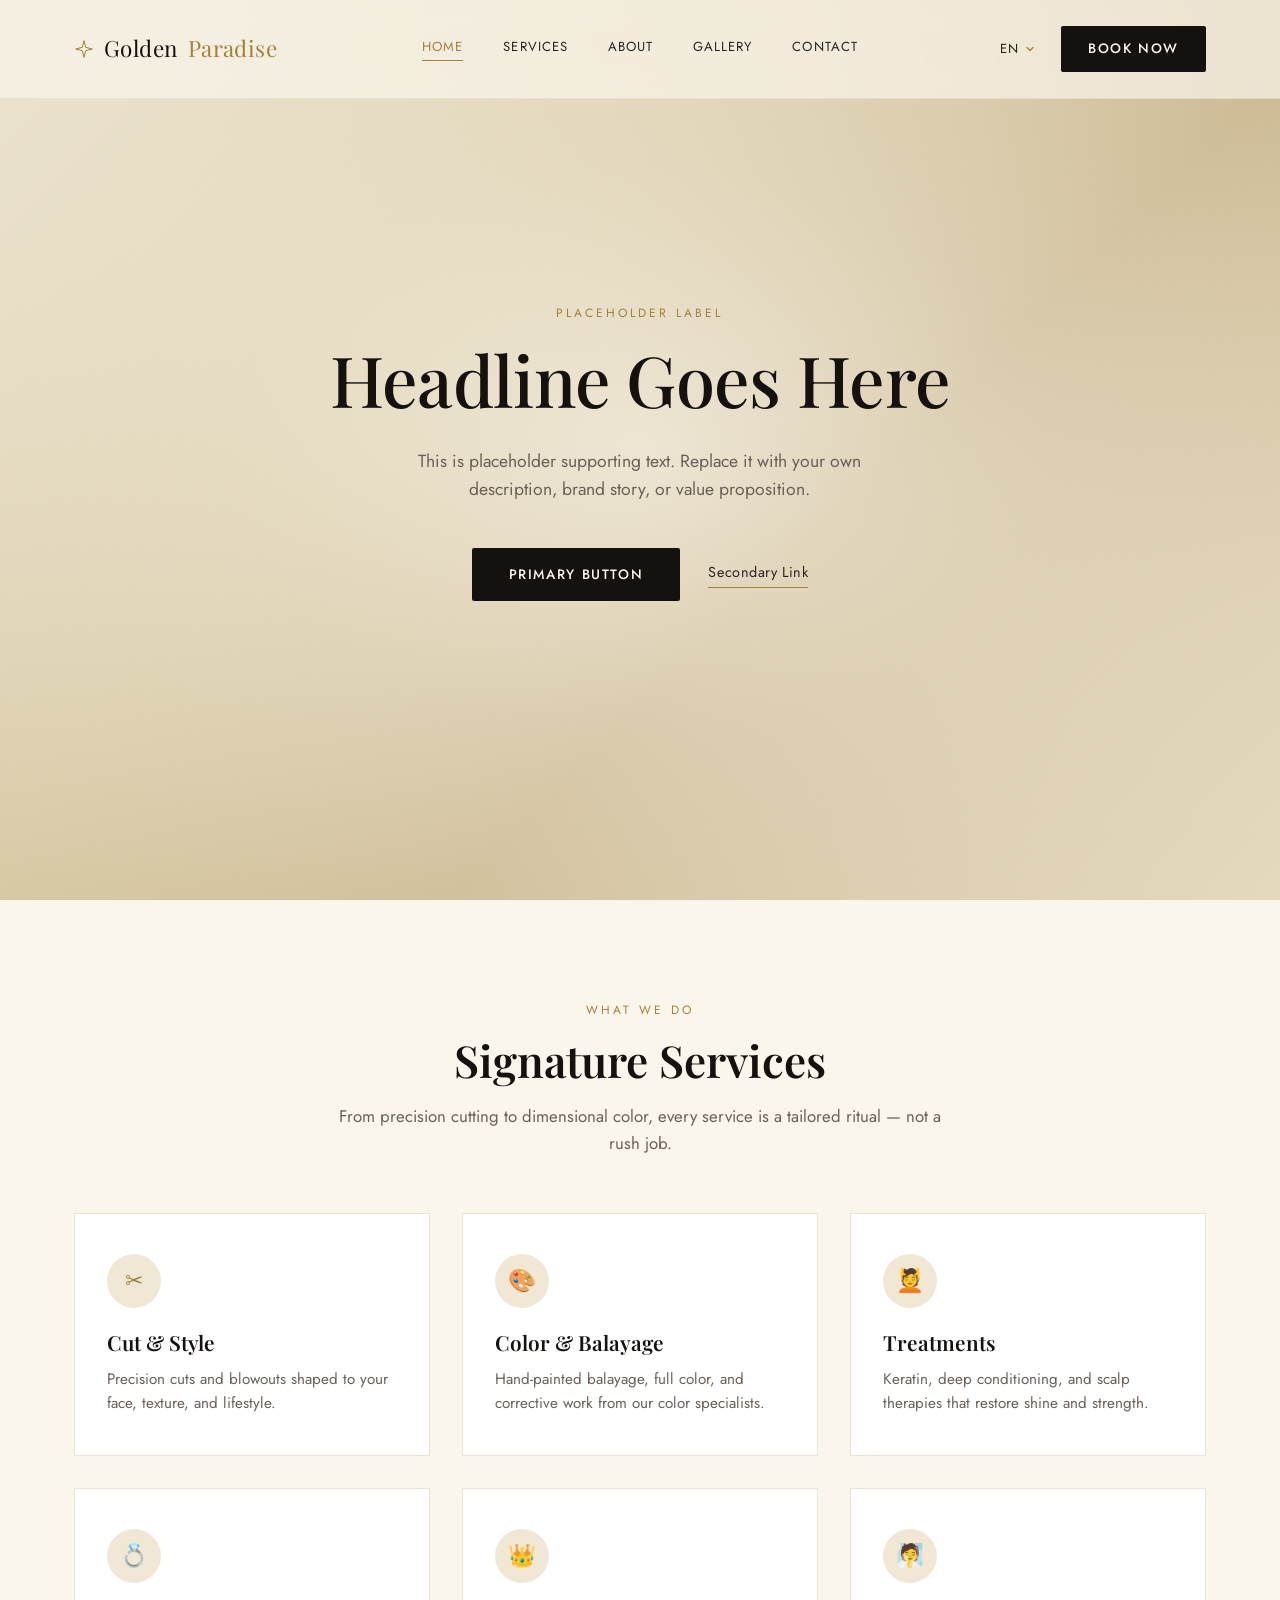
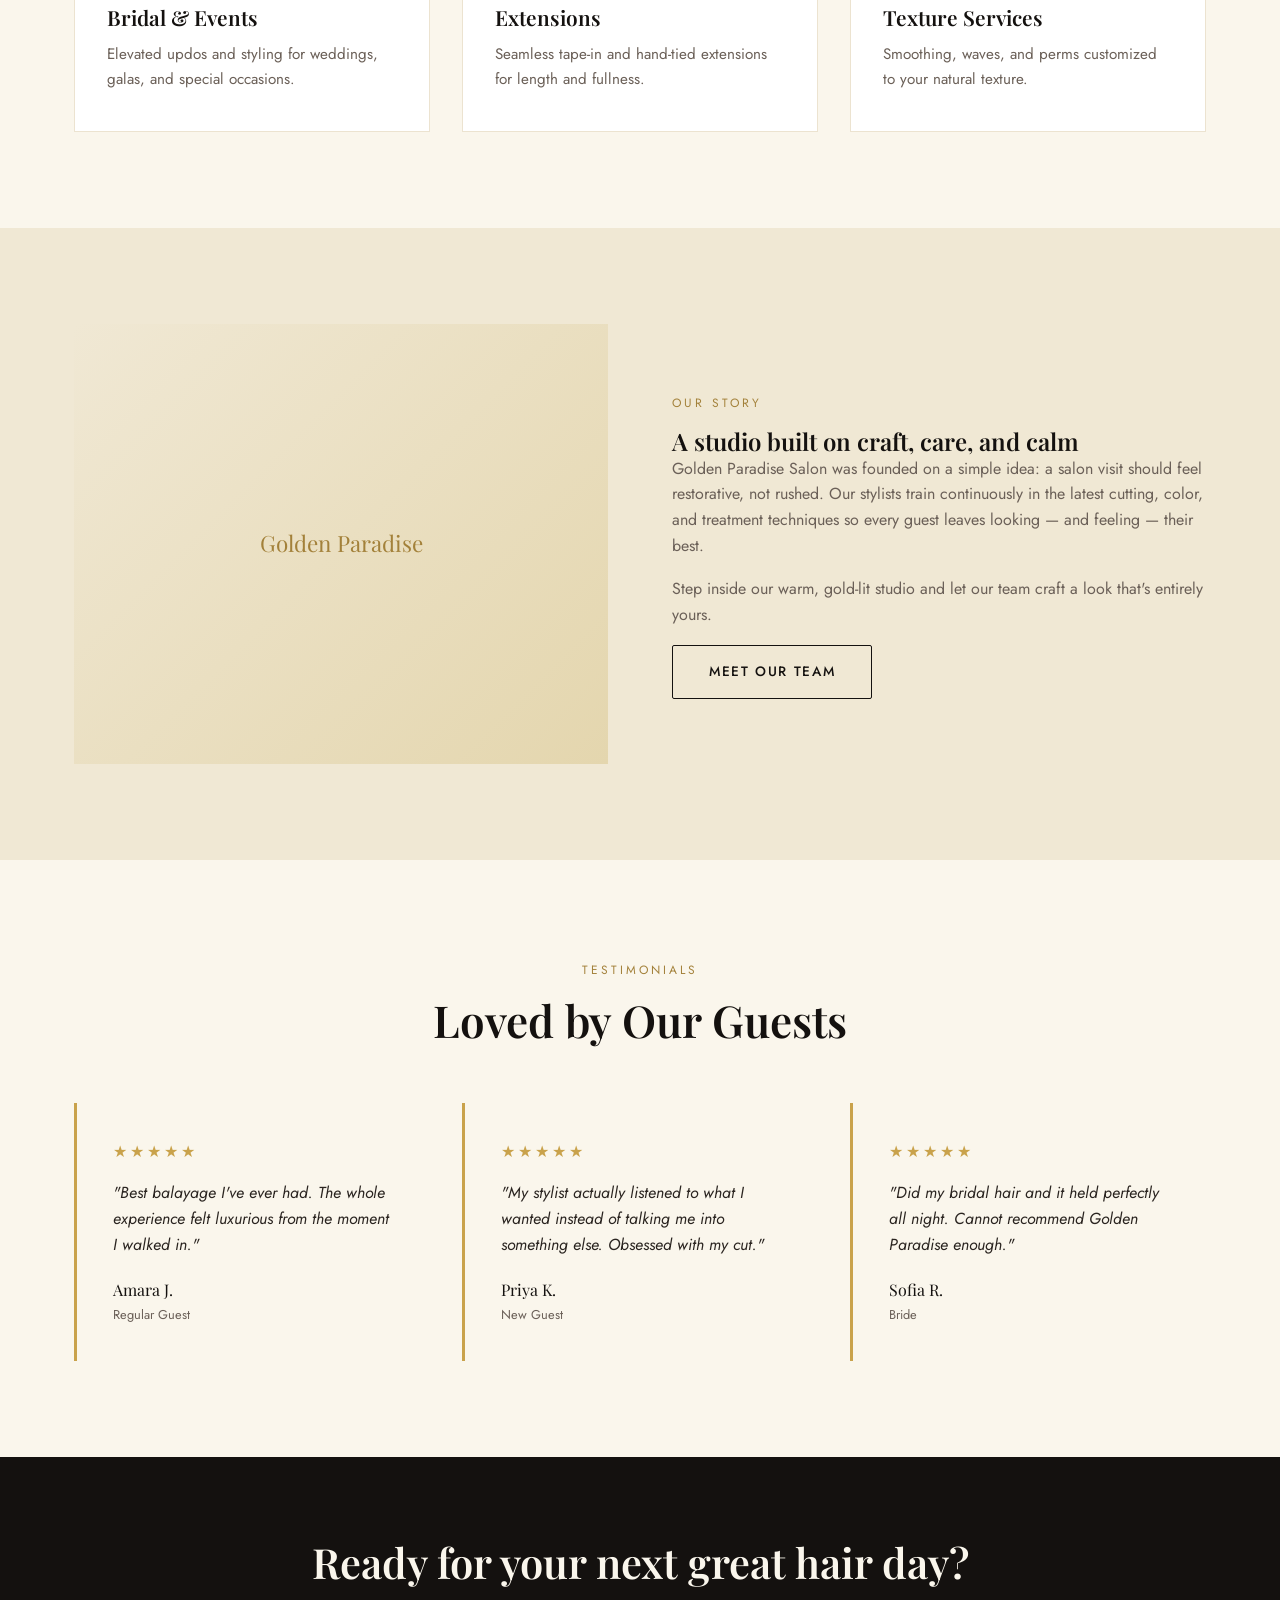
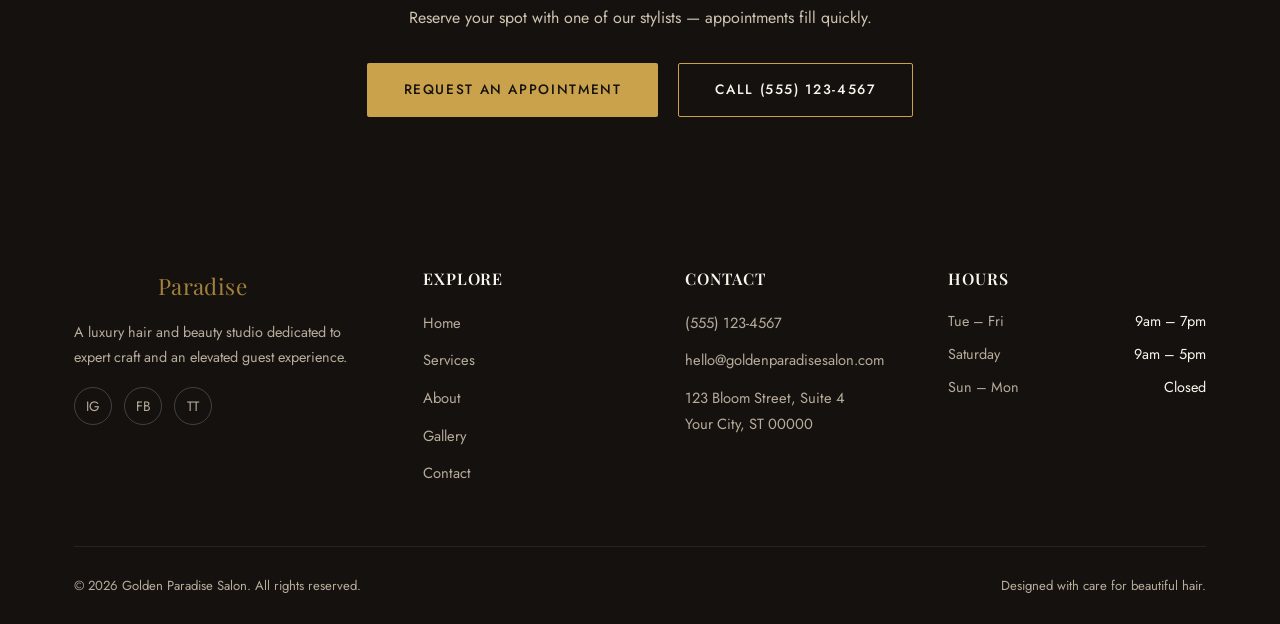
==== index.html @ 383c49cd "Initial commit: Golden Paradise Salon website Static 5-page site (Home, Services, About, Gallery, Co" ====
<!DOCTYPE html>
<html lang="en">
<head>
<meta charset="UTF-8">
<meta name="viewport" content="width=device-width, initial-scale=1.0">
<title>Golden Paradise Salon | Luxury Hair &amp; Beauty Studio</title>
<meta name="description" content="Golden Paradise Salon — a luxury hair and beauty studio offering cuts, color, styling, and treatments. Book your appointment today.">
<link rel="preconnect" href="https://fonts.googleapis.com">
<link href="https://fonts.googleapis.com/css2?family=Playfair+Display:wght@500;600;700&family=Jost:wght@300;400;500;600&display=swap" rel="stylesheet">
<link rel="stylesheet" href="css/style.css">
</head>
<body>

<header class="site-header">
  <div class="container">
    <a href="index.html" class="logo">
      <span class="logo-mark" aria-hidden="true">
        <svg width="20" height="20" viewBox="0 0 24 24" fill="none" xmlns="http://www.w3.org/2000/svg">
          <path d="M12 2 L14 10 L22 12 L14 14 L12 22 L10 14 L2 12 L10 10 Z" stroke="currentColor" stroke-width="1.2" stroke-linejoin="round"/>
        </svg>
      </span>
      Golden <span>Paradise</span>
    </a>
    <nav class="nav-links">
      <a href="index.html" class="active">Home</a>
      <a href="services.html">Services</a>
      <a href="about.html">About</a>
      <a href="gallery.html">Gallery</a>
      <a href="contact.html">Contact</a>
    </nav>
    <div class="nav-cta">
      <button class="lang-select" type="button" aria-label="Select language">
        EN
        <svg width="10" height="10" viewBox="0 0 10 10" fill="none" xmlns="http://www.w3.org/2000/svg">
          <path d="M2 3.5L5 6.5L8 3.5" stroke="currentColor" stroke-width="1.3" stroke-linecap="round" stroke-linejoin="round"/>
        </svg>
      </button>
      <a href="contact.html" class="btn btn-dark">Book Now</a>
    </div>
    <button class="nav-toggle" aria-label="Toggle menu">
      <span></span><span></span><span></span>
    </button>
  </div>
</header>

<section class="hero">
  <!-- Placeholder background — swap for a real photo by setting
       background-image: url('images/hero.jpg'); on .hero-bg in css/style.css,
       or replace this div with an <img class="hero-bg" src="images/hero.jpg" alt=""> -->
  <div class="hero-bg" aria-hidden="true"></div>
  <div class="hero-overlay" aria-hidden="true"></div>

  <div class="hero-content">
    <span class="eyebrow">Placeholder Label</span>
    <h1>Headline Goes Here</h1>
    <p>This is placeholder supporting text. Replace it with your own description, brand story, or value proposition.</p>
    <div class="hero-actions">
      <a href="contact.html" class="btn btn-dark">Primary Button</a>
      <a href="services.html" class="link-secondary">Secondary Link</a>
    </div>
  </div>
</section>

<section class="section">
  <div class="container">
    <div class="section-header">
      <span class="eyebrow">What We Do</span>
      <h2>Signature Services</h2>
      <p>From precision cutting to dimensional color, every service is a tailored ritual — not a rush job.</p>
    </div>
    <div class="grid-3">
      <div class="card">
        <div class="card-icon">✂</div>
        <h3>Cut &amp; Style</h3>
        <p>Precision cuts and blowouts shaped to your face, texture, and lifestyle.</p>
      </div>
      <div class="card">
        <div class="card-icon">🎨</div>
        <h3>Color &amp; Balayage</h3>
        <p>Hand-painted balayage, full color, and corrective work from our color specialists.</p>
      </div>
      <div class="card">
        <div class="card-icon">💆</div>
        <h3>Treatments</h3>
        <p>Keratin, deep conditioning, and scalp therapies that restore shine and strength.</p>
      </div>
      <div class="card">
        <div class="card-icon">💍</div>
        <h3>Bridal &amp; Events</h3>
        <p>Elevated updos and styling for weddings, galas, and special occasions.</p>
      </div>
      <div class="card">
        <div class="card-icon">👑</div>
        <h3>Extensions</h3>
        <p>Seamless tape-in and hand-tied extensions for length and fullness.</p>
      </div>
      <div class="card">
        <div class="card-icon">🧖</div>
        <h3>Texture Services</h3>
        <p>Smoothing, waves, and perms customized to your natural texture.</p>
      </div>
    </div>
  </div>
</section>

<section class="section bg-cream-dark">
  <div class="container">
    <div class="split">
      <div class="split-media" aria-hidden="true">Golden Paradise</div>
      <div class="split-text">
        <span class="eyebrow">Our Story</span>
        <h2>A studio built on craft, care, and calm</h2>
        <p>Golden Paradise Salon was founded on a simple idea: a salon visit should feel restorative, not rushed. Our stylists train continuously in the latest cutting, color, and treatment techniques so every guest leaves looking — and feeling — their best.</p>
        <p>Step inside our warm, gold-lit studio and let our team craft a look that's entirely yours.</p>
        <a href="about.html" class="btn btn-outline-dark">Meet Our Team</a>
      </div>
    </div>
  </div>
</section>

<section class="section">
  <div class="container">
    <div class="section-header">
      <span class="eyebrow">Testimonials</span>
      <h2>Loved by Our Guests</h2>
    </div>
    <div class="grid-3">
      <div class="testimonial-card">
        <div class="stars">★★★★★</div>
        <p class="quote">"Best balayage I've ever had. The whole experience felt luxurious from the moment I walked in."</p>
        <div class="author">Amara J. <span>Regular Guest</span></div>
      </div>
      <div class="testimonial-card">
        <div class="stars">★★★★★</div>
        <p class="quote">"My stylist actually listened to what I wanted instead of talking me into something else. Obsessed with my cut."</p>
        <div class="author">Priya K. <span>New Guest</span></div>
      </div>
      <div class="testimonial-card">
        <div class="stars">★★★★★</div>
        <p class="quote">"Did my bridal hair and it held perfectly all night. Cannot recommend Golden Paradise enough."</p>
        <div class="author">Sofia R. <span>Bride</span></div>
      </div>
    </div>
  </div>
</section>

<section class="cta-banner">
  <div class="container">
    <h2>Ready for your next great hair day?</h2>
    <p>Reserve your spot with one of our stylists — appointments fill quickly.</p>
    <div class="cta-actions">
      <a href="contact.html" class="btn btn-gold">Request an Appointment</a>
      <a href="tel:+15551234567" class="btn btn-outline">Call (555) 123-4567</a>
    </div>
  </div>
</section>

<footer class="site-footer">
  <div class="container">
    <div class="footer-grid">
      <div class="footer-about">
        <a href="index.html" class="logo">Golden <span>Paradise</span></a>
        <p>A luxury hair and beauty studio dedicated to expert craft and an elevated guest experience.</p>
        <div class="social-row">
          <a href="#" aria-label="Instagram">IG</a>
          <a href="#" aria-label="Facebook">FB</a>
          <a href="#" aria-label="TikTok">TT</a>
        </div>
      </div>
      <div class="footer-links">
        <h4>Explore</h4>
        <ul>
          <li><a href="index.html">Home</a></li>
          <li><a href="services.html">Services</a></li>
          <li><a href="about.html">About</a></li>
          <li><a href="gallery.html">Gallery</a></li>
          <li><a href="contact.html">Contact</a></li>
        </ul>
      </div>
      <div class="footer-links">
        <h4>Contact</h4>
        <ul>
          <li><a href="tel:+15551234567">(555) 123-4567</a></li>
          <li><a href="mailto:hello@goldenparadisesalon.com">hello@goldenparadisesalon.com</a></li>
          <li><a href="contact.html">123 Bloom Street, Suite 4<br>Your City, ST 00000</a></li>
        </ul>
      </div>
      <div class="footer-hours">
        <h4>Hours</h4>
        <div><span>Tue – Fri</span><span>9am – 7pm</span></div>
        <div><span>Saturday</span><span>9am – 5pm</span></div>
        <div><span>Sun – Mon</span><span>Closed</span></div>
      </div>
    </div>
    <div class="footer-bottom">
      <span>&copy; 2026 Golden Paradise Salon. All rights reserved.</span>
      <span>Designed with care for beautiful hair.</span>
    </div>
  </div>
</footer>

<script src="js/script.js"></script>
</body>
</html>
---- css/style.css ----
/* ============================================
   Golden Paradise Salon — Stylesheet
   ============================================ */

:root {
  --black: #14110f;
  --charcoal: #221d19;
  --gold: #c9a24b;
  --gold-light: #e3c785;
  --gold-dark: #a3813a;
  --cream: #faf6ec;
  --cream-dark: #f0e8d4;
  --white: #ffffff;
  --text: #2a2420;
  --text-muted: #6b6058;

  --font-heading: 'Playfair Display', Georgia, serif;
  --font-body: 'Jost', 'Segoe UI', sans-serif;

  --max-width: 1180px;
  --transition: 0.3s ease;
}

* {
  box-sizing: border-box;
  margin: 0;
  padding: 0;
}

html {
  scroll-behavior: smooth;
}

body {
  font-family: var(--font-body);
  color: var(--text);
  background: var(--cream);
  line-height: 1.6;
  overflow-x: hidden;
}

img {
  max-width: 100%;
  display: block;
}

a {
  text-decoration: none;
  color: inherit;
}

ul {
  list-style: none;
}

h1, h2, h3, h4 {
  font-family: var(--font-heading);
  font-weight: 600;
  line-height: 1.2;
  color: var(--black);
}

.container {
  max-width: var(--max-width);
  margin: 0 auto;
  padding: 0 24px;
}

.eyebrow {
  display: inline-block;
  font-family: var(--font-body);
  letter-spacing: 0.25em;
  text-transform: uppercase;
  font-size: 0.75rem;
  color: var(--gold-dark);
  margin-bottom: 14px;
}

.section {
  padding: 96px 0;
}

.section-header {
  text-align: center;
  max-width: 620px;
  margin: 0 auto 56px;
}

.section-header h2 {
  font-size: clamp(2rem, 4vw, 2.75rem);
  margin-bottom: 16px;
}

.section-header p {
  color: var(--text-muted);
  font-size: 1.05rem;
}

.section-header.left {
  margin: 0 0 48px;
  text-align: left;
}

.bg-cream-dark {
  background: var(--cream-dark);
}

.bg-black {
  background: var(--black);
  color: var(--cream);
}

.bg-black h2, .bg-black h3, .bg-black h4 {
  color: var(--cream);
}

/* ---------- Buttons ---------- */
.btn {
  display: inline-flex;
  align-items: center;
  gap: 10px;
  padding: 15px 36px;
  border-radius: 2px;
  font-family: var(--font-body);
  font-size: 0.85rem;
  letter-spacing: 0.12em;
  text-transform: uppercase;
  font-weight: 500;
  cursor: pointer;
  border: 1px solid transparent;
  transition: all var(--transition);
}

.btn-gold {
  background: var(--gold);
  color: var(--black);
}

.btn-gold:hover {
  background: var(--gold-light);
  transform: translateY(-2px);
}

.btn-outline {
  border-color: var(--gold);
  color: var(--cream);
}

.btn-outline:hover {
  background: var(--gold);
  color: var(--black);
}

.btn-outline-dark {
  border-color: var(--black);
  color: var(--black);
}

.btn-outline-dark:hover {
  background: var(--black);
  color: var(--cream);
}

.btn-dark {
  background: var(--black);
  color: var(--cream);
}

.btn-dark:hover {
  background: var(--charcoal);
  transform: translateY(-2px);
}

/* ---------- Header ---------- */
.site-header {
  position: fixed;
  top: 0;
  left: 0;
  width: 100%;
  z-index: 1000;
  padding: 26px 0;
  transition: all var(--transition);
  background: rgba(250, 246, 236, 0.7);
  backdrop-filter: blur(14px);
  -webkit-backdrop-filter: blur(14px);
  border-bottom: 1px solid rgba(20, 17, 15, 0.06);
}

.site-header.scrolled {
  background: rgba(250, 246, 236, 0.96);
  padding: 16px 0;
  box-shadow: 0 4px 24px rgba(20, 17, 15, 0.06);
}

.site-header .container {
  display: grid;
  grid-template-columns: 1fr auto 1fr;
  align-items: center;
  gap: 24px;
}

.logo {
  display: inline-flex;
  align-items: center;
  gap: 10px;
  font-family: var(--font-heading);
  font-size: 1.4rem;
  color: var(--black);
  letter-spacing: 0.02em;
  justify-self: start;
}

.logo span {
  color: var(--gold-dark);
}

.logo-mark {
  display: inline-flex;
  color: var(--gold);
}

.nav-links {
  display: flex;
  gap: 40px;
  justify-self: center;
}

.nav-links a {
  color: var(--text);
  font-size: 0.82rem;
  letter-spacing: 0.08em;
  text-transform: uppercase;
  position: relative;
  padding-bottom: 4px;
}

.nav-links a::after {
  content: '';
  position: absolute;
  left: 0;
  bottom: 0;
  width: 0;
  height: 1px;
  background: var(--gold-dark);
  transition: width var(--transition);
}

.nav-links a:hover::after,
.nav-links a.active::after {
  width: 100%;
}

.nav-links a.active {
  color: var(--gold-dark);
}

.nav-cta {
  display: flex;
  align-items: center;
  gap: 24px;
  justify-self: end;
}

.nav-cta .btn {
  padding: 11px 26px;
}

.lang-select {
  display: inline-flex;
  align-items: center;
  gap: 6px;
  background: none;
  border: none;
  cursor: pointer;
  font-family: var(--font-body);
  font-size: 0.82rem;
  letter-spacing: 0.06em;
  text-transform: uppercase;
  color: var(--text);
  padding: 4px 2px;
}

.lang-select svg {
  color: var(--gold-dark);
}

.nav-toggle {
  display: none;
  flex-direction: column;
  gap: 5px;
  background: none;
  border: none;
  cursor: pointer;
  z-index: 1100;
  justify-self: end;
}

.nav-toggle span {
  width: 26px;
  height: 2px;
  background: var(--black);
  transition: all var(--transition);
}

/* ---------- Hero ---------- */
.hero {
  position: relative;
  min-height: 100vh;
  min-height: 100svh;
  display: flex;
  align-items: center;
  justify-content: center;
  text-align: center;
  overflow: hidden;
  isolation: isolate;
}

/* Full-bleed background image placeholder.
   Swap this for your own photo: either set
   background-image: url('../images/hero.jpg'); on .hero-bg,
   or replace the div with an <img class="hero-bg"> covering the section. */
.hero-bg {
  position: absolute;
  inset: 0;
  z-index: -2;
  background:
    linear-gradient(135deg, #e6dcc4 0%, #cdbb8e 38%, #b89f6c 62%, #ddceac 100%);
  background-size: cover;
  background-position: center;
}

/* Soft, light overlay — keeps the image visible while giving
   the composition an airy, elegant, faded feel. */
.hero-overlay {
  position: absolute;
  inset: 0;
  z-index: -1;
  background: radial-gradient(
    ellipse at center,
    rgba(250, 246, 236, 0.78) 0%,
    rgba(250, 246, 236, 0.5) 45%,
    rgba(250, 246, 236, 0.28) 100%
  );
}

.hero-content {
  max-width: 680px;
  padding: 0 24px;
  margin: 0 auto;
}

.hero-content .eyebrow {
  color: var(--gold-dark);
}

.hero h1 {
  font-size: clamp(2.6rem, 6vw, 4.4rem);
  font-weight: 500;
  color: var(--black);
  letter-spacing: -0.01em;
  margin-bottom: 26px;
}

.hero h1 em {
  font-style: italic;
  color: var(--gold-dark);
}

.hero p {
  font-size: 1.1rem;
  color: var(--text-muted);
  margin: 0 auto 44px;
  max-width: 480px;
}

.hero-actions {
  display: flex;
  align-items: center;
  justify-content: center;
  gap: 28px;
  flex-wrap: wrap;
}

.link-secondary {
  position: relative;
  font-size: 0.9rem;
  letter-spacing: 0.04em;
  color: var(--text);
  padding-bottom: 3px;
  border-bottom: 1px solid var(--gold-dark);
  transition: color var(--transition);
}

.link-secondary:hover {
  color: var(--gold-dark);
}

/* ---------- Page header (interior pages) ---------- */
.page-hero {
  padding: 180px 0 90px;
  background: linear-gradient(160deg, rgba(20,17,15,0.92), rgba(20,17,15,0.8)), radial-gradient(circle at 85% 20%, #382c1e 0%, var(--black) 65%);
  color: var(--cream);
  text-align: center;
}

.page-hero h1 {
  color: var(--cream);
  font-size: clamp(2.2rem, 5vw, 3.2rem);
}

.breadcrumb {
  margin-top: 16px;
  font-size: 0.85rem;
  letter-spacing: 0.08em;
  text-transform: uppercase;
  color: var(--gold-light);
}

/* ---------- Cards / Grids ---------- */
.grid-3 {
  display: grid;
  grid-template-columns: repeat(3, 1fr);
  gap: 32px;
}

.grid-2 {
  display: grid;
  grid-template-columns: repeat(2, 1fr);
  gap: 32px;
}

.grid-4 {
  display: grid;
  grid-template-columns: repeat(4, 1fr);
  gap: 24px;
}

.card {
  background: var(--white);
  padding: 40px 32px;
  border: 1px solid #ece3d0;
  transition: all var(--transition);
}

.card:hover {
  border-color: var(--gold);
  transform: translateY(-6px);
  box-shadow: 0 18px 40px rgba(20,17,15,0.08);
}

.card-icon {
  width: 54px;
  height: 54px;
  border-radius: 50%;
  background: var(--cream-dark);
  color: var(--gold-dark);
  display: flex;
  align-items: center;
  justify-content: center;
  font-size: 1.4rem;
  margin-bottom: 22px;
}

.card h3 {
  font-size: 1.3rem;
  margin-bottom: 12px;
}

.card p {
  color: var(--text-muted);
  font-size: 0.95rem;
}

/* Service list */
.service-row {
  display: flex;
  justify-content: space-between;
  align-items: baseline;
  gap: 20px;
  padding: 26px 0;
  border-bottom: 1px solid #e6dcc6;
}

.service-row:first-child {
  border-top: 1px solid #e6dcc6;
}

.service-info h4 {
  font-size: 1.15rem;
  margin-bottom: 6px;
}

.service-info p {
  color: var(--text-muted);
  font-size: 0.9rem;
}

.service-price {
  font-family: var(--font-heading);
  font-size: 1.2rem;
  color: var(--gold-dark);
  white-space: nowrap;
}

.service-category {
  margin-bottom: 64px;
}

.service-category-title {
  display: flex;
  align-items: center;
  gap: 20px;
  margin-bottom: 8px;
}

.service-category-title h3 {
  font-size: 1.6rem;
  white-space: nowrap;
}

.service-category-title::after {
  content: '';
  flex: 1;
  height: 1px;
  background: #e6dcc6;
}

/* Team */
.team-card {
  text-align: center;
}

.team-photo {
  width: 100%;
  aspect-ratio: 3/3.4;
  background: linear-gradient(135deg, var(--cream-dark), #e4d6ae);
  display: flex;
  align-items: center;
  justify-content: center;
  color: var(--gold-dark);
  font-family: var(--font-heading);
  font-size: 3rem;
  margin-bottom: 20px;
}

.team-card h4 {
  font-size: 1.2rem;
  margin-bottom: 4px;
}

.team-card .role {
  color: var(--gold-dark);
  font-size: 0.85rem;
  letter-spacing: 0.08em;
  text-transform: uppercase;
  margin-bottom: 12px;
}

.team-card p.bio {
  color: var(--text-muted);
  font-size: 0.92rem;
}

/* Gallery */
.gallery-grid {
  display: grid;
  grid-template-columns: repeat(4, 1fr);
  grid-auto-rows: 220px;
  gap: 16px;
}

.gallery-item {
  background: linear-gradient(135deg, #2a231b, #4a3b26);
  display: flex;
  align-items: center;
  justify-content: center;
  color: var(--gold-light);
  font-family: var(--font-heading);
  font-size: 1.6rem;
  position: relative;
  overflow: hidden;
}

.gallery-item span {
  opacity: 0.85;
  text-align: center;
  padding: 0 16px;
  font-size: 1rem;
  letter-spacing: 0.04em;
}

.gallery-item.tall {
  grid-row: span 2;
}

.gallery-item.wide {
  grid-column: span 2;
}

.gallery-item:nth-child(4n+1) { background: linear-gradient(135deg, #2a231b, #55452a); }
.gallery-item:nth-child(4n+2) { background: linear-gradient(135deg, #221d19, #6b5230); }
.gallery-item:nth-child(4n+3) { background: linear-gradient(135deg, #332a1f, #8a6a34); }
.gallery-item:nth-child(4n+4) { background: linear-gradient(135deg, #1e1a15, #4a3b26); }

/* Testimonials */
.testimonial-card {
  background: var(--cream);
  padding: 36px;
  border-left: 3px solid var(--gold);
}

.testimonial-card .stars {
  color: var(--gold);
  margin-bottom: 16px;
  letter-spacing: 3px;
}

.testimonial-card p.quote {
  font-style: italic;
  color: var(--text);
  margin-bottom: 20px;
}

.testimonial-card .author {
  font-family: var(--font-heading);
  font-size: 1rem;
  color: var(--black);
}

.testimonial-card .author span {
  display: block;
  font-family: var(--font-body);
  font-size: 0.8rem;
  color: var(--text-muted);
  margin-top: 2px;
}

/* Split section (about/story) */
.split {
  display: grid;
  grid-template-columns: 1fr 1fr;
  gap: 64px;
  align-items: center;
}

.split-media {
  background: linear-gradient(135deg, var(--cream-dark), #e4d6ae);
  min-height: 440px;
  display: flex;
  align-items: center;
  justify-content: center;
  color: var(--gold-dark);
  font-family: var(--font-heading);
  font-size: 1.4rem;
  position: relative;
}

.split-media::before {
  content: '';
  position: absolute;
  inset: -18px;
  border: 1px solid var(--gold);
  z-index: -1;
}

.split-text p {
  color: var(--text-muted);
  margin-bottom: 18px;
}

.value-list {
  margin-top: 28px;
  display: grid;
  gap: 18px;
}

.value-list li {
  display: flex;
  gap: 16px;
  align-items: flex-start;
}

.value-list .num {
  font-family: var(--font-heading);
  color: var(--gold);
  font-size: 1.3rem;
  min-width: 34px;
}

/* ---------- CTA banner ---------- */
.cta-banner {
  background: var(--black);
  color: var(--cream);
  padding: 80px 0;
  text-align: center;
}

.cta-banner h2 {
  color: var(--cream);
  font-size: clamp(1.8rem, 4vw, 2.6rem);
  margin-bottom: 18px;
}

.cta-banner p {
  color: #cfc4b1;
  margin-bottom: 32px;
}

.cta-actions {
  display: flex;
  justify-content: center;
  gap: 20px;
  flex-wrap: wrap;
}

/* ---------- Forms ---------- */
.form-grid {
  display: grid;
  grid-template-columns: 1fr 1fr;
  gap: 22px;
}

.form-field {
  display: flex;
  flex-direction: column;
  gap: 8px;
}

.form-field.full {
  grid-column: 1 / -1;
}

.form-field label {
  font-size: 0.82rem;
  letter-spacing: 0.06em;
  text-transform: uppercase;
  color: var(--text-muted);
}

.form-field input,
.form-field select,
.form-field textarea {
  padding: 14px 16px;
  border: 1px solid #ddd0b0;
  background: var(--white);
  font-family: var(--font-body);
  font-size: 0.95rem;
  color: var(--text);
  border-radius: 2px;
}

.form-field input:focus,
.form-field select:focus,
.form-field textarea:focus {
  outline: none;
  border-color: var(--gold);
}

.form-note {
  font-size: 0.85rem;
  color: var(--text-muted);
  margin-top: 16px;
}

.form-success {
  display: none;
  background: #eef6ec;
  border: 1px solid #b9dcae;
  color: #2f5d28;
  padding: 18px 22px;
  margin-bottom: 24px;
  font-size: 0.95rem;
}

.form-success.show {
  display: block;
}

/* Contact info list */
.contact-info-list {
  display: grid;
  gap: 28px;
}

.contact-info-item {
  display: flex;
  gap: 18px;
}

.contact-info-item .icon {
  width: 46px;
  height: 46px;
  border-radius: 50%;
  background: rgba(201,162,75,0.15);
  color: var(--gold);
  display: flex;
  align-items: center;
  justify-content: center;
  flex-shrink: 0;
}

.contact-info-item h4 {
  color: var(--cream);
  font-size: 1.02rem;
  margin-bottom: 4px;
}

.contact-info-item p {
  color: #b8ac9b;
  font-size: 0.92rem;
}

.map-block {
  background: linear-gradient(135deg, #2a231b, #4a3b26);
  min-height: 260px;
  margin-top: 32px;
  display: flex;
  align-items: center;
  justify-content: center;
  color: var(--gold-light);
  font-family: var(--font-heading);
  border: 1px solid rgba(227,199,133,0.3);
}

/* ---------- Footer ---------- */
.site-footer {
  background: var(--black);
  color: #b8ac9b;
  padding: 72px 0 28px;
}

.footer-grid {
  display: grid;
  grid-template-columns: 1.4fr 1fr 1fr 1.2fr;
  gap: 48px;
  padding-bottom: 48px;
  border-bottom: 1px solid rgba(255,255,255,0.08);
}

.footer-grid h4 {
  color: var(--cream);
  font-size: 1rem;
  letter-spacing: 0.06em;
  text-transform: uppercase;
  margin-bottom: 22px;
}

.footer-about .logo {
  margin-bottom: 16px;
}

.footer-about p {
  font-size: 0.9rem;
  line-height: 1.7;
}

.footer-links li {
  margin-bottom: 12px;
}

.footer-links a {
  font-size: 0.92rem;
  transition: color var(--transition);
}

.footer-links a:hover {
  color: var(--gold-light);
}

.footer-hours div {
  display: flex;
  justify-content: space-between;
  font-size: 0.9rem;
  margin-bottom: 10px;
}

.footer-hours span:last-child {
  color: var(--cream);
}

.social-row {
  display: flex;
  gap: 12px;
  margin-top: 18px;
}

.social-row a {
  width: 38px;
  height: 38px;
  border: 1px solid rgba(255,255,255,0.2);
  border-radius: 50%;
  display: flex;
  align-items: center;
  justify-content: center;
  font-size: 0.85rem;
  transition: all var(--transition);
}

.social-row a:hover {
  background: var(--gold);
  border-color: var(--gold);
  color: var(--black);
}

.footer-bottom {
  padding-top: 28px;
  display: flex;
  justify-content: space-between;
  font-size: 0.82rem;
  flex-wrap: wrap;
  gap: 12px;
}

/* ---------- Responsive ---------- */
@media (max-width: 980px) {
  .grid-3, .grid-4 { grid-template-columns: repeat(2, 1fr); }
  .footer-grid { grid-template-columns: 1fr 1fr; }
  .split { grid-template-columns: 1fr; }
  .gallery-grid { grid-template-columns: repeat(2, 1fr); }
}

@media (max-width: 768px) {
  .nav-links, .nav-cta .btn { display: none; }
  .nav-toggle { display: flex; }

  .nav-cta.mobile-open,
  .nav-links.mobile-open {
    display: flex;
  }

  .nav-links {
    position: fixed;
    top: 0;
    right: 0;
    height: 100vh;
    width: 74%;
    max-width: 320px;
    background: var(--cream);
    border-left: 1px solid #e6dcc6;
    box-shadow: -12px 0 30px rgba(20,17,15,0.08);
    flex-direction: column;
    justify-content: center;
    align-items: flex-start;
    padding: 40px;
    gap: 28px;
    transform: translateX(100%);
    transition: transform var(--transition);
    z-index: 1050;
  }

  .nav-links.mobile-open {
    transform: translateX(0);
  }

  .nav-links a {
    color: var(--text);
  }

  .grid-3, .grid-4, .grid-2 { grid-template-columns: 1fr; }
  .footer-grid { grid-template-columns: 1fr; gap: 32px; }
  .form-grid { grid-template-columns: 1fr; }
  .section { padding: 64px 0; }
  .footer-bottom { flex-direction: column; }
}
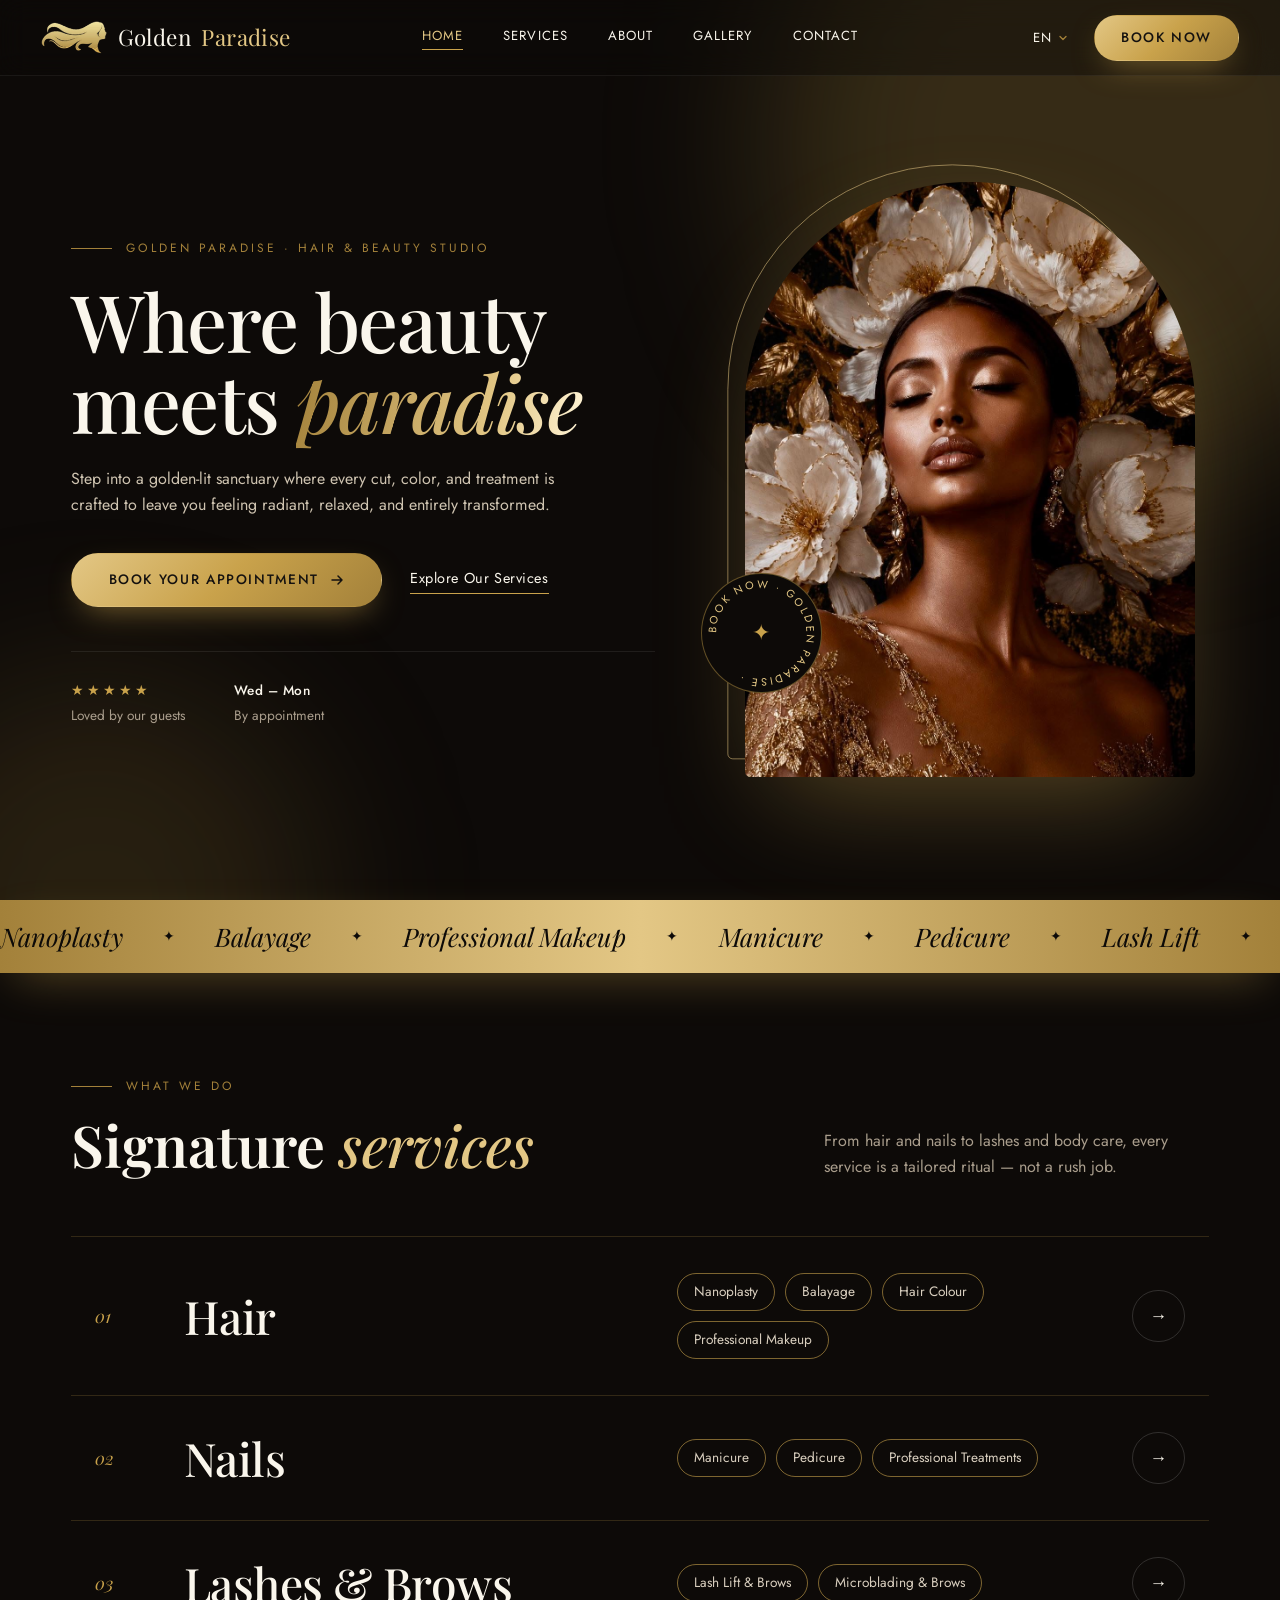
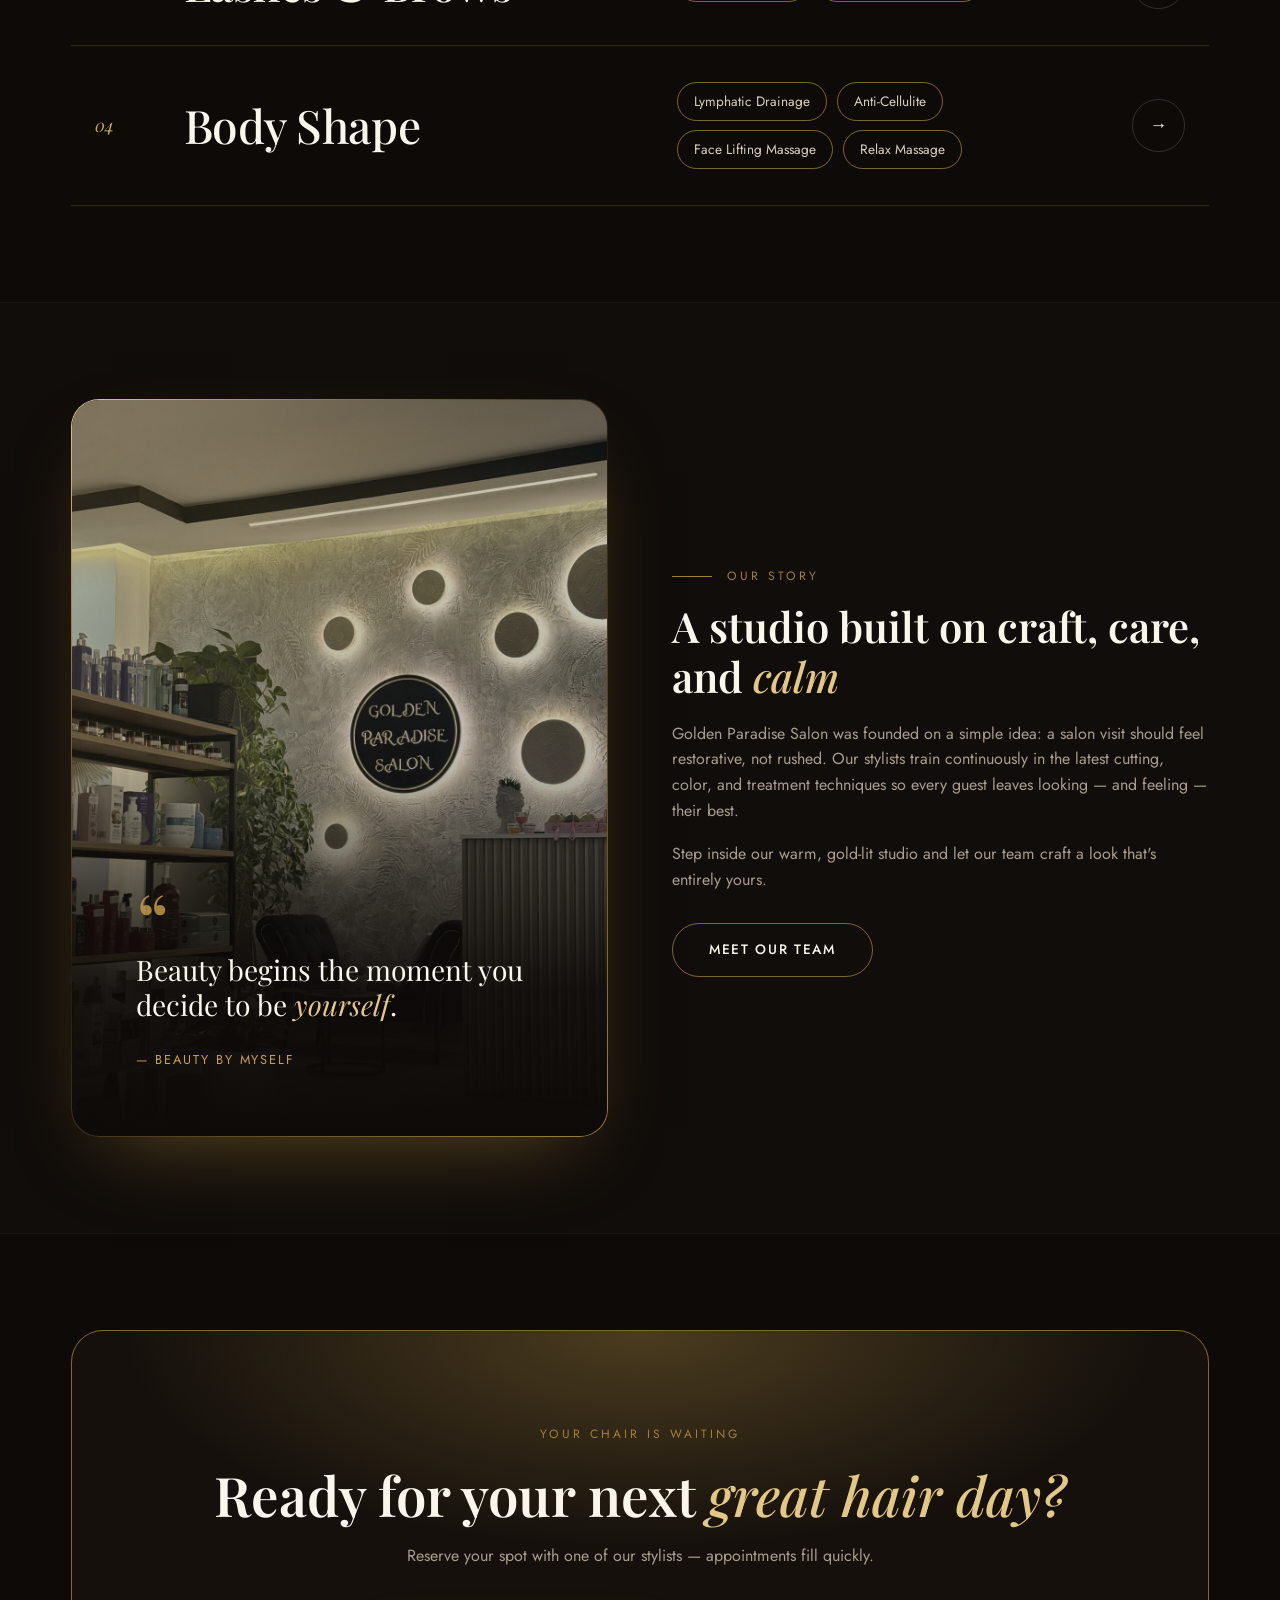
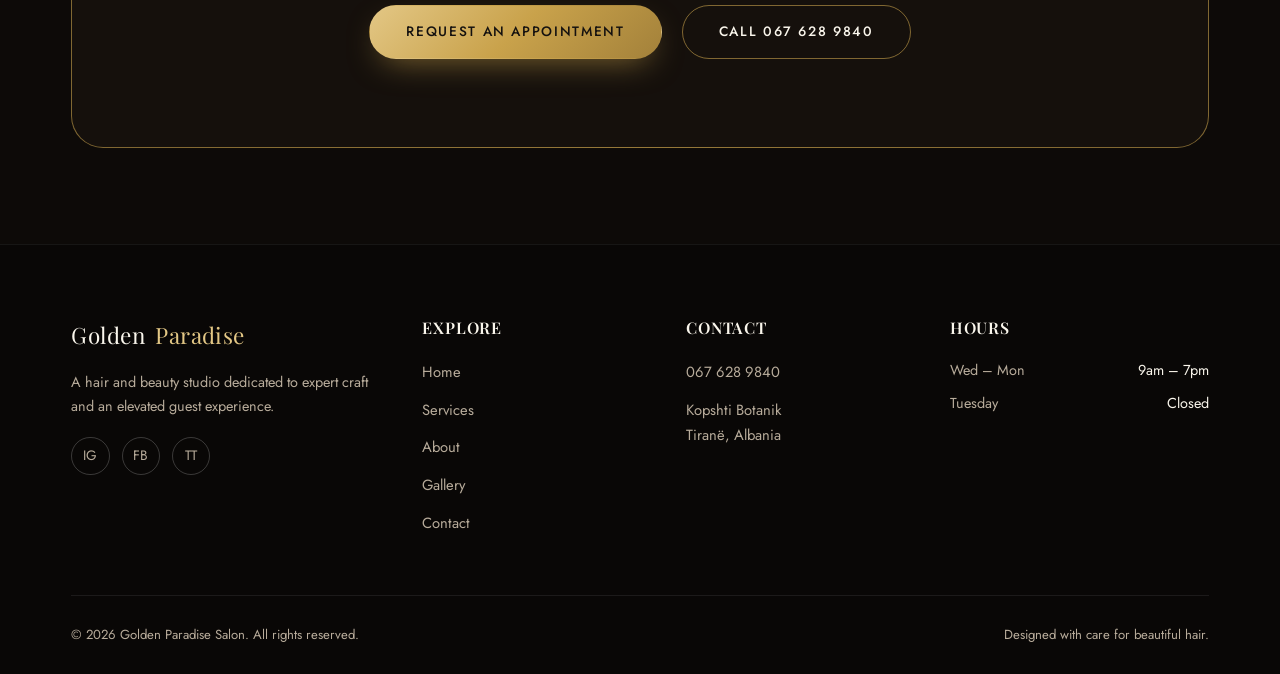
==== commit 55f00308: "Redesign site in dark luxe gold theme with Albanian translation - Restyle all five pages (home, serv" ====
--- a/index.html
+++ b/index.html
@@ -6,19 +6,16 @@
 <title>Golden Paradise Salon | Luxury Hair &amp; Beauty Studio</title>
 <meta name="description" content="Golden Paradise Salon — a luxury hair and beauty studio offering cuts, color, styling, and treatments. Book your appointment today.">
 <link rel="preconnect" href="https://fonts.googleapis.com">
-<link href="https://fonts.googleapis.com/css2?family=Playfair+Display:wght@500;600;700&family=Jost:wght@300;400;500;600&display=swap" rel="stylesheet">
+<link href="https://fonts.googleapis.com/css2?family=Playfair+Display:ital,wght@0,500;0,600;0,700;1,500;1,600&family=Jost:wght@300;400;500;600&display=swap" rel="stylesheet">
 <link rel="stylesheet" href="css/style.css">
+<script>document.documentElement.classList.add('js');</script>
 </head>
-<body>
+<body class="lux">
 
 <header class="site-header">
   <div class="container">
     <a href="index.html" class="logo">
-      <span class="logo-mark" aria-hidden="true">
-        <svg width="20" height="20" viewBox="0 0 24 24" fill="none" xmlns="http://www.w3.org/2000/svg">
-          <path d="M12 2 L14 10 L22 12 L14 14 L12 22 L10 14 L2 12 L10 10 Z" stroke="currentColor" stroke-width="1.2" stroke-linejoin="round"/>
-        </svg>
-      </span>
+      <span class="logo-mark" aria-hidden="true"><img src="images/logo-figure.png" alt=""></span>
       Golden <span>Paradise</span>
     </a>
     <nav class="nav-links">
@@ -29,13 +26,19 @@
       <a href="contact.html">Contact</a>
     </nav>
     <div class="nav-cta">
-      <button class="lang-select" type="button" aria-label="Select language">
-        EN
-        <svg width="10" height="10" viewBox="0 0 10 10" fill="none" xmlns="http://www.w3.org/2000/svg">
+      <div class="lang-switch">
+        <button class="lang-select" type="button" aria-label="Select language" aria-haspopup="true" aria-expanded="false">
+          <span class="lang-current">EN</span>
+          <svg width="10" height="10" viewBox="0 0 10 10" fill="none" xmlns="http://www.w3.org/2000/svg">
           <path d="M2 3.5L5 6.5L8 3.5" stroke="currentColor" stroke-width="1.3" stroke-linecap="round" stroke-linejoin="round"/>
         </svg>
-      </button>
-      <a href="contact.html" class="btn btn-dark">Book Now</a>
+        </button>
+        <div class="lang-menu" role="menu">
+          <button type="button" role="menuitemradio" data-lang="en" aria-checked="true">English</button>
+          <button type="button" role="menuitemradio" data-lang="sq" aria-checked="false">Shqip</button>
+        </div>
+      </div>
+      <a href="contact.html" class="btn btn-gold btn-pill">Book Now</a>
     </div>
     <button class="nav-toggle" aria-label="Toggle menu">
       <span></span><span></span><span></span>
@@ -43,114 +46,136 @@
   </div>
 </header>
 
-<section class="hero">
-  <!-- Placeholder background — swap for a real photo by setting
-       background-image: url('images/hero.jpg'); on .hero-bg in css/style.css,
-       or replace this div with an <img class="hero-bg" src="images/hero.jpg" alt=""> -->
-  <div class="hero-bg" aria-hidden="true"></div>
-  <div class="hero-overlay" aria-hidden="true"></div>
-
-  <div class="hero-content">
-    <span class="eyebrow">Placeholder Label</span>
-    <h1>Headline Goes Here</h1>
-    <p>This is placeholder supporting text. Replace it with your own description, brand story, or value proposition.</p>
-    <div class="hero-actions">
-      <a href="contact.html" class="btn btn-dark">Primary Button</a>
-      <a href="services.html" class="link-secondary">Secondary Link</a>
-    </div>
-  </div>
-</section>
+<section class="lux-hero">
+  <div class="lux-glow g1" aria-hidden="true"></div>
+  <div class="lux-glow g2" aria-hidden="true"></div>
+
+  <div class="container lux-hero-grid">
+    <div class="lux-hero-text">
+      <span class="eyebrow eyebrow-line" data-reveal>Golden Paradise · Hair &amp; Beauty Studio</span>
+      <h1 data-reveal data-i18n="home.h1" style="--d: 0.1s">Where beauty<br>meets <em class="text-shimmer">paradise</em></h1>
+      <p class="lux-lead" data-reveal style="--d: 0.2s">Step into a golden-lit sanctuary where every cut, color, and treatment is crafted to leave you feeling radiant, relaxed, and entirely transformed.</p>
+      <div class="hero-actions" data-reveal style="--d: 0.3s">
+        <a href="contact.html" class="btn btn-gold btn-pill btn-shine">
+          Book Your Appointment
+          <svg width="16" height="16" viewBox="0 0 16 16" fill="none" aria-hidden="true"><path d="M3 8h10M9 4l4 4-4 4" stroke="currentColor" stroke-width="1.5" stroke-linecap="round" stroke-linejoin="round"/></svg>
+        </a>
+        <a href="services.html" class="link-secondary">Explore Our Services</a>
+      </div>
+      <div class="lux-hero-meta" data-reveal style="--d: 0.4s">
+        <div><span class="stars">★★★★★</span><span>Loved by our guests</span></div>
+        <div><strong>Wed – Mon</strong><span>By appointment</span></div>
+      </div>
+    </div>
+
+    <div class="lux-hero-media" data-reveal style="--d: 0.15s">
+      <div class="arch-frame" aria-hidden="true"></div>
+      <div class="arch">
+        <img src="images/hero.jpg" alt="Portrait of a woman with glowing skin surrounded by gold-edged white flowers">
+      </div>
+      <a href="contact.html" class="spin-badge" aria-label="Book now">
+        <svg viewBox="0 0 120 120" aria-hidden="true">
+          <defs><path id="badge-circle" d="M60,60 m-46,0 a46,46 0 1,1 92,0 a46,46 0 1,1 -92,0"/></defs>
+          <text><textPath href="#badge-circle">BOOK NOW · GOLDEN PARADISE · </textPath></text>
+        </svg>
+        <span>✦</span>
+      </a>
+    </div>
+  </div>
+</section>
+
+<div class="marquee" aria-hidden="true">
+  <div class="marquee-track">
+    <span>Nanoplasty</span><i>✦</i><span>Balayage</span><i>✦</i><span>Professional Makeup</span><i>✦</i><span>Manicure</span><i>✦</i><span>Pedicure</span><i>✦</i><span>Lash Lift</span><i>✦</i><span>Microblading</span><i>✦</i><span>Lymphatic Drainage</span><i>✦</i><span>Relax Massage</span><i>✦</i>
+    <span>Nanoplasty</span><i>✦</i><span>Balayage</span><i>✦</i><span>Professional Makeup</span><i>✦</i><span>Manicure</span><i>✦</i><span>Pedicure</span><i>✦</i><span>Lash Lift</span><i>✦</i><span>Microblading</span><i>✦</i><span>Lymphatic Drainage</span><i>✦</i><span>Relax Massage</span><i>✦</i>
+  </div>
+</div>
 
 <section class="section">
   <div class="container">
-    <div class="section-header">
-      <span class="eyebrow">What We Do</span>
-      <h2>Signature Services</h2>
-      <p>From precision cutting to dimensional color, every service is a tailored ritual — not a rush job.</p>
-    </div>
-    <div class="grid-3">
-      <div class="card">
-        <div class="card-icon">✂</div>
-        <h3>Cut &amp; Style</h3>
-        <p>Precision cuts and blowouts shaped to your face, texture, and lifestyle.</p>
-      </div>
-      <div class="card">
-        <div class="card-icon">🎨</div>
-        <h3>Color &amp; Balayage</h3>
-        <p>Hand-painted balayage, full color, and corrective work from our color specialists.</p>
-      </div>
-      <div class="card">
-        <div class="card-icon">💆</div>
-        <h3>Treatments</h3>
-        <p>Keratin, deep conditioning, and scalp therapies that restore shine and strength.</p>
-      </div>
-      <div class="card">
-        <div class="card-icon">💍</div>
-        <h3>Bridal &amp; Events</h3>
-        <p>Elevated updos and styling for weddings, galas, and special occasions.</p>
-      </div>
-      <div class="card">
-        <div class="card-icon">👑</div>
-        <h3>Extensions</h3>
-        <p>Seamless tape-in and hand-tied extensions for length and fullness.</p>
-      </div>
-      <div class="card">
-        <div class="card-icon">🧖</div>
-        <h3>Texture Services</h3>
-        <p>Smoothing, waves, and perms customized to your natural texture.</p>
-      </div>
-    </div>
-  </div>
-</section>
-
-<section class="section bg-cream-dark">
-  <div class="container">
-    <div class="split">
-      <div class="split-media" aria-hidden="true">Golden Paradise</div>
-      <div class="split-text">
-        <span class="eyebrow">Our Story</span>
-        <h2>A studio built on craft, care, and calm</h2>
-        <p>Golden Paradise Salon was founded on a simple idea: a salon visit should feel restorative, not rushed. Our stylists train continuously in the latest cutting, color, and treatment techniques so every guest leaves looking — and feeling — their best.</p>
-        <p>Step inside our warm, gold-lit studio and let our team craft a look that's entirely yours.</p>
-        <a href="about.html" class="btn btn-outline-dark">Meet Our Team</a>
-      </div>
-    </div>
-  </div>
-</section>
-
-<section class="section">
-  <div class="container">
-    <div class="section-header">
-      <span class="eyebrow">Testimonials</span>
-      <h2>Loved by Our Guests</h2>
-    </div>
-    <div class="grid-3">
-      <div class="testimonial-card">
-        <div class="stars">★★★★★</div>
-        <p class="quote">"Best balayage I've ever had. The whole experience felt luxurious from the moment I walked in."</p>
-        <div class="author">Amara J. <span>Regular Guest</span></div>
-      </div>
-      <div class="testimonial-card">
-        <div class="stars">★★★★★</div>
-        <p class="quote">"My stylist actually listened to what I wanted instead of talking me into something else. Obsessed with my cut."</p>
-        <div class="author">Priya K. <span>New Guest</span></div>
-      </div>
-      <div class="testimonial-card">
-        <div class="stars">★★★★★</div>
-        <p class="quote">"Did my bridal hair and it held perfectly all night. Cannot recommend Golden Paradise enough."</p>
-        <div class="author">Sofia R. <span>Bride</span></div>
-      </div>
-    </div>
-  </div>
-</section>
-
-<section class="cta-banner">
-  <div class="container">
-    <h2>Ready for your next great hair day?</h2>
-    <p>Reserve your spot with one of our stylists — appointments fill quickly.</p>
-    <div class="cta-actions">
-      <a href="contact.html" class="btn btn-gold">Request an Appointment</a>
-      <a href="tel:+15551234567" class="btn btn-outline">Call (555) 123-4567</a>
+    <div class="lux-section-head">
+      <div>
+        <span class="eyebrow eyebrow-line" data-reveal>What We Do</span>
+        <h2 data-reveal data-i18n="home.services.h2">Signature <em>services</em></h2>
+      </div>
+      <p data-reveal>From hair and nails to lashes and body care, every service is a tailored ritual — not a rush job.</p>
+    </div>
+    <div class="lux-menu">
+      <a href="services.html#hair" class="lux-menu-row" data-reveal>
+        <span class="num">01</span>
+        <h3>Hair</h3>
+        <ul class="lux-tags">
+          <li>Nanoplasty</li>
+          <li>Balayage</li>
+          <li>Hair Colour</li>
+          <li>Professional Makeup</li>
+        </ul>
+        <span class="arrow" aria-hidden="true">→</span>
+      </a>
+      <a href="services.html#nails" class="lux-menu-row" data-reveal>
+        <span class="num">02</span>
+        <h3>Nails</h3>
+        <ul class="lux-tags">
+          <li>Manicure</li>
+          <li>Pedicure</li>
+          <li>Professional Treatments</li>
+        </ul>
+        <span class="arrow" aria-hidden="true">→</span>
+      </a>
+      <a href="services.html#lashes" class="lux-menu-row" data-reveal>
+        <span class="num">03</span>
+        <h3>Lashes &amp; Brows</h3>
+        <ul class="lux-tags">
+          <li>Lash Lift &amp; Brows</li>
+          <li>Microblading &amp; Brows</li>
+        </ul>
+        <span class="arrow" aria-hidden="true">→</span>
+      </a>
+      <a href="services.html#body" class="lux-menu-row" data-reveal>
+        <span class="num">04</span>
+        <h3>Body Shape</h3>
+        <ul class="lux-tags">
+          <li>Lymphatic Drainage</li>
+          <li>Anti-Cellulite</li>
+          <li>Face Lifting Massage</li>
+          <li>Relax Massage</li>
+        </ul>
+        <span class="arrow" aria-hidden="true">→</span>
+      </a>
+    </div>
+  </div>
+</section>
+
+<section class="section lux-story">
+  <div class="container split">
+    <div class="lux-quote has-photo" data-reveal>
+      <img class="lux-quote-photo" src="images/salon-interior.jpg" alt="Golden Paradise Salon reception with the illuminated salon sign">
+      <div class="lux-quote-text">
+        <span class="quote-mark" aria-hidden="true">“</span>
+        <p data-i18n="home.quote">Beauty begins the moment you decide to be <em>yourself</em>.</p>
+        <span class="quote-by">— Beauty by Myself</span>
+      </div>
+    </div>
+    <div class="split-text" data-reveal style="--d: 0.1s">
+      <span class="eyebrow eyebrow-line">Our Story</span>
+      <h2 data-i18n="home.story.h2">A studio built on craft, care, and <em>calm</em></h2>
+      <p>Golden Paradise Salon was founded on a simple idea: a salon visit should feel restorative, not rushed. Our stylists train continuously in the latest cutting, color, and treatment techniques so every guest leaves looking — and feeling — their best.</p>
+      <p>Step inside our warm, gold-lit studio and let our team craft a look that's entirely yours.</p>
+      <a href="about.html" class="btn btn-outline btn-pill">Meet Our Team</a>
+    </div>
+  </div>
+</section>
+
+<section class="lux-cta">
+  <div class="container">
+    <div class="lux-cta-box" data-reveal>
+      <span class="eyebrow">Your chair is waiting</span>
+      <h2 data-i18n="home.cta.h2">Ready for your next <em>great hair day?</em></h2>
+      <p>Reserve your spot with one of our stylists — appointments fill quickly.</p>
+      <div class="cta-actions">
+        <a href="contact.html" class="btn btn-gold btn-pill btn-shine">Request an Appointment</a>
+        <a href="tel:+355676289840" class="btn btn-outline btn-pill">Call 067 628 9840</a>
+      </div>
     </div>
   </div>
 </section>
@@ -160,9 +185,9 @@
     <div class="footer-grid">
       <div class="footer-about">
         <a href="index.html" class="logo">Golden <span>Paradise</span></a>
-        <p>A luxury hair and beauty studio dedicated to expert craft and an elevated guest experience.</p>
+        <p>A hair and beauty studio dedicated to expert craft and an elevated guest experience.</p>
         <div class="social-row">
-          <a href="#" aria-label="Instagram">IG</a>
+          <a href="https://www.instagram.com/golden_paradise_salon/" target="_blank" rel="noopener" aria-label="Instagram">IG</a>
           <a href="#" aria-label="Facebook">FB</a>
           <a href="#" aria-label="TikTok">TT</a>
         </div>
@@ -180,16 +205,14 @@
       <div class="footer-links">
         <h4>Contact</h4>
         <ul>
-          <li><a href="tel:+15551234567">(555) 123-4567</a></li>
-          <li><a href="mailto:hello@goldenparadisesalon.com">hello@goldenparadisesalon.com</a></li>
-          <li><a href="contact.html">123 Bloom Street, Suite 4<br>Your City, ST 00000</a></li>
+          <li><a href="tel:+355676289840">067 628 9840</a></li>
+          <li><a href="https://www.google.com/maps/search/?api=1&amp;query=Golden+Paradise+Salon+Kopshti+Botanik+Tirana" target="_blank" rel="noopener">Kopshti Botanik<br>Tiranë, Albania</a></li>
         </ul>
       </div>
       <div class="footer-hours">
         <h4>Hours</h4>
-        <div><span>Tue – Fri</span><span>9am – 7pm</span></div>
-        <div><span>Saturday</span><span>9am – 5pm</span></div>
-        <div><span>Sun – Mon</span><span>Closed</span></div>
+        <div><span>Wed – Mon</span><span>9am – 7pm</span></div>
+        <div><span>Tuesday</span><span>Closed</span></div>
       </div>
     </div>
     <div class="footer-bottom">
@@ -199,6 +222,7 @@
   </div>
 </footer>
 
+<script src="js/i18n.js"></script>
 <script src="js/script.js"></script>
 </body>
 </html>
--- a/css/style.css
+++ b/css/style.css
@@ -17,7 +17,9 @@
   --font-heading: 'Playfair Display', Georgia, serif;
   --font-body: 'Jost', 'Segoe UI', sans-serif;
 
-  --max-width: 1180px;
+  --max-width: 76rem;
+  --gutter: clamp(1.25rem, 3.2vw, 4rem);
+  --header-h: 4.75rem;
   --transition: 0.3s ease;
 }
 
@@ -27,8 +29,15 @@
   padding: 0;
 }
 
+/* Fluid base size: every rem in this file scales with the screen, so the
+   layout keeps the same proportions from a 13" laptop to a 27" monitor
+   instead of looking "zoomed out" on large displays. */
 html {
+  font-size: clamp(16px, 0.55vw + 9px, 22px);
   scroll-behavior: smooth;
+  overflow-x: clip;
+  -webkit-text-size-adjust: 100%;
+  text-size-adjust: 100%;
 }
 
 body {
@@ -36,7 +45,7 @@
   color: var(--text);
   background: var(--cream);
   line-height: 1.6;
-  overflow-x: hidden;
+  overflow-x: clip;
 }
 
 img {
@@ -63,7 +72,7 @@
 .container {
   max-width: var(--max-width);
   margin: 0 auto;
-  padding: 0 24px;
+  padding: 0 var(--gutter);
 }
 
 .eyebrow {
@@ -73,22 +82,22 @@
   text-transform: uppercase;
   font-size: 0.75rem;
   color: var(--gold-dark);
-  margin-bottom: 14px;
+  margin-bottom: 0.875rem;
 }
 
 .section {
-  padding: 96px 0;
+  padding: 6rem 0;
 }
 
 .section-header {
   text-align: center;
-  max-width: 620px;
-  margin: 0 auto 56px;
+  max-width: 38.75rem;
+  margin: 0 auto 3.5rem;
 }
 
 .section-header h2 {
   font-size: clamp(2rem, 4vw, 2.75rem);
-  margin-bottom: 16px;
+  margin-bottom: 1rem;
 }
 
 .section-header p {
@@ -97,7 +106,7 @@
 }
 
 .section-header.left {
-  margin: 0 0 48px;
+  margin: 0 0 3rem;
   text-align: left;
 }
 
@@ -118,8 +127,8 @@
 .btn {
   display: inline-flex;
   align-items: center;
-  gap: 10px;
-  padding: 15px 36px;
+  gap: 0.625rem;
+  padding: 0.9375rem 2.25rem;
   border-radius: 2px;
   font-family: var(--font-body);
   font-size: 0.85rem;
@@ -128,7 +137,7 @@
   font-weight: 500;
   cursor: pointer;
   border: 1px solid transparent;
-  transition: all var(--transition);
+  transition: background-color var(--transition), color var(--transition), border-color var(--transition);
 }
 
 .btn-gold {
@@ -138,7 +147,6 @@
 
 .btn-gold:hover {
   background: var(--gold-light);
-  transform: translateY(-2px);
 }
 
 .btn-outline {
@@ -168,7 +176,6 @@
 
 .btn-dark:hover {
   background: var(--charcoal);
-  transform: translateY(-2px);
 }
 
 /* ---------- Header ---------- */
@@ -178,31 +185,34 @@
   left: 0;
   width: 100%;
   z-index: 1000;
-  padding: 26px 0;
-  transition: all var(--transition);
+  height: var(--header-h);
+  display: flex;
+  align-items: center;
+  transition: background-color var(--transition), box-shadow var(--transition);
   background: rgba(250, 246, 236, 0.7);
-  backdrop-filter: blur(14px);
-  -webkit-backdrop-filter: blur(14px);
+  backdrop-filter: blur(0.875rem);
+  -webkit-backdrop-filter: blur(0.875rem);
   border-bottom: 1px solid rgba(20, 17, 15, 0.06);
 }
 
 .site-header.scrolled {
   background: rgba(250, 246, 236, 0.96);
-  padding: 16px 0;
-  box-shadow: 0 4px 24px rgba(20, 17, 15, 0.06);
+  box-shadow: 0 0.25rem 1.5rem rgba(20, 17, 15, 0.06);
 }
 
 .site-header .container {
+  width: 100%;
+  max-width: none;
   display: grid;
   grid-template-columns: 1fr auto 1fr;
   align-items: center;
-  gap: 24px;
+  gap: 1.5rem;
 }
 
 .logo {
   display: inline-flex;
   align-items: center;
-  gap: 10px;
+  gap: 0.625rem;
   font-family: var(--font-heading);
   font-size: 1.4rem;
   color: var(--black);
@@ -219,9 +229,15 @@
   color: var(--gold);
 }
 
+/* Flowing-hair figure from the salon's logo badge */
+.logo-mark img {
+  height: 2.1rem;
+  width: auto;
+}
+
 .nav-links {
   display: flex;
-  gap: 40px;
+  gap: 2.5rem;
   justify-self: center;
 }
 
@@ -231,7 +247,7 @@
   letter-spacing: 0.08em;
   text-transform: uppercase;
   position: relative;
-  padding-bottom: 4px;
+  padding-bottom: 0.25rem;
 }
 
 .nav-links a::after {
@@ -239,15 +255,16 @@
   position: absolute;
   left: 0;
   bottom: 0;
-  width: 0;
+  width: 100%;
   height: 1px;
   background: var(--gold-dark);
-  transition: width var(--transition);
+  opacity: 0;
+  transition: opacity var(--transition);
 }
 
 .nav-links a:hover::after,
 .nav-links a.active::after {
-  width: 100%;
+  opacity: 1;
 }
 
 .nav-links a.active {
@@ -257,18 +274,18 @@
 .nav-cta {
   display: flex;
   align-items: center;
-  gap: 24px;
+  gap: 1.5rem;
   justify-self: end;
 }
 
 .nav-cta .btn {
-  padding: 11px 26px;
+  padding: 0.6875rem 1.625rem;
 }
 
 .lang-select {
   display: inline-flex;
   align-items: center;
-  gap: 6px;
+  gap: 0.375rem;
   background: none;
   border: none;
   cursor: pointer;
@@ -277,17 +294,92 @@
   letter-spacing: 0.06em;
   text-transform: uppercase;
   color: var(--text);
-  padding: 4px 2px;
+  padding: 0.25rem 2px;
 }
 
 .lang-select svg {
   color: var(--gold-dark);
-}
+  transition: transform var(--transition);
+}
+
+/* Language dropdown (English / Shqip) */
+.lang-switch {
+  position: relative;
+}
+
+.lang-switch.open .lang-select svg {
+  transform: rotate(180deg);
+}
+
+.lang-menu {
+  position: absolute;
+  top: calc(100% + 0.75rem);
+  right: 0;
+  min-width: 9rem;
+  padding: 0.4rem;
+  display: grid;
+  gap: 0.15rem;
+  background: var(--cream);
+  border: 1px solid #e6dcc6;
+  border-radius: 0.75rem;
+  box-shadow: 0 1rem 2.5rem rgba(20, 17, 15, 0.15);
+  opacity: 0;
+  visibility: hidden;
+  transform: translateY(-0.4rem);
+  transition: opacity 0.2s ease, transform 0.2s ease, visibility 0.2s;
+  z-index: 1200;
+}
+
+.lang-switch.open .lang-menu {
+  opacity: 1;
+  visibility: visible;
+  transform: none;
+}
+
+.lang-menu button {
+  display: flex;
+  align-items: center;
+  justify-content: space-between;
+  gap: 1rem;
+  width: 100%;
+  padding: 0.6rem 0.8rem;
+  background: none;
+  border: none;
+  border-radius: 0.5rem;
+  cursor: pointer;
+  font-family: var(--font-body);
+  font-size: 0.88rem;
+  color: var(--text);
+  text-align: left;
+  transition: background-color var(--transition), color var(--transition);
+}
+
+.lang-menu button:hover {
+  background: var(--cream-dark);
+}
+
+.lang-menu button[aria-checked="true"] {
+  color: var(--gold-dark);
+}
+
+.lang-menu button[aria-checked="true"]::after {
+  content: '✓';
+}
+
+.lux .lang-menu {
+  background: #17120e;
+  border-color: rgba(201, 162, 75, 0.3);
+  box-shadow: 0 1rem 2.5rem rgba(0, 0, 0, 0.5);
+}
+
+.lux .lang-menu button { color: var(--cream); }
+.lux .lang-menu button:hover { background: rgba(201, 162, 75, 0.12); }
+.lux .lang-menu button[aria-checked="true"] { color: var(--gold-light); }
 
 .nav-toggle {
   display: none;
   flex-direction: column;
-  gap: 5px;
+  gap: 0.3125rem;
   background: none;
   border: none;
   cursor: pointer;
@@ -296,17 +388,21 @@
 }
 
 .nav-toggle span {
-  width: 26px;
+  width: 1.625rem;
   height: 2px;
   background: var(--black);
   transition: all var(--transition);
 }
 
 /* ---------- Hero ---------- */
+/* Exactly one screen tall: the content sits below the fixed header and
+   every size in it follows the smaller of screen width and screen height,
+   so the whole hero is visible without scrolling on any device. */
 .hero {
   position: relative;
-  min-height: 100vh;
-  min-height: 100svh;
+  height: 100vh;
+  height: 100svh;
+  padding: var(--header-h) 0 clamp(0.75rem, 3vh, 2.5rem);
   display: flex;
   align-items: center;
   justify-content: center;
@@ -315,69 +411,79 @@
   isolation: isolate;
 }
 
-/* Full-bleed background image placeholder.
-   Swap this for your own photo: either set
-   background-image: url('../images/hero.jpg'); on .hero-bg,
-   or replace the div with an <img class="hero-bg"> covering the section. */
+/* Hero photo — gold-lit portrait matching the salon's logo aesthetic. */
 .hero-bg {
   position: absolute;
   inset: 0;
   z-index: -2;
-  background:
-    linear-gradient(135deg, #e6dcc4 0%, #cdbb8e 38%, #b89f6c 62%, #ddceac 100%);
+  background-image: url('../images/hero.jpg');
   background-size: cover;
-  background-position: center;
-}
-
-/* Soft, light overlay — keeps the image visible while giving
-   the composition an airy, elegant, faded feel. */
+  background-position: center 8%;
+}
+
+/* Vignette — darkens the center so hero text stays legible while the
+   photo's golden bokeh still glows through at the edges. */
 .hero-overlay {
   position: absolute;
   inset: 0;
   z-index: -1;
-  background: radial-gradient(
-    ellipse at center,
-    rgba(250, 246, 236, 0.78) 0%,
-    rgba(250, 246, 236, 0.5) 45%,
-    rgba(250, 246, 236, 0.28) 100%
-  );
+  background:
+    radial-gradient(ellipse 65% 60% at 50% 55%, rgba(10, 8, 6, 0.9) 0%, rgba(10, 8, 6, 0.72) 45%, rgba(10, 8, 6, 0.4) 75%),
+    linear-gradient(180deg, rgba(10, 8, 6, 0.62) 0%, rgba(10, 8, 6, 0.45) 25%, rgba(10, 8, 6, 0.45) 70%, rgba(10, 8, 6, 0.72) 100%);
 }
 
 .hero-content {
-  max-width: 680px;
-  padding: 0 24px;
+  position: relative;
+  z-index: 1;
+  width: 100%;
+  max-width: 56rem;
+  padding: 0 var(--gutter);
   margin: 0 auto;
 }
 
 .hero-content .eyebrow {
-  color: var(--gold-dark);
+  color: var(--gold-light);
+  margin-bottom: clamp(0.4rem, 1.8vh, 1.1rem);
 }
 
 .hero h1 {
-  font-size: clamp(2.6rem, 6vw, 4.4rem);
+  font-size: clamp(2.2rem, min(8.5vw, 11.5vh), 7.5rem);
+  line-height: 1.08;
   font-weight: 500;
-  color: var(--black);
+  color: var(--cream);
   letter-spacing: -0.01em;
-  margin-bottom: 26px;
+  margin-bottom: clamp(0.3rem, 1.4vh, 1rem);
 }
 
 .hero h1 em {
   font-style: italic;
-  color: var(--gold-dark);
+  color: var(--gold-light);
+}
+
+.text-gold {
+  color: var(--gold-light);
+}
+
+.hero-tagline {
+  font-family: var(--font-heading);
+  font-style: italic;
+  font-size: clamp(1.05rem, min(2.7vw, 3.6vh), 2.2rem);
+  color: var(--gold-light);
+  margin-bottom: clamp(0.6rem, 3.2vh, 2.2rem);
 }
 
 .hero p {
-  font-size: 1.1rem;
-  color: var(--text-muted);
-  margin: 0 auto 44px;
-  max-width: 480px;
+  font-size: clamp(0.95rem, min(1.8vw, 2.4vh), 1.35rem);
+  color: #cfc4b1;
+  margin: 0 auto clamp(1rem, 4.6vh, 3rem);
+  max-width: 34em;
 }
 
 .hero-actions {
   display: flex;
   align-items: center;
   justify-content: center;
-  gap: 28px;
+  gap: 1.75rem;
   flex-wrap: wrap;
 }
 
@@ -395,9 +501,18 @@
   color: var(--gold-dark);
 }
 
+.hero .link-secondary {
+  color: var(--cream);
+  border-bottom-color: var(--gold);
+}
+
+.hero .link-secondary:hover {
+  color: var(--gold-light);
+}
+
 /* ---------- Page header (interior pages) ---------- */
 .page-hero {
-  padding: 180px 0 90px;
+  padding: calc(var(--header-h) + clamp(3rem, 9vh, 6.5rem)) 0 clamp(3rem, 8vh, 6rem);
   background: linear-gradient(160deg, rgba(20,17,15,0.92), rgba(20,17,15,0.8)), radial-gradient(circle at 85% 20%, #382c1e 0%, var(--black) 65%);
   color: var(--cream);
   text-align: center;
@@ -409,7 +524,7 @@
 }
 
 .breadcrumb {
-  margin-top: 16px;
+  margin-top: 1rem;
   font-size: 0.85rem;
   letter-spacing: 0.08em;
   text-transform: uppercase;
@@ -420,37 +535,36 @@
 .grid-3 {
   display: grid;
   grid-template-columns: repeat(3, 1fr);
-  gap: 32px;
+  gap: 2rem;
 }
 
 .grid-2 {
   display: grid;
   grid-template-columns: repeat(2, 1fr);
-  gap: 32px;
+  gap: 2rem;
 }
 
 .grid-4 {
   display: grid;
   grid-template-columns: repeat(4, 1fr);
-  gap: 24px;
+  gap: 1.5rem;
 }
 
 .card {
   background: var(--white);
-  padding: 40px 32px;
+  padding: 2.5rem 2rem;
   border: 1px solid #ece3d0;
-  transition: all var(--transition);
+  transition: border-color var(--transition), box-shadow var(--transition);
 }
 
 .card:hover {
   border-color: var(--gold);
-  transform: translateY(-6px);
-  box-shadow: 0 18px 40px rgba(20,17,15,0.08);
+  box-shadow: 0 1.125rem 2.5rem rgba(20,17,15,0.08);
 }
 
 .card-icon {
-  width: 54px;
-  height: 54px;
+  width: 3.375rem;
+  height: 3.375rem;
   border-radius: 50%;
   background: var(--cream-dark);
   color: var(--gold-dark);
@@ -458,12 +572,12 @@
   align-items: center;
   justify-content: center;
   font-size: 1.4rem;
-  margin-bottom: 22px;
+  margin-bottom: 1.375rem;
 }
 
 .card h3 {
   font-size: 1.3rem;
-  margin-bottom: 12px;
+  margin-bottom: 0.75rem;
 }
 
 .card p {
@@ -471,154 +585,23 @@
   font-size: 0.95rem;
 }
 
-/* Service list */
-.service-row {
-  display: flex;
-  justify-content: space-between;
-  align-items: baseline;
-  gap: 20px;
-  padding: 26px 0;
-  border-bottom: 1px solid #e6dcc6;
-}
-
-.service-row:first-child {
-  border-top: 1px solid #e6dcc6;
-}
-
-.service-info h4 {
-  font-size: 1.15rem;
-  margin-bottom: 6px;
-}
-
-.service-info p {
-  color: var(--text-muted);
-  font-size: 0.9rem;
-}
-
-.service-price {
-  font-family: var(--font-heading);
-  font-size: 1.2rem;
-  color: var(--gold-dark);
-  white-space: nowrap;
-}
-
-.service-category {
-  margin-bottom: 64px;
-}
-
-.service-category-title {
-  display: flex;
-  align-items: center;
-  gap: 20px;
-  margin-bottom: 8px;
-}
-
-.service-category-title h3 {
-  font-size: 1.6rem;
-  white-space: nowrap;
-}
-
-.service-category-title::after {
-  content: '';
-  flex: 1;
-  height: 1px;
-  background: #e6dcc6;
-}
-
-/* Team */
-.team-card {
-  text-align: center;
-}
-
-.team-photo {
-  width: 100%;
-  aspect-ratio: 3/3.4;
-  background: linear-gradient(135deg, var(--cream-dark), #e4d6ae);
-  display: flex;
-  align-items: center;
-  justify-content: center;
-  color: var(--gold-dark);
-  font-family: var(--font-heading);
-  font-size: 3rem;
-  margin-bottom: 20px;
-}
-
-.team-card h4 {
-  font-size: 1.2rem;
-  margin-bottom: 4px;
-}
-
-.team-card .role {
-  color: var(--gold-dark);
-  font-size: 0.85rem;
-  letter-spacing: 0.08em;
-  text-transform: uppercase;
-  margin-bottom: 12px;
-}
-
-.team-card p.bio {
-  color: var(--text-muted);
-  font-size: 0.92rem;
-}
-
-/* Gallery */
-.gallery-grid {
-  display: grid;
-  grid-template-columns: repeat(4, 1fr);
-  grid-auto-rows: 220px;
-  gap: 16px;
-}
-
-.gallery-item {
-  background: linear-gradient(135deg, #2a231b, #4a3b26);
-  display: flex;
-  align-items: center;
-  justify-content: center;
-  color: var(--gold-light);
-  font-family: var(--font-heading);
-  font-size: 1.6rem;
-  position: relative;
-  overflow: hidden;
-}
-
-.gallery-item span {
-  opacity: 0.85;
-  text-align: center;
-  padding: 0 16px;
-  font-size: 1rem;
-  letter-spacing: 0.04em;
-}
-
-.gallery-item.tall {
-  grid-row: span 2;
-}
-
-.gallery-item.wide {
-  grid-column: span 2;
-}
-
-.gallery-item:nth-child(4n+1) { background: linear-gradient(135deg, #2a231b, #55452a); }
-.gallery-item:nth-child(4n+2) { background: linear-gradient(135deg, #221d19, #6b5230); }
-.gallery-item:nth-child(4n+3) { background: linear-gradient(135deg, #332a1f, #8a6a34); }
-.gallery-item:nth-child(4n+4) { background: linear-gradient(135deg, #1e1a15, #4a3b26); }
-
 /* Testimonials */
 .testimonial-card {
   background: var(--cream);
-  padding: 36px;
+  padding: 2.25rem;
   border-left: 3px solid var(--gold);
 }
 
 .testimonial-card .stars {
   color: var(--gold);
-  margin-bottom: 16px;
+  margin-bottom: 1rem;
   letter-spacing: 3px;
 }
 
 .testimonial-card p.quote {
   font-style: italic;
   color: var(--text);
-  margin-bottom: 20px;
+  margin-bottom: 1.25rem;
 }
 
 .testimonial-card .author {
@@ -639,77 +622,43 @@
 .split {
   display: grid;
   grid-template-columns: 1fr 1fr;
-  gap: 64px;
+  gap: 4rem;
   align-items: center;
 }
 
-.split-media {
-  background: linear-gradient(135deg, var(--cream-dark), #e4d6ae);
-  min-height: 440px;
-  display: flex;
-  align-items: center;
-  justify-content: center;
-  color: var(--gold-dark);
-  font-family: var(--font-heading);
-  font-size: 1.4rem;
-  position: relative;
-}
-
-.split-media::before {
-  content: '';
-  position: absolute;
-  inset: -18px;
-  border: 1px solid var(--gold);
-  z-index: -1;
+.split-text h2 {
+  font-size: clamp(1.8rem, 3.4vw, 2.6rem);
+  margin-bottom: 1.25rem;
 }
 
 .split-text p {
   color: var(--text-muted);
-  margin-bottom: 18px;
-}
-
-.value-list {
-  margin-top: 28px;
-  display: grid;
-  gap: 18px;
-}
-
-.value-list li {
-  display: flex;
-  gap: 16px;
-  align-items: flex-start;
-}
-
-.value-list .num {
-  font-family: var(--font-heading);
-  color: var(--gold);
-  font-size: 1.3rem;
-  min-width: 34px;
+  margin-bottom: 1.125rem;
 }
 
 /* ---------- CTA banner ---------- */
 .cta-banner {
   background: var(--black);
   color: var(--cream);
-  padding: 80px 0;
+  padding: 5rem 0;
   text-align: center;
 }
 
 .cta-banner h2 {
   color: var(--cream);
   font-size: clamp(1.8rem, 4vw, 2.6rem);
-  margin-bottom: 18px;
+  margin-bottom: 1.125rem;
 }
 
 .cta-banner p {
   color: #cfc4b1;
-  margin-bottom: 32px;
+  margin-bottom: 2rem;
 }
 
 .cta-actions {
   display: flex;
   justify-content: center;
-  gap: 20px;
+  gap: 1.25rem;
   flex-wrap: wrap;
 }
 
@@ -717,13 +666,13 @@
 .form-grid {
   display: grid;
   grid-template-columns: 1fr 1fr;
-  gap: 22px;
+  gap: 1.375rem;
 }
 
 .form-field {
   display: flex;
   flex-direction: column;
-  gap: 8px;
+  gap: 0.5rem;
 }
 
 .form-field.full {
@@ -740,7 +689,7 @@
 .form-field input,
 .form-field select,
 .form-field textarea {
-  padding: 14px 16px;
+  padding: 0.875rem 1rem;
   border: 1px solid #ddd0b0;
   background: var(--white);
   font-family: var(--font-body);
@@ -759,7 +708,7 @@
 .form-note {
   font-size: 0.85rem;
   color: var(--text-muted);
-  margin-top: 16px;
+  margin-top: 1rem;
 }
 
 .form-success {
@@ -767,73 +716,27 @@
   background: #eef6ec;
   border: 1px solid #b9dcae;
   color: #2f5d28;
-  padding: 18px 22px;
-  margin-bottom: 24px;
+  padding: 1.125rem 1.375rem;
+  margin-bottom: 1.5rem;
   font-size: 0.95rem;
 }
 
 .form-success.show {
   display: block;
-}
-
-/* Contact info list */
-.contact-info-list {
-  display: grid;
-  gap: 28px;
-}
-
-.contact-info-item {
-  display: flex;
-  gap: 18px;
-}
-
-.contact-info-item .icon {
-  width: 46px;
-  height: 46px;
-  border-radius: 50%;
-  background: rgba(201,162,75,0.15);
-  color: var(--gold);
-  display: flex;
-  align-items: center;
-  justify-content: center;
-  flex-shrink: 0;
-}
-
-.contact-info-item h4 {
-  color: var(--cream);
-  font-size: 1.02rem;
-  margin-bottom: 4px;
-}
-
-.contact-info-item p {
-  color: #b8ac9b;
-  font-size: 0.92rem;
-}
-
-.map-block {
-  background: linear-gradient(135deg, #2a231b, #4a3b26);
-  min-height: 260px;
-  margin-top: 32px;
-  display: flex;
-  align-items: center;
-  justify-content: center;
-  color: var(--gold-light);
-  font-family: var(--font-heading);
-  border: 1px solid rgba(227,199,133,0.3);
 }
 
 /* ---------- Footer ---------- */
 .site-footer {
   background: var(--black);
   color: #b8ac9b;
-  padding: 72px 0 28px;
+  padding: 4.5rem 0 1.75rem;
 }
 
 .footer-grid {
   display: grid;
   grid-template-columns: 1.4fr 1fr 1fr 1.2fr;
-  gap: 48px;
-  padding-bottom: 48px;
+  gap: 3rem;
+  padding-bottom: 3rem;
   border-bottom: 1px solid rgba(255,255,255,0.08);
 }
 
@@ -842,11 +745,16 @@
   font-size: 1rem;
   letter-spacing: 0.06em;
   text-transform: uppercase;
-  margin-bottom: 22px;
+  margin-bottom: 1.375rem;
 }
 
 .footer-about .logo {
-  margin-bottom: 16px;
+  margin-bottom: 1rem;
+  color: var(--cream);
+}
+
+.footer-about .logo span {
+  color: var(--gold-light);
 }
 
 .footer-about p {
@@ -855,7 +763,7 @@
 }
 
 .footer-links li {
-  margin-bottom: 12px;
+  margin-bottom: 0.75rem;
 }
 
 .footer-links a {
@@ -871,7 +779,7 @@
   display: flex;
   justify-content: space-between;
   font-size: 0.9rem;
-  margin-bottom: 10px;
+  margin-bottom: 0.625rem;
 }
 
 .footer-hours span:last-child {
@@ -880,13 +788,13 @@
 
 .social-row {
   display: flex;
-  gap: 12px;
-  margin-top: 18px;
+  gap: 0.75rem;
+  margin-top: 1.125rem;
 }
 
 .social-row a {
-  width: 38px;
-  height: 38px;
+  width: 2.375rem;
+  height: 2.375rem;
   border: 1px solid rgba(255,255,255,0.2);
   border-radius: 50%;
   display: flex;
@@ -903,27 +811,28 @@
 }
 
 .footer-bottom {
-  padding-top: 28px;
+  padding-top: 1.75rem;
   display: flex;
   justify-content: space-between;
   font-size: 0.82rem;
   flex-wrap: wrap;
-  gap: 12px;
+  gap: 0.75rem;
 }
 
 /* ---------- Responsive ---------- */
-@media (max-width: 980px) {
-  .grid-3, .grid-4 { grid-template-columns: repeat(2, 1fr); }
-  .footer-grid { grid-template-columns: 1fr 1fr; }
-  .split { grid-template-columns: 1fr; }
-  .gallery-grid { grid-template-columns: repeat(2, 1fr); }
-}
-
-@media (max-width: 768px) {
+/* Tablets and small laptops: the full menu no longer fits beside the logo,
+   so it moves into the slide-out panel behind the menu button. */
+@media (max-width: 1100px) {
   .nav-links, .nav-cta .btn { display: none; }
   .nav-toggle { display: flex; }
 
-  .nav-cta.mobile-open,
+  /* Logo takes the free space; language picker + menu button hug the right
+     edge, so the header never forces the page wider than the screen. */
+  .site-header .container {
+    grid-template-columns: 1fr auto auto;
+    gap: 1rem;
+  }
+
   .nav-links.mobile-open {
     display: flex;
   }
@@ -933,32 +842,1934 @@
     top: 0;
     right: 0;
     height: 100vh;
+    height: 100dvh;
     width: 74%;
-    max-width: 320px;
+    max-width: 20rem;
     background: var(--cream);
     border-left: 1px solid #e6dcc6;
-    box-shadow: -12px 0 30px rgba(20,17,15,0.08);
+    box-shadow: -0.75rem 0 1.875rem rgba(20,17,15,0.08);
     flex-direction: column;
     justify-content: center;
     align-items: flex-start;
-    padding: 40px;
-    gap: 28px;
-    transform: translateX(100%);
-    transition: transform var(--transition);
+    padding: 2.5rem;
+    gap: 1.75rem;
     z-index: 1050;
   }
 
-  .nav-links.mobile-open {
-    transform: translateX(0);
-  }
-
   .nav-links a {
     color: var(--text);
+    font-size: 0.95rem;
   }
+}
+
+@media (max-width: 980px) {
+  .grid-3, .grid-4 { grid-template-columns: repeat(2, 1fr); }
+  .footer-grid { grid-template-columns: 1fr 1fr; }
+  .split { grid-template-columns: 1fr; }
+}
+
+@media (max-width: 768px) {
+  :root { --header-h: 4.25rem; }
+  .logo { font-size: 1.2rem; }
 
   .grid-3, .grid-4, .grid-2 { grid-template-columns: 1fr; }
-  .footer-grid { grid-template-columns: 1fr; gap: 32px; }
+  .footer-grid { grid-template-columns: 1fr; gap: 2rem; }
   .form-grid { grid-template-columns: 1fr; }
-  .section { padding: 64px 0; }
+  .section { padding: 4rem 0; }
   .footer-bottom { flex-direction: column; }
-}
+  .hero-actions { gap: 1rem 1.75rem; }
+}
+
+@media (max-width: 480px) {
+  .btn { padding: 0.875rem 1.5rem; }
+  .card { padding: 2rem 1.5rem; }
+}
+
+/* Phones held sideways and other very short screens: keep the whole hero
+   on one screen by dropping the long paragraph. */
+@media (max-height: 520px) and (orientation: landscape) {
+  :root { --header-h: 3.5rem; }
+  .hero p:not(.hero-tagline) { display: none; }
+}
+
+/* Respect visitors who turn off animations in their device settings. */
+@media (prefers-reduced-motion: reduce) {
+  html { scroll-behavior: auto; }
+}
+
+/* ============================================
+   Dark luxe theme (homepage, services)
+   Everything below is scoped to <body class="lux">, the dark theme. The
+   homepage and Services page use it; other pages keep the light look.
+   ============================================ */
+
+.lux {
+  --ink: #0d0a08;
+  --ink-2: #15100c;
+  --line: rgba(201, 162, 75, 0.2);
+  --gold-border: rgba(201, 162, 75, 0.6);
+  --muted-dark: #a99d8c;
+  --ease-out: cubic-bezier(0.2, 0.7, 0.2, 1);
+  background: var(--ink);
+  color: var(--muted-dark);
+}
+
+.lux h1, .lux h2, .lux h3, .lux h4 { color: var(--cream); }
+
+.lux h2 em,
+.lux h3 em {
+  font-style: italic;
+  font-weight: 500;
+  color: var(--gold-light);
+}
+
+.lux .section-header p { color: var(--muted-dark); }
+.lux .section-header h2 { font-size: clamp(2.2rem, 4.5vw, 3.6rem); }
+
+/* Eyebrow with a short gold rule in front */
+.eyebrow-line {
+  display: inline-flex;
+  align-items: center;
+  gap: 0.9rem;
+}
+
+.eyebrow-line::before {
+  content: '';
+  width: 2.5rem;
+  height: 1px;
+  background: currentColor;
+}
+
+/* ---------- Buttons ---------- */
+.btn-pill { border-radius: 999px; }
+
+.lux .btn {
+  transition: background-color var(--transition), color var(--transition), border-color var(--transition),
+              transform var(--transition), box-shadow var(--transition);
+}
+
+.lux .btn-gold {
+  background: linear-gradient(135deg, var(--gold-light), var(--gold) 50%, var(--gold-dark));
+  box-shadow: 0 0.75rem 2rem -0.75rem rgba(201, 162, 75, 0.65);
+}
+
+.lux .btn-gold:hover {
+  transform: translateY(-2px);
+  box-shadow: 0 1.1rem 2.5rem -0.75rem rgba(201, 162, 75, 0.8);
+}
+
+.lux .btn-outline {
+  border-color: rgba(201, 162, 75, 0.6);
+  color: var(--cream);
+}
+
+.lux .btn-outline:hover { transform: translateY(-2px); }
+
+/* A soft light sweep across the button every few seconds */
+.btn-shine {
+  position: relative;
+  overflow: hidden;
+}
+
+.btn-shine::after {
+  content: '';
+  position: absolute;
+  top: 0;
+  left: -60%;
+  width: 40%;
+  height: 100%;
+  background: linear-gradient(100deg, transparent, rgba(255, 255, 255, 0.55), transparent);
+  transform: skewX(-20deg);
+  animation: shine 4.5s ease-in-out infinite;
+}
+
+@keyframes shine {
+  0%, 60% { left: -60%; }
+  100% { left: 130%; }
+}
+
+.lux .link-secondary {
+  color: var(--cream);
+  border-bottom-color: var(--gold);
+}
+
+.lux .link-secondary:hover { color: var(--gold-light); }
+
+/* ---------- Header (dark glass) ---------- */
+.lux .site-header {
+  background: rgba(13, 10, 8, 0.45);
+  border-bottom-color: rgba(255, 255, 255, 0.06);
+}
+
+.lux .site-header.scrolled {
+  background: rgba(13, 10, 8, 0.9);
+  box-shadow: 0 0.5rem 2rem rgba(0, 0, 0, 0.35);
+}
+
+.lux .logo,
+.lux .lang-select,
+.lux .nav-links a { color: var(--cream); }
+
+.lux .logo span,
+.lux .nav-links a.active { color: var(--gold-light); }
+
+.lux .nav-links a::after { background: var(--gold); }
+.lux .nav-toggle span { background: var(--cream); }
+
+/* ---------- Hero ---------- */
+.lux-hero {
+  position: relative;
+  min-height: 100vh;
+  min-height: 100svh;
+  padding: calc(var(--header-h) + clamp(2rem, 6vh, 4rem)) 0 clamp(3rem, 8vh, 5rem);
+  display: flex;
+  align-items: center;
+  overflow: hidden;
+  isolation: isolate;
+}
+
+.lux-glow {
+  position: absolute;
+  border-radius: 50%;
+  filter: blur(5rem);
+  z-index: -1;
+  pointer-events: none;
+}
+
+.lux-glow.g1 {
+  width: 42rem;
+  height: 42rem;
+  top: -12rem;
+  right: -10rem;
+  background: rgba(201, 162, 75, 0.22);
+}
+
+.lux-glow.g2 {
+  width: 28rem;
+  height: 28rem;
+  bottom: -14rem;
+  left: -8rem;
+  background: rgba(163, 129, 58, 0.18);
+}
+
+.lux-hero-grid {
+  width: 100%;
+  display: grid;
+  grid-template-columns: 1.1fr 0.9fr;
+  gap: clamp(2.5rem, 6vw, 6rem);
+  align-items: center;
+}
+
+.lux-hero h1 {
+  font-size: clamp(2.8rem, 6.2vw, 6.25rem);
+  line-height: 1.02;
+  font-weight: 500;
+  letter-spacing: -0.02em;
+  margin: 0.5rem 0 1.5rem;
+}
+
+/* Animated gold sheen on the key word of the headline */
+.text-shimmer {
+  font-style: italic;
+  padding-right: 0.08em;
+  background: linear-gradient(100deg, var(--gold-dark) 0%, var(--gold-light) 35%, #fff4d6 50%, var(--gold-light) 65%, var(--gold-dark) 100%);
+  background-size: 200% auto;
+  -webkit-background-clip: text;
+  background-clip: text;
+  color: transparent;
+  animation: shimmer 6s linear infinite;
+}
+
+@keyframes shimmer {
+  to { background-position: -200% center; }
+}
+
+.lux-lead {
+  font-size: clamp(1rem, 1.25vw, 1.2rem);
+  color: #cfc4b1;
+  max-width: 32em;
+  margin-bottom: 2.25rem;
+}
+
+.lux .hero-actions { justify-content: flex-start; }
+
+.lux-hero-meta {
+  display: flex;
+  flex-wrap: wrap;
+  gap: 1.25rem 3rem;
+  margin-top: 2.75rem;
+  padding-top: 1.75rem;
+  border-top: 1px solid rgba(255, 255, 255, 0.08);
+  font-size: 0.85rem;
+}
+
+.lux-hero-meta div {
+  display: grid;
+  gap: 0.2rem;
+}
+
+.lux-hero-meta .stars {
+  color: var(--gold);
+  letter-spacing: 3px;
+}
+
+.lux-hero-meta strong {
+  color: var(--cream);
+  font-weight: 500;
+  letter-spacing: 0.04em;
+}
+
+/* Arched portrait */
+.lux-hero-media {
+  position: relative;
+  width: min(100%, 28rem);
+  justify-self: center;
+}
+
+.arch {
+  position: relative;
+  z-index: 1;
+  aspect-ratio: 4 / 5.3;
+  border-radius: 999px 999px 1.5rem 1.5rem;
+  overflow: hidden;
+  box-shadow: 0 2.5rem 7rem -2rem rgba(201, 162, 75, 0.45);
+}
+
+.arch img {
+  width: 100%;
+  height: 100%;
+  object-fit: cover;
+  object-position: center 18%;
+  animation: slow-zoom 18s ease-in-out infinite alternate;
+}
+
+@keyframes slow-zoom {
+  from { transform: scale(1); }
+  to { transform: scale(1.08); }
+}
+
+.arch-frame {
+  position: absolute;
+  inset: 0;
+  border: 1px solid rgba(227, 199, 133, 0.55);
+  border-radius: 999px 999px 1.5rem 1.5rem;
+  transform: translate(-1.1rem, -1.1rem);
+}
+
+/* Rotating circular "Book now" badge */
+.spin-badge {
+  position: absolute;
+  z-index: 2;
+  left: -2.75rem;
+  bottom: 14%;
+  width: 7.5rem;
+  height: 7.5rem;
+  border-radius: 50%;
+  background: var(--ink);
+  border: 1px solid rgba(201, 162, 75, 0.45);
+  display: grid;
+  place-items: center;
+  transition: transform var(--transition), border-color var(--transition);
+}
+
+.spin-badge:hover {
+  transform: scale(1.06);
+  border-color: var(--gold);
+}
+
+.spin-badge svg {
+  position: absolute;
+  inset: 0;
+  width: 100%;
+  height: 100%;
+  animation: spin 18s linear infinite;
+}
+
+.spin-badge text {
+  fill: var(--gold-light);
+  font-family: var(--font-body);
+  font-size: 11px;
+  letter-spacing: 2.4px;
+}
+
+.spin-badge > span {
+  color: var(--gold);
+  font-size: 1.4rem;
+}
+
+@keyframes spin {
+  to { transform: rotate(360deg); }
+}
+
+/* ---------- Scrolling services ribbon ---------- */
+.marquee {
+  position: relative;
+  z-index: 2;
+  overflow: hidden;
+  background: linear-gradient(90deg, var(--gold-dark), var(--gold-light) 50%, var(--gold-dark));
+  color: var(--ink);
+  padding: 1rem 0;
+  box-shadow: 0 1rem 3rem -1rem rgba(201, 162, 75, 0.45);
+}
+
+.marquee-track {
+  display: flex;
+  align-items: center;
+  width: max-content;
+  animation: marquee 34s linear infinite;
+}
+
+.marquee span,
+.marquee i {
+  margin-right: 2.5rem;
+  white-space: nowrap;
+}
+
+.marquee span {
+  font-family: var(--font-heading);
+  font-style: italic;
+  font-size: clamp(1.2rem, 2vw, 1.6rem);
+}
+
+.marquee i {
+  font-style: normal;
+  font-size: 0.9rem;
+}
+
+@keyframes marquee {
+  to { transform: translateX(-50%); }
+}
+
+/* ---------- Services ---------- */
+.lux-section-head {
+  display: flex;
+  justify-content: space-between;
+  align-items: flex-end;
+  gap: 2rem;
+  margin-bottom: 3.5rem;
+}
+
+.lux-section-head h2 {
+  font-size: clamp(2.2rem, 4.5vw, 3.6rem);
+}
+
+.lux-section-head p {
+  max-width: 24rem;
+}
+
+/* Editorial service menu: one full-width row per category */
+.lux-menu {
+  border-top: 1px solid var(--line);
+}
+
+.lux-menu-row {
+  position: relative;
+  isolation: isolate;
+  display: grid;
+  grid-template-columns: 3.5rem minmax(0, 1.2fr) minmax(0, 1.1fr) auto;
+  align-items: center;
+  gap: 2rem;
+  padding: 2.25rem 1.5rem;
+  border-bottom: 1px solid var(--line);
+  overflow: hidden;
+}
+
+/* Gold glow that sweeps in from the left on hover */
+.lux-menu-row::before {
+  content: '';
+  position: absolute;
+  inset: 0;
+  z-index: -1;
+  background: linear-gradient(90deg, rgba(201, 162, 75, 0.16), rgba(201, 162, 75, 0.04) 60%, transparent);
+  transform: scaleX(0);
+  transform-origin: left;
+  transition: transform 0.6s var(--ease-out);
+}
+
+.lux-menu-row:hover::before,
+.lux-menu-row:focus-visible::before {
+  transform: scaleX(1);
+}
+
+.lux-menu-row .num {
+  font-family: var(--font-heading);
+  font-style: italic;
+  font-size: 1.1rem;
+  color: var(--gold);
+}
+
+.lux-menu-row h3 {
+  font-size: clamp(2.2rem, 3.6vw, 3.75rem);
+  font-weight: 500;
+  line-height: 1.05;
+  letter-spacing: -0.01em;
+  transition: color 0.4s ease, transform 0.6s var(--ease-out);
+}
+
+.lux-menu-row:hover h3,
+.lux-menu-row:focus-visible h3 {
+  color: var(--gold-light);
+  font-style: italic;
+  transform: translateX(0.75rem);
+}
+
+.lux-tags {
+  display: flex;
+  flex-wrap: wrap;
+  gap: 0.6rem;
+}
+
+.lux-tags li {
+  padding: 0.45rem 1rem;
+  border: 1px solid var(--gold-border);
+  border-radius: 999px;
+  font-size: 0.85rem;
+  color: #d9cfbf;
+  white-space: nowrap;
+  transition: border-color 0.4s ease, background-color 0.4s ease, color 0.4s ease;
+}
+
+.lux-menu-row:hover .lux-tags li {
+  border-color: rgba(227, 199, 133, 0.6);
+  background: rgba(201, 162, 75, 0.08);
+  color: var(--cream);
+}
+
+.lux-menu-row .arrow {
+  width: 3.25rem;
+  height: 3.25rem;
+  border-radius: 50%;
+  border: 1px solid rgba(255, 255, 255, 0.15);
+  display: grid;
+  place-items: center;
+  font-size: 1.1rem;
+  color: var(--cream);
+  transition: transform 0.5s var(--ease-out), background-color 0.4s ease, color 0.4s ease, border-color 0.4s ease;
+}
+
+.lux-menu-row:hover .arrow,
+.lux-menu-row:focus-visible .arrow {
+  transform: rotate(-45deg);
+  background: var(--gold);
+  border-color: var(--gold);
+  color: var(--ink);
+}
+
+/* ---------- Story ---------- */
+.lux-story {
+  background: #110d0a;
+  border-top: 1px solid rgba(255, 255, 255, 0.05);
+  border-bottom: 1px solid rgba(255, 255, 255, 0.05);
+}
+
+.lux-quote {
+  position: relative;
+  padding: clamp(2.5rem, 5vw, 4rem);
+  border-radius: 1.75rem;
+  border: 1px solid transparent;
+  background:
+    linear-gradient(#17120e, #17120e) padding-box,
+    linear-gradient(135deg, var(--gold-light), rgba(201, 162, 75, 0.1) 45%, var(--gold-dark)) border-box;
+  box-shadow: 0 2rem 5rem -2.5rem rgba(201, 162, 75, 0.5);
+}
+
+.lux-quote .quote-mark {
+  display: block;
+  font-family: var(--font-heading);
+  font-size: 7rem;
+  line-height: 0.6;
+  color: var(--gold);
+  opacity: 0.5;
+  margin-bottom: 1rem;
+}
+
+.lux-quote p {
+  font-family: var(--font-heading);
+  font-size: clamp(1.6rem, 2.8vw, 2.4rem);
+  line-height: 1.25;
+  color: var(--cream);
+  margin-bottom: 1.5rem;
+}
+
+.lux-quote em {
+  color: var(--gold-light);
+}
+
+.quote-by {
+  font-size: 0.8rem;
+  letter-spacing: 0.15em;
+  text-transform: uppercase;
+  color: var(--gold);
+}
+
+/* Quote card with the salon photo behind it. The photo is toned warm and
+   gold, then fades into the page's black so the quote stays readable. */
+.lux-quote.has-photo {
+  overflow: hidden;
+  isolation: isolate;
+  min-height: 46rem;
+  display: flex;
+  flex-direction: column;
+  justify-content: flex-end;
+}
+
+.lux-quote-photo {
+  position: absolute;
+  inset: 0;
+  z-index: -2;
+  width: 100%;
+  height: 100%;
+  object-fit: cover;
+  object-position: 66% 30%;
+  filter: sepia(0.3) saturate(0.9) brightness(0.82) contrast(1.06);
+  transition: transform 1.2s var(--ease-out);
+}
+
+.lux-quote.has-photo:hover .lux-quote-photo {
+  transform: scale(1.04);
+}
+
+.lux-quote.has-photo::before {
+  content: '';
+  position: absolute;
+  inset: 0;
+  z-index: -1;
+  background:
+    linear-gradient(180deg, rgba(13, 10, 8, 0.05) 0%, rgba(13, 10, 8, 0.15) 50%, rgba(13, 10, 8, 0.9) 80%, #0d0a08 100%),
+    linear-gradient(135deg, rgba(201, 162, 75, 0.22), rgba(13, 10, 8, 0) 60%);
+}
+
+.lux-quote.has-photo p {
+  font-size: clamp(1.5rem, 2.2vw, 2rem);
+}
+
+.lux-quote.has-photo .quote-mark {
+  font-size: 5rem;
+  margin-bottom: 0.5rem;
+  opacity: 0.8;
+}
+
+.lux .split-text p { color: var(--muted-dark); }
+.lux .split-text .btn { margin-top: 0.75rem; }
+
+/* ---------- Closing call to action ---------- */
+.lux-cta {
+  padding: 6rem 0;
+}
+
+.lux-cta-box {
+  position: relative;
+  overflow: hidden;
+  text-align: center;
+  padding: clamp(3rem, 7vw, 5.5rem) clamp(1.5rem, 4vw, 4rem);
+  border-radius: 2rem;
+  border: 1px solid var(--gold-border);
+  background:
+    radial-gradient(ellipse 70% 80% at 50% 0%, rgba(201, 162, 75, 0.3), transparent 65%),
+    var(--ink-2);
+}
+
+.lux-cta-box h2 {
+  font-size: clamp(2rem, 4.5vw, 3.4rem);
+  margin: 0.25rem 0 1rem;
+}
+
+.lux-cta-box p {
+  margin-bottom: 2.25rem;
+}
+
+/* ---------- Services page ---------- */
+.svc-hero {
+  position: relative;
+  overflow: hidden;
+  isolation: isolate;
+  padding: calc(var(--header-h) + clamp(2rem, 6vh, 4rem)) 0 clamp(2.5rem, 6vh, 4rem);
+}
+
+.svc-hero-head {
+  display: flex;
+  justify-content: space-between;
+  align-items: flex-end;
+  gap: 2rem;
+  margin-bottom: clamp(2rem, 5vh, 3.5rem);
+}
+
+.svc-hero h1 {
+  font-size: clamp(2.8rem, 6vw, 5.5rem);
+  font-weight: 500;
+  line-height: 1;
+  letter-spacing: -0.02em;
+  margin-top: 0.5rem;
+}
+
+.svc-hero-head .lux-lead {
+  max-width: 22rem;
+  margin-bottom: 0.5rem;
+}
+
+/* Four photo panels; the one under the cursor widens */
+.svc-panels {
+  display: flex;
+  gap: 1rem;
+  height: clamp(22rem, calc(100vh - 21rem), 36rem);
+  height: clamp(22rem, calc(100svh - 21rem), 36rem);
+}
+
+.svc-panel {
+  position: relative;
+  isolation: isolate;
+  flex: 1 1 0;
+  min-width: 0;
+  border-radius: 1.5rem;
+  overflow: hidden;
+  border: 1px solid var(--gold-border);
+  transition: flex-grow 0.7s var(--ease-out), border-color 0.4s ease;
+}
+
+.svc-panel img {
+  position: absolute;
+  inset: 0;
+  z-index: -2;
+  width: 100%;
+  height: 100%;
+  object-fit: cover;
+  filter: sepia(0.3) saturate(0.85) brightness(0.75) contrast(1.06);
+  transition: transform 1.2s var(--ease-out), filter 0.6s ease;
+}
+
+.svc-panel::before {
+  content: '';
+  position: absolute;
+  inset: 0;
+  z-index: -1;
+  background:
+    linear-gradient(180deg, rgba(13, 10, 8, 0.45) 0%, rgba(13, 10, 8, 0) 22%, rgba(13, 10, 8, 0) 35%, rgba(13, 10, 8, 0.6) 65%, rgba(13, 10, 8, 0.95) 100%),
+    linear-gradient(135deg, rgba(201, 162, 75, 0.18), transparent 55%);
+}
+
+.svc-panels:hover .svc-panel { flex-grow: 0.75; }
+
+.svc-panels .svc-panel:hover,
+.svc-panels .svc-panel:focus-visible {
+  flex-grow: 2.2;
+  border-color: var(--gold-light);
+}
+
+.svc-panel:hover img {
+  transform: scale(1.06);
+  filter: sepia(0.2) saturate(0.95) brightness(0.88) contrast(1.06);
+}
+
+.svc-panel-body {
+  position: absolute;
+  left: 0;
+  right: 0;
+  bottom: 0;
+  padding: 1.75rem;
+}
+
+.svc-panel .num {
+  display: block;
+  font-family: var(--font-heading);
+  font-style: italic;
+  color: var(--gold-light);
+  margin-bottom: 0.5rem;
+}
+
+.svc-panel h2 {
+  font-size: clamp(1.5rem, 2.2vw, 2.1rem);
+  font-weight: 500;
+  line-height: 1.1;
+}
+
+/* Service list fades in when the panel opens */
+.svc-panel-body p {
+  font-size: 0.85rem;
+  color: #e6dccb;
+  margin-top: 0.6rem;
+  max-height: 0;
+  opacity: 0;
+  overflow: hidden;
+  transition: max-height 0.6s var(--ease-out), opacity 0.4s ease;
+}
+
+.svc-panel:hover .svc-panel-body p,
+.svc-panel:focus-visible .svc-panel-body p {
+  max-height: 4rem;
+  opacity: 1;
+  transition-delay: 0.15s;
+}
+
+.svc-panel .arrow {
+  position: absolute;
+  top: 1.25rem;
+  right: 1.25rem;
+  width: 2.75rem;
+  height: 2.75rem;
+  border-radius: 50%;
+  display: grid;
+  place-items: center;
+  color: var(--cream);
+  background: rgba(13, 10, 8, 0.35);
+  border: 1px solid rgba(255, 255, 255, 0.25);
+  backdrop-filter: blur(0.5rem);
+  -webkit-backdrop-filter: blur(0.5rem);
+  transform: rotate(90deg);
+  transition: transform 0.5s var(--ease-out), background-color 0.4s ease, color 0.4s ease, border-color 0.4s ease;
+}
+
+.svc-panel:hover .arrow {
+  transform: rotate(45deg);
+  background: var(--gold);
+  border-color: var(--gold);
+  color: var(--ink);
+}
+
+/* Category bar that sticks under the header while scrolling */
+.svc-jump {
+  position: sticky;
+  top: var(--header-h);
+  z-index: 900;
+  background: rgba(13, 10, 8, 0.85);
+  backdrop-filter: blur(0.75rem);
+  -webkit-backdrop-filter: blur(0.75rem);
+  border-top: 1px solid var(--line);
+  border-bottom: 1px solid var(--line);
+}
+
+.svc-jump .container {
+  display: flex;
+  gap: 0.6rem;
+  padding-top: 0.85rem;
+  padding-bottom: 0.85rem;
+  overflow-x: auto;
+  scrollbar-width: none;
+}
+
+.svc-jump .container::-webkit-scrollbar { display: none; }
+
+.svc-jump a {
+  display: inline-flex;
+  align-items: center;
+  gap: 0.55rem;
+  padding: 0.55rem 1.15rem;
+  border: 1px solid var(--gold-border);
+  border-radius: 999px;
+  font-size: 0.85rem;
+  letter-spacing: 0.04em;
+  color: #d9cfbf;
+  white-space: nowrap;
+  transition: background-color var(--transition), border-color var(--transition), color var(--transition);
+}
+
+.svc-jump a span {
+  font-family: var(--font-heading);
+  font-style: italic;
+  color: var(--gold);
+  transition: color var(--transition);
+}
+
+.svc-jump a:hover {
+  border-color: var(--gold);
+  color: var(--cream);
+}
+
+.svc-jump a.active {
+  background: var(--gold);
+  border-color: var(--gold);
+  color: var(--ink);
+}
+
+.svc-jump a.active span { color: var(--ink); }
+
+/* One block per category: sticky title on the left, services on the right */
+.svc-cat {
+  padding: clamp(4rem, 9vh, 6rem) 0;
+  border-bottom: 1px solid rgba(255, 255, 255, 0.05);
+  scroll-margin-top: calc(var(--header-h) + 4rem);
+}
+
+.svc-cat:nth-child(even) { background: #110d0a; }
+
+.svc-cat-grid {
+  display: grid;
+  grid-template-columns: minmax(0, 0.85fr) minmax(0, 1.15fr);
+  gap: clamp(2.5rem, 6vw, 6rem);
+  align-items: start;
+}
+
+.svc-cat-head {
+  position: sticky;
+  top: calc(var(--header-h) + 6.5rem);
+}
+
+.svc-cat-head .num {
+  display: block;
+  font-family: var(--font-heading);
+  font-style: italic;
+  font-size: 1.1rem;
+  color: var(--gold);
+  margin-bottom: 1rem;
+}
+
+.svc-cat-head h2 {
+  font-size: clamp(2.6rem, 5vw, 4.5rem);
+  font-weight: 500;
+  line-height: 1.02;
+  letter-spacing: -0.01em;
+  margin-bottom: 1.25rem;
+}
+
+.svc-cat-head p {
+  max-width: 24rem;
+  font-size: 1.02rem;
+}
+
+.svc-list {
+  display: grid;
+  gap: 1rem;
+}
+
+.svc-item {
+  display: grid;
+  grid-template-columns: minmax(0, 1fr) auto;
+  align-items: center;
+  gap: 1.5rem;
+  padding: 1.75rem 2rem;
+  border-radius: 1.25rem;
+  border: 1px solid var(--gold-border);
+  background: rgba(255, 255, 255, 0.02);
+  transition: border-color 0.4s ease, background-color 0.4s ease;
+}
+
+.svc-item:hover {
+  border-color: var(--gold-light);
+  background: rgba(201, 162, 75, 0.05);
+}
+
+.svc-item h3 {
+  font-size: 1.45rem;
+  font-weight: 500;
+  margin-bottom: 0.4rem;
+}
+
+.svc-item p {
+  font-size: 0.95rem;
+}
+
+.svc-book {
+  display: inline-flex;
+  align-items: center;
+  gap: 0.5rem;
+  padding: 0.6rem 1.2rem;
+  border: 1px solid rgba(201, 162, 75, 0.5);
+  border-radius: 999px;
+  font-size: 0.78rem;
+  letter-spacing: 0.12em;
+  text-transform: uppercase;
+  color: var(--gold-light);
+  white-space: nowrap;
+  transition: background-color var(--transition), color var(--transition), border-color var(--transition);
+}
+
+.svc-book::after {
+  content: '→';
+  transition: transform var(--transition);
+}
+
+.svc-item:hover .svc-book {
+  background: var(--gold);
+  border-color: var(--gold);
+  color: var(--ink);
+}
+
+.svc-item:hover .svc-book::after { transform: translateX(0.2rem); }
+
+.svc-price-note {
+  font-size: 0.85rem;
+  color: var(--gold);
+  margin-top: -1.25rem;
+}
+
+@media (max-width: 860px) {
+  .svc-cat-grid { grid-template-columns: 1fr; }
+  .svc-cat-head { position: static; }
+
+  .svc-hero-head {
+    flex-direction: column;
+    align-items: flex-start;
+  }
+
+  .svc-panels {
+    display: grid;
+    grid-template-columns: 1fr 1fr;
+    grid-auto-rows: clamp(15rem, 40vw, 20rem);
+    height: auto;
+  }
+
+  .svc-panel-body p {
+    max-height: none;
+    opacity: 1;
+  }
+}
+
+@media (max-width: 520px) {
+  .svc-panels { gap: 0.75rem; }
+  .svc-panel-body { padding: 1.1rem; }
+  .svc-panel-body p { display: none; }
+  .svc-panel .arrow { width: 2.25rem; height: 2.25rem; top: 0.9rem; right: 0.9rem; }
+}
+
+@media (max-width: 520px) {
+  .svc-item {
+    grid-template-columns: 1fr;
+    padding: 1.5rem;
+  }
+
+  .svc-book { justify-self: start; }
+}
+
+/* ---------- About page ---------- */
+/* Centered headline over a wide, cinema-style window onto the salon */
+.about-hero {
+  position: relative;
+  overflow: hidden;
+  isolation: isolate;
+  padding: calc(var(--header-h) + clamp(3rem, 9vh, 5.5rem)) 0 clamp(5rem, 10vh, 7rem);
+}
+
+.about-hero-head {
+  text-align: center;
+  max-width: 52rem;
+  margin: 0 auto clamp(2.5rem, 6vh, 3.75rem);
+}
+
+.about-hero-head .eyebrow {
+  display: inline-flex;
+  align-items: center;
+  gap: 0.9rem;
+}
+
+.about-hero-head .eyebrow::before,
+.about-hero-head .eyebrow::after {
+  content: '';
+  width: 2.5rem;
+  height: 1px;
+  background: currentColor;
+}
+
+.about-hero h1 {
+  font-size: clamp(3rem, 7.5vw, 6.75rem);
+  font-weight: 500;
+  line-height: 1;
+  letter-spacing: -0.02em;
+  margin: 0.75rem 0 1.5rem;
+}
+
+.about-hero-head .lux-lead {
+  margin: 0 auto;
+  max-width: 38rem;
+}
+
+/* The studio photo behind the headline, heavily faded and fading out at the edges */
+.about-hero-bg {
+  position: absolute;
+  inset: 0;
+  z-index: -2;
+  background: url('../images/salon-interior.jpg') center 40% / cover no-repeat;
+  opacity: 0.16;
+  filter: sepia(0.6) saturate(0.7) blur(2px);
+  transform: scale(1.04);
+  -webkit-mask-image: radial-gradient(ellipse 75% 70% at 50% 45%, #000 30%, transparent 100%);
+  mask-image: radial-gradient(ellipse 75% 70% at 50% 45%, #000 30%, transparent 100%);
+  pointer-events: none;
+}
+
+/* Glowing logo figure above the headline */
+.about-hero-mark {
+  position: relative;
+  width: clamp(7rem, 11vw, 9.5rem);
+  margin: 0 auto 1.75rem;
+}
+
+.about-hero-mark::before {
+  content: '';
+  position: absolute;
+  inset: -60% -40%;
+  z-index: -1;
+  background: radial-gradient(ellipse at center, rgba(201, 162, 75, 0.35), transparent 65%);
+  filter: blur(0.5rem);
+}
+
+.about-hero-mark img {
+  width: 100%;
+  height: auto;
+  filter: drop-shadow(0 0.5rem 1.5rem rgba(201, 162, 75, 0.35));
+}
+
+.about-hero .hero-actions {
+  justify-content: center;
+  margin-top: 2.25rem;
+}
+
+/* Category line framed by thin gold rules */
+.about-hero-cats {
+  display: flex;
+  align-items: center;
+  justify-content: center;
+  flex-wrap: wrap;
+  gap: 0.75rem 1.5rem;
+  margin-top: clamp(3rem, 8vh, 5rem);
+  padding: 1.4rem 0;
+  border-top: 1px solid var(--gold-border);
+  border-bottom: 1px solid var(--gold-border);
+}
+
+.about-hero-cats a {
+  font-family: var(--font-heading);
+  font-style: italic;
+  font-size: clamp(1.2rem, 2vw, 1.6rem);
+  color: var(--cream);
+  transition: color var(--transition);
+}
+
+.about-hero-cats a:hover {
+  color: var(--gold-light);
+}
+
+.about-hero-cats i {
+  font-style: normal;
+  font-size: 0.8rem;
+  color: var(--gold);
+}
+
+.about-story {
+  display: grid;
+  grid-template-columns: minmax(0, 0.9fr) minmax(0, 1.1fr);
+  gap: clamp(2.5rem, 6vw, 6rem);
+  align-items: start;
+}
+
+.about-story h2 {
+  font-size: clamp(2.2rem, 4.2vw, 3.6rem);
+  font-weight: 500;
+  margin-top: 0.5rem;
+}
+
+.about-story-text p {
+  font-size: 1.05rem;
+  margin-bottom: 1.25rem;
+}
+
+/* Large opening line with a gold initial */
+.about-drop {
+  font-family: var(--font-heading);
+  font-size: clamp(1.35rem, 2vw, 1.7rem) !important;
+  line-height: 1.45;
+  color: var(--cream);
+}
+
+.about-drop::first-letter {
+  float: left;
+  font-size: 4.2em;
+  line-height: 0.8;
+  padding: 0.1em 0.12em 0 0;
+  color: var(--gold-light);
+  font-style: italic;
+}
+
+.about-values {
+  display: grid;
+  grid-template-columns: repeat(3, 1fr);
+  gap: 1.25rem;
+}
+
+.about-value {
+  position: relative;
+  padding: 2.5rem 2.25rem;
+  border-radius: 1.5rem;
+  border: 1px solid var(--gold-border);
+  background: linear-gradient(160deg, rgba(201, 162, 75, 0.08), rgba(255, 255, 255, 0.01) 55%);
+  overflow: hidden;
+  transition: border-color 0.4s ease, transform 0.4s var(--ease-out);
+}
+
+.about-value:hover {
+  border-color: var(--gold-light);
+}
+
+.about-value .num {
+  display: block;
+  font-family: var(--font-heading);
+  font-style: italic;
+  font-size: 3.5rem;
+  line-height: 1;
+  color: transparent;
+  -webkit-text-stroke: 1px var(--gold);
+  margin-bottom: 1.5rem;
+}
+
+.about-value h3 {
+  font-size: 1.5rem;
+  font-weight: 500;
+  margin-bottom: 0.75rem;
+}
+
+/* Beauty by Myself signature */
+.about-brand-grid {
+  display: grid;
+  grid-template-columns: auto minmax(0, 1fr);
+  gap: clamp(2.5rem, 6vw, 6rem);
+  align-items: center;
+}
+
+.about-brand h2 {
+  font-size: clamp(2.4rem, 5vw, 4.25rem);
+  font-weight: 500;
+  margin: 0.5rem 0 1.25rem;
+}
+
+.about-brand p {
+  font-size: 1.1rem;
+  max-width: 34rem;
+}
+
+.about-badge {
+  position: relative;
+  width: clamp(14rem, 26vw, 21rem);
+  aspect-ratio: 1;
+  border-radius: 50%;
+  padding: 0.6rem;
+  border: 1px solid var(--gold-border);
+  box-shadow: 0 0 0 0.9rem rgba(201, 162, 75, 0.06), 0 2rem 6rem -1rem rgba(201, 162, 75, 0.45);
+}
+
+.about-badge::before {
+  content: '';
+  position: absolute;
+  inset: -1.6rem;
+  border-radius: 50%;
+  border: 1px dashed rgba(201, 162, 75, 0.35);
+  animation: spin 40s linear infinite;
+}
+
+.about-badge img {
+  width: 100%;
+  height: 100%;
+  border-radius: 50%;
+}
+
+/* Team specialties */
+.about-team {
+  display: grid;
+  grid-template-columns: repeat(4, 1fr);
+  gap: 1.25rem;
+}
+
+.about-team-card {
+  display: block;
+  padding: 0.75rem 0.75rem 1.75rem;
+  border-radius: 1.5rem;
+  border: 1px solid var(--gold-border);
+  background: rgba(255, 255, 255, 0.02);
+  transition: border-color 0.4s ease, background-color 0.4s ease;
+}
+
+.about-team-card:hover {
+  border-color: var(--gold-light);
+  background: rgba(201, 162, 75, 0.05);
+}
+
+.about-team-photo {
+  aspect-ratio: 5 / 7;
+  border-radius: 1.1rem;
+  overflow: hidden;
+  margin-bottom: 1.25rem;
+}
+
+.about-team-photo img {
+  width: 100%;
+  height: 100%;
+  object-fit: cover;
+  filter: sepia(0.12) saturate(0.95) brightness(0.92) contrast(1.04);
+  transition: transform 1s var(--ease-out), filter 0.5s ease;
+}
+
+.about-team-card:hover .about-team-photo img {
+  transform: scale(1.05);
+  filter: sepia(0.05) saturate(1) brightness(1) contrast(1.04);
+}
+
+/* Specialties without a photo yet: gold line icon in a glowing frame */
+.about-team-photo.is-icon {
+  display: grid;
+  place-items: center;
+  color: var(--gold-light);
+  background:
+    radial-gradient(circle at 50% 45%, rgba(201, 162, 75, 0.22), transparent 60%),
+    linear-gradient(160deg, #1d1610, #0f0b08);
+  border: 1px solid rgba(201, 162, 75, 0.25);
+}
+
+.about-team-photo.is-icon svg {
+  width: 38%;
+  height: auto;
+  filter: drop-shadow(0 0 0.75rem rgba(227, 199, 133, 0.35));
+  transition: transform 0.8s var(--ease-out);
+}
+
+.about-team-card:hover .about-team-photo.is-icon svg {
+  transform: scale(1.08) translateY(-0.25rem);
+}
+
+.about-team-card .num,
+.about-team-card h3,
+.about-team-card p {
+  padding: 0 0.75rem;
+}
+
+.about-team-card .num {
+  display: block;
+  font-family: var(--font-heading);
+  font-style: italic;
+  color: var(--gold);
+  margin-bottom: 0.4rem;
+}
+
+.about-team-card h3 {
+  font-size: 1.3rem;
+  font-weight: 500;
+  margin-bottom: 0.5rem;
+}
+
+.about-team-card p {
+  font-size: 0.92rem;
+}
+
+/* Instagram */
+.about-ig {
+  text-align: center;
+}
+
+.about-ig h2 {
+  font-size: clamp(2.2rem, 4.5vw, 3.6rem);
+  font-weight: 500;
+  margin: 0.25rem 0 1rem;
+}
+
+.about-ig-links {
+  display: flex;
+  justify-content: center;
+  flex-wrap: wrap;
+  gap: 1rem;
+  margin-top: 2.25rem;
+}
+
+.about-ig-link {
+  display: inline-flex;
+  align-items: center;
+  gap: 1rem;
+  padding: 0.9rem 1.75rem 0.9rem 0.9rem;
+  border-radius: 999px;
+  border: 1px solid var(--gold-border);
+  text-align: left;
+  transition: border-color var(--transition), background-color var(--transition), transform var(--transition);
+}
+
+.about-ig-link:hover {
+  border-color: var(--gold-light);
+  background: rgba(201, 162, 75, 0.08);
+  transform: translateY(-2px);
+}
+
+.about-ig-icon {
+  width: 3rem;
+  height: 3rem;
+  border-radius: 50%;
+  display: grid;
+  place-items: center;
+  color: var(--ink);
+  background: linear-gradient(135deg, var(--gold-light), var(--gold) 50%, var(--gold-dark));
+}
+
+.about-ig-icon svg {
+  width: 1.4rem;
+  height: 1.4rem;
+}
+
+.about-ig-link strong {
+  display: block;
+  color: var(--cream);
+  font-weight: 500;
+}
+
+.about-ig-link small {
+  font-size: 0.78rem;
+  letter-spacing: 0.12em;
+  text-transform: uppercase;
+  color: var(--gold);
+}
+
+@media (max-width: 1100px) {
+  .about-team { grid-template-columns: repeat(2, 1fr); }
+}
+
+@media (max-width: 860px) {
+  .about-story,
+  .about-brand-grid { grid-template-columns: 1fr; }
+  .about-values { grid-template-columns: 1fr; }
+  .about-badge { margin: 1.5rem auto 0; }
+}
+
+@media (max-width: 520px) {
+  .about-team { gap: 0.75rem; }
+  .about-team-card { padding: 0.5rem 0.5rem 1.25rem; }
+  .about-team-card .num, .about-team-card h3, .about-team-card p { padding: 0 0.4rem; }
+  .about-team-card h3 { font-size: 1.05rem; }
+  .about-team-card p { font-size: 0.82rem; }
+}
+
+/* ---------- Gallery page ---------- */
+.gal-hero {
+  position: relative;
+  overflow: hidden;
+  isolation: isolate;
+  padding: calc(var(--header-h) + clamp(3rem, 9vh, 5rem)) 0 clamp(2rem, 5vh, 3rem);
+}
+
+.gal-hero h1 {
+  font-size: clamp(2.8rem, 6.5vw, 5.75rem);
+  font-weight: 500;
+  line-height: 1;
+  letter-spacing: -0.02em;
+  margin-top: 0.5rem;
+}
+
+.gal-filters {
+  display: flex;
+  flex-wrap: wrap;
+  gap: 0.6rem;
+}
+
+.gal-filters button {
+  padding: 0.6rem 1.25rem;
+  border-radius: 999px;
+  border: 1px solid var(--gold-border);
+  background: none;
+  cursor: pointer;
+  font-family: var(--font-body);
+  font-size: 0.88rem;
+  letter-spacing: 0.04em;
+  color: #d9cfbf;
+  transition: background-color var(--transition), color var(--transition), border-color var(--transition);
+}
+
+.gal-filters button:hover {
+  border-color: var(--gold-light);
+  color: var(--cream);
+}
+
+.gal-filters button.active {
+  background: var(--gold);
+  border-color: var(--gold);
+  color: var(--ink);
+}
+
+.gal-section {
+  padding: clamp(1.5rem, 4vh, 2.5rem) 0 clamp(4rem, 9vh, 6rem);
+}
+
+/* Masonry: photos keep their natural shape */
+.gal-grid {
+  column-count: 3;
+  column-gap: 1.25rem;
+}
+
+.gal-item,
+.gal-ig {
+  break-inside: avoid;
+  margin: 0 0 1.25rem;
+}
+
+.gal-grid > [hidden] { display: none; }
+
+.gal-item {
+  position: relative;
+  border-radius: 1.5rem;
+  overflow: hidden;
+  border: 1px solid var(--gold-border);
+  animation: gal-in 0.5s var(--ease-out);
+}
+
+.gal-open {
+  display: block;
+  width: 100%;
+  padding: 0;
+  border: none;
+  background: none;
+  cursor: zoom-in;
+}
+
+.gal-item img {
+  display: block;
+  width: 100%;
+  height: auto;
+  filter: sepia(0.12) saturate(0.95) brightness(0.92) contrast(1.04);
+  transition: transform 1s var(--ease-out), filter 0.5s ease;
+}
+
+.gal-item:hover img {
+  transform: scale(1.04);
+  filter: none;
+}
+
+.gal-item figcaption {
+  position: absolute;
+  left: 0;
+  right: 0;
+  bottom: 0;
+  padding: 3.5rem 1.5rem 1.35rem;
+  background: linear-gradient(180deg, transparent, rgba(13, 10, 8, 0.9));
+  font-family: var(--font-heading);
+  font-size: 1.2rem;
+  color: var(--cream);
+  pointer-events: none;
+}
+
+.gal-item figcaption span {
+  display: block;
+  font-family: var(--font-body);
+  font-size: 0.72rem;
+  letter-spacing: 0.18em;
+  text-transform: uppercase;
+  color: var(--gold-light);
+  margin-bottom: 0.3rem;
+}
+
+/* Instagram tiles mixed into the grid */
+.gal-ig {
+  position: relative;
+  display: flex;
+  flex-direction: column;
+  align-items: flex-start;
+  gap: 0.5rem;
+  padding: 2rem 1.75rem;
+  border-radius: 1.5rem;
+  border: 1px solid var(--gold-border);
+  background:
+    radial-gradient(circle at 85% 15%, rgba(201, 162, 75, 0.3), transparent 55%),
+    linear-gradient(160deg, #1d1610, #0f0b08);
+  animation: gal-in 0.5s var(--ease-out);
+  transition: border-color var(--transition);
+}
+
+.gal-ig:hover { border-color: var(--gold-light); }
+
+.gal-ig .about-ig-icon { margin-bottom: 1.25rem; }
+
+.gal-ig strong {
+  font-family: var(--font-heading);
+  font-weight: 500;
+  font-size: 1.3rem;
+  color: var(--cream);
+  word-break: break-word;
+}
+
+.gal-ig-text {
+  font-size: 0.9rem;
+}
+
+.gal-ig-arrow {
+  position: absolute;
+  top: 1.75rem;
+  right: 1.75rem;
+  color: var(--gold-light);
+  font-size: 1.2rem;
+  transform: rotate(-45deg);
+  transition: transform var(--transition);
+}
+
+.gal-ig:hover .gal-ig-arrow { transform: rotate(-45deg) translateX(0.25rem); }
+
+@keyframes gal-in {
+  from { opacity: 0; transform: translateY(1rem); }
+  to { opacity: 1; transform: none; }
+}
+
+.gal-empty {
+  text-align: center;
+  padding: 3rem 1rem;
+  border: 1px dashed var(--gold-border);
+  border-radius: 1.5rem;
+}
+
+.gal-empty p {
+  font-family: var(--font-heading);
+  font-size: 1.5rem;
+  color: var(--cream);
+  margin-bottom: 1rem;
+}
+
+/* Full-screen viewer */
+.lightbox {
+  position: fixed;
+  inset: 0;
+  z-index: 2000;
+  display: flex;
+  align-items: center;
+  justify-content: center;
+  gap: 1rem;
+  padding: 2rem;
+  background: rgba(8, 6, 4, 0.94);
+  backdrop-filter: blur(0.5rem);
+  -webkit-backdrop-filter: blur(0.5rem);
+}
+
+.lightbox[hidden] { display: none; }
+
+.lightbox figure {
+  max-width: min(90vw, 60rem);
+  text-align: center;
+}
+
+.lightbox img {
+  max-width: 100%;
+  max-height: 80vh;
+  margin: 0 auto;
+  border-radius: 1rem;
+  border: 1px solid var(--gold-border);
+}
+
+.lightbox figcaption {
+  margin-top: 1rem;
+  font-family: var(--font-heading);
+  font-size: 1.15rem;
+  color: var(--cream);
+}
+
+.lightbox button {
+  flex-shrink: 0;
+  width: 3rem;
+  height: 3rem;
+  border-radius: 50%;
+  border: 1px solid var(--gold-border);
+  background: rgba(13, 10, 8, 0.6);
+  color: var(--cream);
+  font-size: 1.2rem;
+  cursor: pointer;
+  transition: background-color var(--transition), color var(--transition);
+}
+
+.lightbox button:hover {
+  background: var(--gold);
+  color: var(--ink);
+}
+
+.lightbox .lb-close {
+  position: absolute;
+  top: 1.25rem;
+  right: 1.25rem;
+  font-size: 1.6rem;
+}
+
+@media (max-width: 980px) {
+  .gal-grid { column-count: 2; }
+}
+
+@media (max-width: 560px) {
+  .gal-grid { column-count: 1; }
+  .lightbox { padding: 1rem; gap: 0.5rem; }
+  .lightbox .lb-prev, .lightbox .lb-next { position: absolute; bottom: 1.5rem; }
+  .lightbox .lb-prev { left: calc(50% - 3.5rem); }
+  .lightbox .lb-next { right: calc(50% - 3.5rem); }
+}
+
+/* ---------- Contact page ---------- */
+.ct-quick {
+  display: grid;
+  grid-template-columns: repeat(4, 1fr);
+  gap: 1rem;
+}
+
+.ct-card {
+  display: flex;
+  flex-direction: column;
+  gap: 0.35rem;
+  padding: 1.5rem 1.5rem 1.6rem;
+  border-radius: 1.25rem;
+  border: 1px solid var(--gold-border);
+  background: linear-gradient(160deg, rgba(201, 162, 75, 0.1), rgba(255, 255, 255, 0.01) 60%);
+  transition: border-color var(--transition), background-color var(--transition), transform var(--transition);
+}
+
+.ct-card:hover {
+  border-color: var(--gold-light);
+  transform: translateY(-3px);
+}
+
+.ct-icon {
+  width: 2.75rem;
+  height: 2.75rem;
+  border-radius: 50%;
+  display: grid;
+  place-items: center;
+  margin-bottom: 0.75rem;
+  color: var(--ink);
+  background: linear-gradient(135deg, var(--gold-light), var(--gold) 50%, var(--gold-dark));
+}
+
+.ct-icon svg {
+  width: 1.25rem;
+  height: 1.25rem;
+}
+
+.ct-label {
+  font-size: 0.75rem;
+  letter-spacing: 0.16em;
+  text-transform: uppercase;
+  color: var(--gold);
+}
+
+.ct-card strong {
+  font-family: var(--font-heading);
+  font-weight: 500;
+  font-size: 1.15rem;
+  color: var(--cream);
+  word-break: break-word;
+}
+
+.ct-main {
+  padding: clamp(1rem, 3vh, 2rem) 0 clamp(4rem, 9vh, 6rem);
+}
+
+.ct-grid {
+  display: grid;
+  grid-template-columns: minmax(0, 1.25fr) minmax(0, 0.75fr);
+  gap: 1.5rem;
+  align-items: start;
+}
+
+.ct-form-card {
+  padding: clamp(1.75rem, 4vw, 3rem);
+  border-radius: 1.75rem;
+  border: 1px solid var(--gold-border);
+  background: var(--ink-2);
+}
+
+.ct-form-card h2 {
+  font-size: clamp(2rem, 3.6vw, 3rem);
+  font-weight: 500;
+  margin: 0.5rem 0 0.75rem;
+}
+
+.ct-form-intro {
+  margin-bottom: 2rem;
+}
+
+/* Dark form fields */
+.lux .form-field label { color: var(--gold-light); }
+
+.lux .form-field input,
+.lux .form-field select,
+.lux .form-field textarea {
+  background: rgba(255, 255, 255, 0.03);
+  border: 1px solid rgba(201, 162, 75, 0.35);
+  border-radius: 0.75rem;
+  color: var(--cream);
+  color-scheme: dark;
+  transition: border-color var(--transition), background-color var(--transition);
+}
+
+.lux .form-field input:focus,
+.lux .form-field select:focus,
+.lux .form-field textarea:focus {
+  border-color: var(--gold-light);
+  background: rgba(201, 162, 75, 0.06);
+}
+
+.lux .form-field textarea::placeholder { color: #8a7f70; }
+.lux .form-field select option { background: var(--ink-2); }
+
+.lux .form-success {
+  background: rgba(201, 162, 75, 0.12);
+  border: 1px solid var(--gold-border);
+  border-radius: 0.75rem;
+  color: var(--cream);
+}
+
+.ct-submit {
+  width: 100%;
+  justify-content: center;
+  margin-top: 0.5rem;
+}
+
+.ct-side {
+  display: grid;
+  gap: 1.5rem;
+}
+
+.ct-hours {
+  padding: 2rem;
+  border-radius: 1.75rem;
+  border: 1px solid var(--gold-border);
+  background: linear-gradient(160deg, rgba(201, 162, 75, 0.1), rgba(255, 255, 255, 0.01) 60%);
+}
+
+.ct-hours ul {
+  margin-top: 1.25rem;
+  display: grid;
+  gap: 0.9rem;
+}
+
+.ct-hours li {
+  display: flex;
+  justify-content: space-between;
+  gap: 1rem;
+  padding-bottom: 0.9rem;
+  border-bottom: 1px solid rgba(255, 255, 255, 0.06);
+  font-size: 1rem;
+}
+
+.ct-hours li:last-child {
+  border-bottom: none;
+  padding-bottom: 0;
+}
+
+.ct-hours li span:last-child {
+  font-family: var(--font-heading);
+  color: var(--cream);
+}
+
+.ct-map {
+  position: relative;
+  border-radius: 1.75rem;
+  overflow: hidden;
+  border: 1px solid var(--gold-border);
+  aspect-ratio: 4 / 3.6;
+}
+
+/* Tint the standard Google map so it sits in the dark gold theme */
+.ct-map iframe {
+  width: 100%;
+  height: 100%;
+  border: 0;
+  filter: grayscale(1) invert(0.92) sepia(0.35) hue-rotate(5deg) contrast(0.95);
+}
+
+.ct-map-link {
+  position: absolute;
+  left: 1rem;
+  bottom: 1rem;
+  padding: 0.6rem 1.15rem;
+  border-radius: 999px;
+  background: var(--gold);
+  color: var(--ink);
+  font-size: 0.82rem;
+  letter-spacing: 0.08em;
+  text-transform: uppercase;
+  font-weight: 500;
+  box-shadow: 0 0.5rem 1.5rem rgba(0, 0, 0, 0.4);
+  transition: background-color var(--transition);
+}
+
+.ct-map-link:hover { background: var(--gold-light); }
+
+@media (max-width: 1100px) {
+  .ct-quick { grid-template-columns: repeat(2, 1fr); }
+}
+
+@media (max-width: 900px) {
+  .ct-grid { grid-template-columns: 1fr; }
+}
+
+@media (max-width: 480px) {
+  .ct-quick { gap: 0.75rem; }
+  .ct-card { padding: 1.1rem 1rem 1.2rem; }
+  .ct-card strong { font-size: 0.98rem; }
+}
+
+/* ---------- Footer ---------- */
+.lux .site-footer {
+  background: #090706;
+  border-top: 1px solid rgba(255, 255, 255, 0.06);
+}
+
+/* ---------- Scroll reveal ----------
+   Only hidden when JavaScript is running (html.js), so content is never
+   lost if scripts fail to load. */
+.js [data-reveal] {
+  opacity: 0;
+  transform: translateY(1.75rem);
+  transition: opacity 0.9s var(--ease-out, ease) var(--d, 0s),
+              transform 0.9s var(--ease-out, ease) var(--d, 0s);
+}
+
+.js [data-reveal].is-visible {
+  opacity: 1;
+  transform: none;
+}
+
+/* ---------- Homepage responsive ---------- */
+@media (max-width: 1100px) {
+
+  .lux .nav-links {
+    background: #110d0a;
+    border-left-color: rgba(201, 162, 75, 0.2);
+  }
+}
+
+@media (max-width: 980px) {
+  .lux-hero {
+    min-height: auto;
+  }
+
+  .lux-hero-grid {
+    grid-template-columns: 1fr;
+  }
+
+  .lux-hero-media {
+    width: min(86%, 24rem);
+    margin-top: 1rem;
+  }
+
+  .lux-menu-row { grid-template-columns: 3rem minmax(0, 1fr) auto; }
+  .lux-tags { grid-column: 2 / -1; }
+  .lux-menu-row .arrow { grid-row: 1; grid-column: 3; }
+
+  .lux-section-head {
+    flex-direction: column;
+    align-items: flex-start;
+  }
+}
+
+@media (max-width: 768px) {
+  .lux-menu-row { padding: 1.75rem 0.25rem; gap: 1rem 1.25rem; }
+  .lux-menu-row .arrow { width: 2.6rem; height: 2.6rem; }
+
+  .spin-badge {
+    width: 6rem;
+    height: 6rem;
+    left: -1.5rem;
+  }
+
+  .lux-cta { padding: 4rem 0; }
+}
+
+@media (max-width: 480px) {
+  .lux-hero .eyebrow-line { letter-spacing: 0.16em; }
+  .lux-hero .eyebrow-line::before { display: none; }
+}
+
+@media (prefers-reduced-motion: reduce) {
+  .text-shimmer,
+  .arch img,
+  .spin-badge svg,
+  .marquee-track,
+  .btn-shine::after { animation: none; }
+
+  .js [data-reveal] {
+    opacity: 1;
+    transform: none;
+    transition: none;
+  }
+}
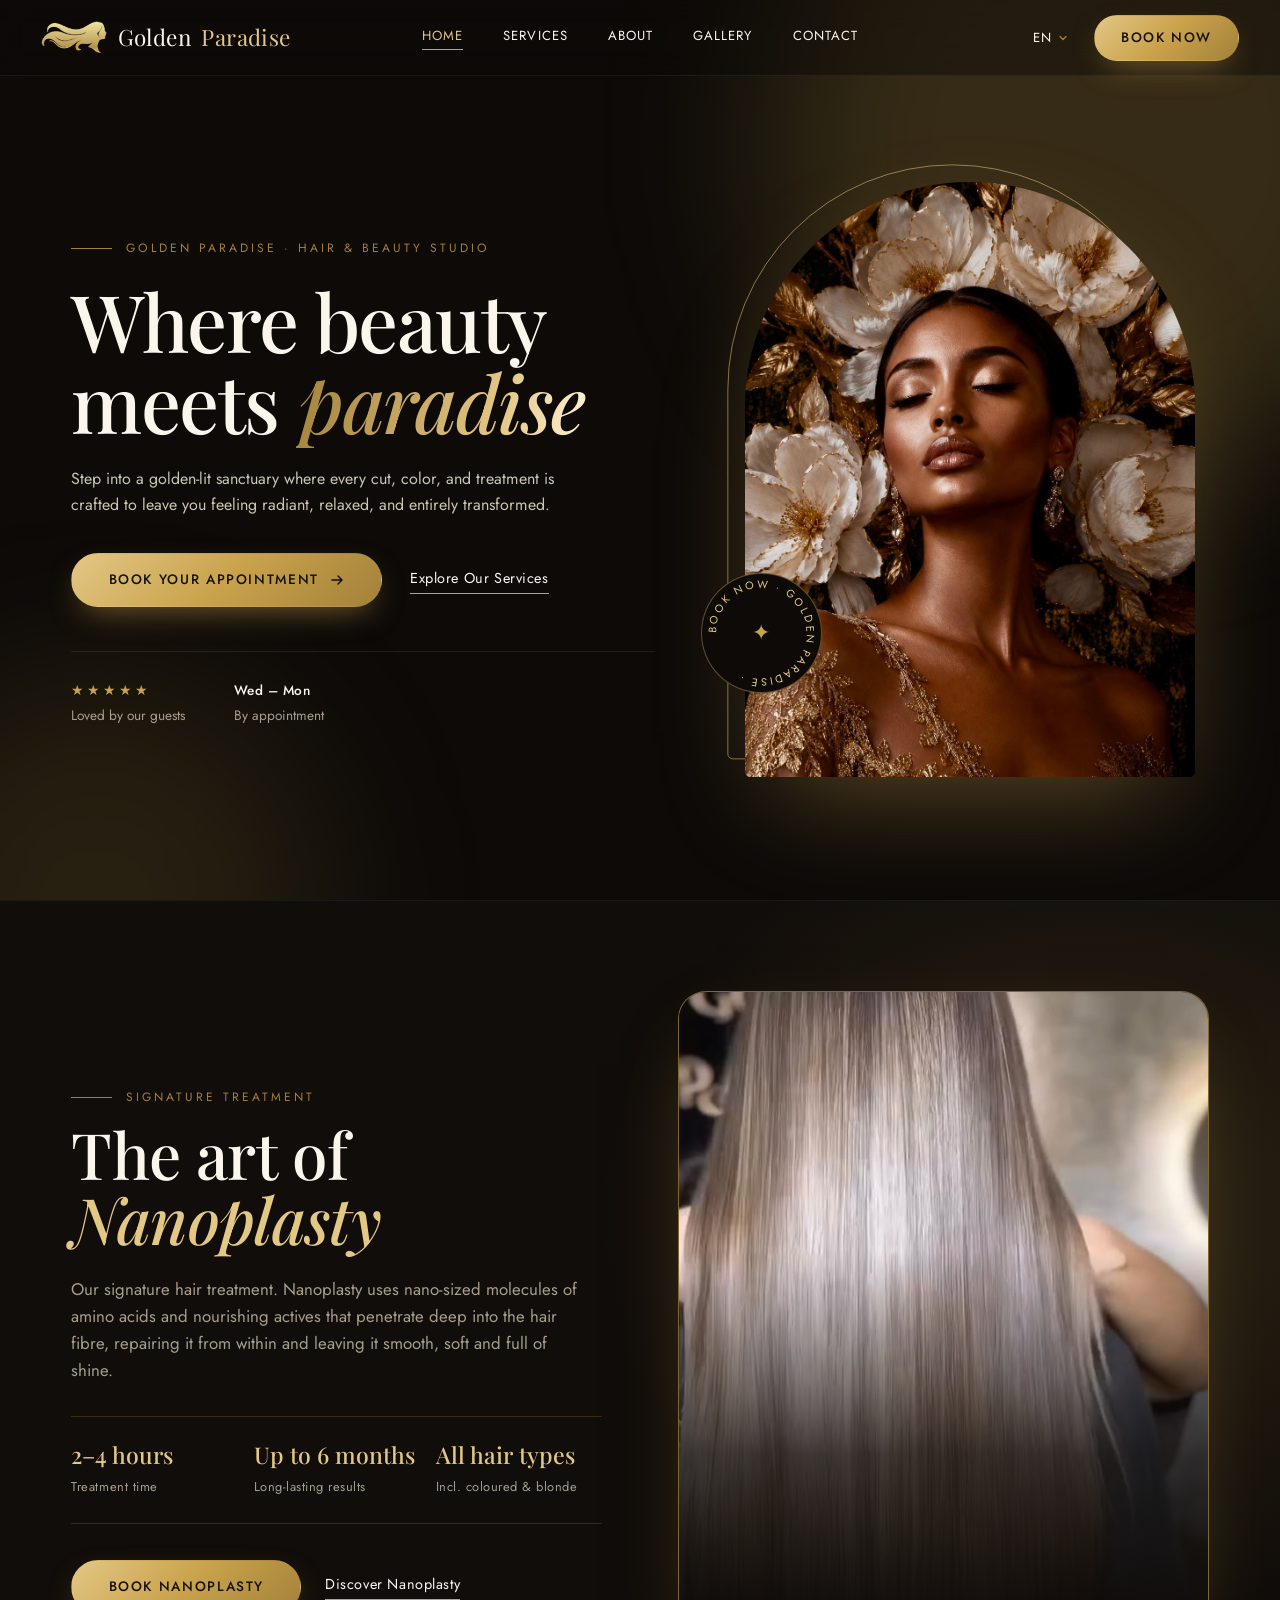
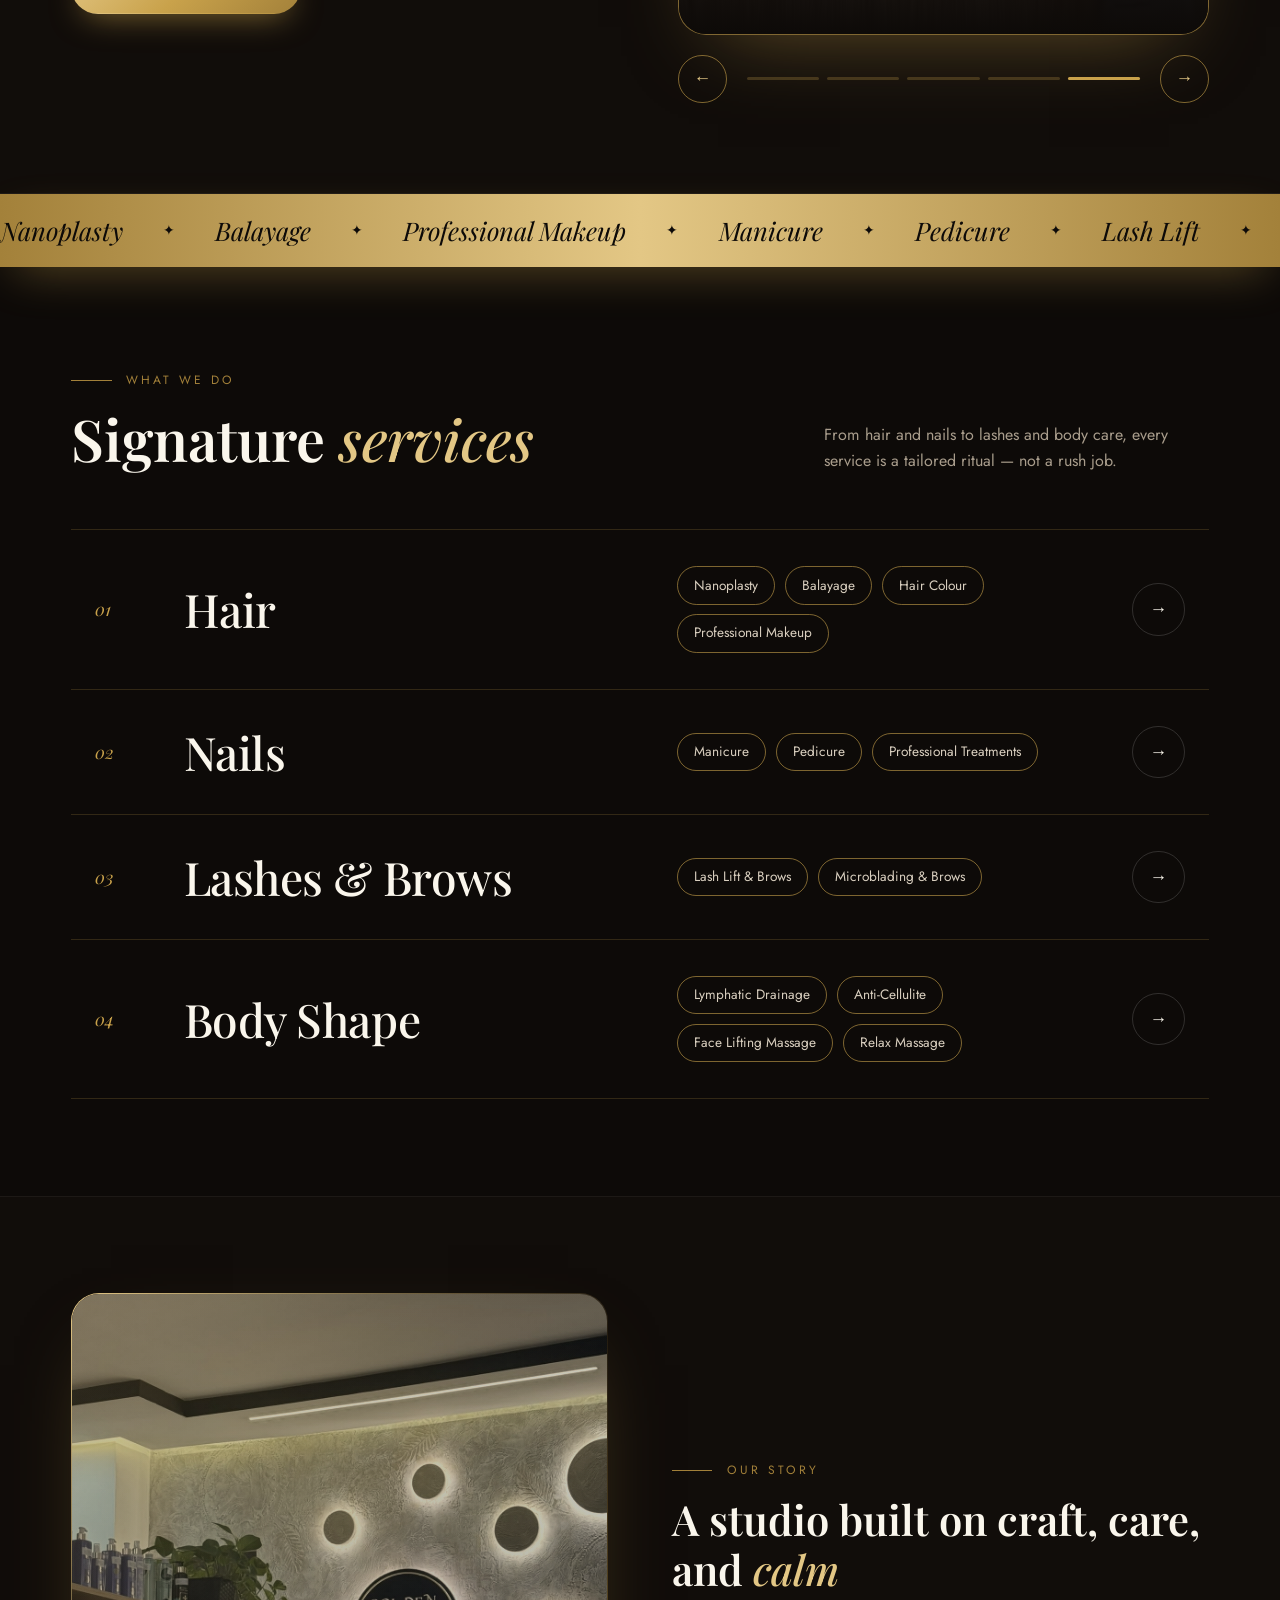
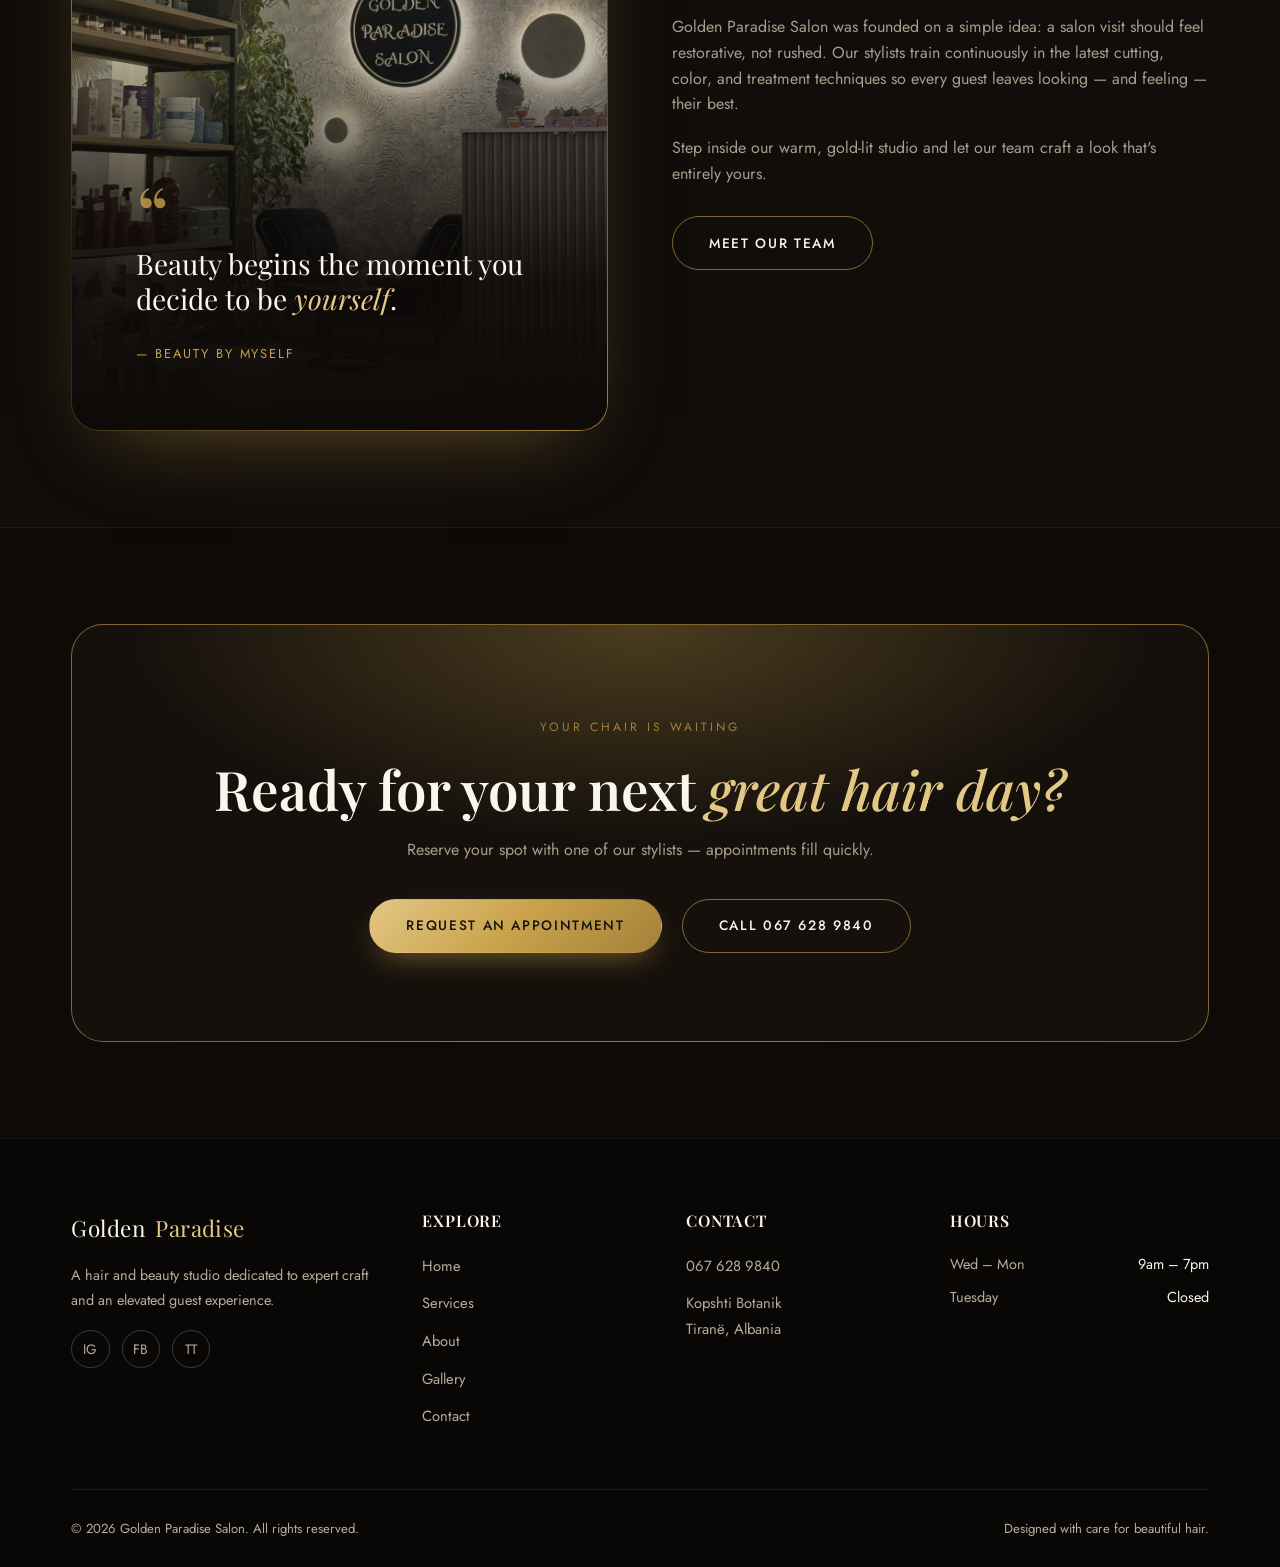
==== commit cba42985: "Add Nanoplasty spotlight with benefits slider Featured section right after the homepage hero and at " ====
--- a/index.html
+++ b/index.html
@@ -84,6 +84,75 @@
   </div>
 </section>
 
+<section class="nano">
+  <div class="container nano-grid">
+    <div class="nano-text" data-reveal>
+      <span class="eyebrow eyebrow-line">Signature Treatment</span>
+      <h2 data-i18n="nano.h2">The art of <em>Nanoplasty</em></h2>
+      <p class="nano-lead">Our signature hair treatment. Nanoplasty uses nano-sized molecules of amino acids and nourishing actives that penetrate deep into the hair fibre, repairing it from within and leaving it smooth, soft and full of shine.</p>
+      <ul class="nano-facts">
+        <li><strong>2–4 hours</strong><span>Treatment time</span></li>
+        <li><strong>Up to 6 months</strong><span>Long-lasting results</span></li>
+        <li><strong>All hair types</strong><span>Incl. coloured &amp; blonde</span></li>
+      </ul>
+      <div class="nano-actions">
+        <a href="contact.html?cat=nanoplasty" class="btn btn-gold btn-pill btn-shine">Book Nanoplasty</a>
+        <a href="services.html#nanoplasty" class="link-secondary">Discover Nanoplasty</a>
+      </div>
+    </div>
+
+    <div class="nano-slider" data-reveal style="--d: 0.15s" aria-roledescription="carousel" aria-label="Benefits of nanoplasty">
+      <div class="nano-track">
+        <figure class="nano-slide">
+          <img src="images/gallery/hair-nanoplasty-long.jpg" alt="Very long, glass-smooth hair after a nanoplasty treatment" style="object-position: 50% 25%">
+          <figcaption class="nano-slide-body">
+            <span class="num">01</span>
+            <h3>Frizz-free, silky hair</h3>
+            <p>Tames frizz and unruly volume for a sleek, polished look — even on humid days.</p>
+          </figcaption>
+        </figure>
+        <figure class="nano-slide">
+          <img src="images/gallery/hair-nanoplasty-blonde.jpg" alt="Silky, straight blonde hair after a nanoplasty treatment" loading="lazy">
+          <figcaption class="nano-slide-body">
+            <span class="num">02</span>
+            <h3>Mirror-like shine</h3>
+            <p>A smoother hair surface reflects light for a healthy, glass-like gloss.</p>
+          </figcaption>
+        </figure>
+        <figure class="nano-slide is-wide">
+          <img src="images/gallery/hair-before-after.jpg" alt="Long curly hair before and after treatment" loading="lazy">
+          <figcaption class="nano-slide-body">
+            <span class="num">03</span>
+            <h3>Deep repair from within</h3>
+            <p>Nano-molecules fill damaged areas of the hair fibre, restoring strength, softness and elasticity.</p>
+          </figcaption>
+        </figure>
+        <figure class="nano-slide">
+          <img src="images/gallery/hair-waves.jpg" alt="Glossy dark hair styled with white flowers" loading="lazy">
+          <figcaption class="nano-slide-body">
+            <span class="num">04</span>
+            <h3>Easy everyday styling</h3>
+            <p>Hair dries faster and stays manageable, so you spend less time styling every day.</p>
+          </figcaption>
+        </figure>
+        <figure class="nano-slide">
+          <img src="images/services/hair.jpg" alt="Long, healthy wavy hair" loading="lazy" style="object-position: 50% 35%">
+          <figcaption class="nano-slide-body">
+            <span class="num">05</span>
+            <h3>Results that last</h3>
+            <p>Enjoy smoother hair for up to 6 months — suitable for coloured and blonde hair too.</p>
+          </figcaption>
+        </figure>
+      </div>
+      <div class="nano-controls">
+        <button type="button" class="nano-arrow nano-prev" aria-label="Previous benefit">←</button>
+        <div class="nano-dots"></div>
+        <button type="button" class="nano-arrow nano-next" aria-label="Next benefit">→</button>
+      </div>
+    </div>
+  </div>
+</section>
+
 <div class="marquee" aria-hidden="true">
   <div class="marquee-track">
     <span>Nanoplasty</span><i>✦</i><span>Balayage</span><i>✦</i><span>Professional Makeup</span><i>✦</i><span>Manicure</span><i>✦</i><span>Pedicure</span><i>✦</i><span>Lash Lift</span><i>✦</i><span>Microblading</span><i>✦</i><span>Lymphatic Drainage</span><i>✦</i><span>Relax Massage</span><i>✦</i>
--- a/css/style.css
+++ b/css/style.css
@@ -1070,14 +1070,29 @@
 
 /* Animated gold sheen on the key word of the headline */
 .text-shimmer {
+  /* inline-block + own layer stops WebKit/mobile painting the gradient as a solid box
+     while the headline's reveal transition runs; padding keeps italic overhang inside the clip */
+  display: inline-block;
   font-style: italic;
-  padding-right: 0.08em;
+  padding: 0 0.12em 0.08em 0.04em;
+  margin: 0 -0.08em -0.08em 0;
+  color: var(--gold-light);
   background: linear-gradient(100deg, var(--gold-dark) 0%, var(--gold-light) 35%, #fff4d6 50%, var(--gold-light) 65%, var(--gold-dark) 100%);
   background-size: 200% auto;
   -webkit-background-clip: text;
   background-clip: text;
-  color: transparent;
+  -webkit-text-fill-color: transparent;
+  -webkit-box-decoration-break: clone;
+  box-decoration-break: clone;
+  transform: translateZ(0);
   animation: shimmer 6s linear infinite;
+}
+
+@supports not ((-webkit-background-clip: text) or (background-clip: text)) {
+  .text-shimmer {
+    background: none;
+    -webkit-text-fill-color: currentColor;
+  }
 }
 
 @keyframes shimmer {
@@ -1478,6 +1493,325 @@
   margin-bottom: 2.25rem;
 }
 
+/* ---------- Nanoplasty spotlight (homepage + services) ---------- */
+.nano {
+  position: relative;
+  overflow: hidden;
+  padding: clamp(4.5rem, 10vh, 7rem) 0;
+  scroll-margin-top: calc(var(--header-h) + 4rem);
+  background:
+    radial-gradient(ellipse 55% 65% at 85% 35%, rgba(201, 162, 75, 0.16), transparent 70%),
+    #110d0a;
+  border-top: 1px solid rgba(255, 255, 255, 0.05);
+  border-bottom: 1px solid rgba(255, 255, 255, 0.05);
+}
+
+.nano-grid {
+  display: grid;
+  grid-template-columns: minmax(0, 1fr) minmax(0, 1fr);
+  gap: clamp(2.5rem, 6vw, 6rem);
+  align-items: center;
+}
+
+.nano-text h2 {
+  font-size: clamp(2.6rem, 5vw, 4.5rem);
+  font-weight: 500;
+  line-height: 1.02;
+  letter-spacing: -0.01em;
+  margin-bottom: 1.5rem;
+}
+
+.nano-lead {
+  max-width: 32rem;
+  font-size: 1.05rem;
+  color: var(--muted-dark);
+  margin-bottom: 2rem;
+}
+
+.nano-facts {
+  display: grid;
+  grid-template-columns: repeat(3, minmax(0, 1fr));
+  gap: 1rem;
+  padding: 1.5rem 0;
+  margin-bottom: 2.25rem;
+  border-top: 1px solid var(--line);
+  border-bottom: 1px solid var(--line);
+}
+
+.nano-facts strong {
+  display: block;
+  font-family: var(--font-heading);
+  font-size: clamp(1.15rem, 1.8vw, 1.45rem);
+  font-weight: 500;
+  line-height: 1.2;
+  color: var(--gold-light);
+  margin-bottom: 0.3rem;
+}
+
+.nano-facts span {
+  font-size: 0.8rem;
+  letter-spacing: 0.04em;
+  color: var(--muted-dark);
+}
+
+.nano-actions {
+  display: flex;
+  flex-wrap: wrap;
+  align-items: center;
+  gap: 1.5rem;
+}
+
+/* Benefit slides: one photo per benefit, text over a dark fade */
+.nano-slider { position: relative; }
+
+.nano-track {
+  display: flex;
+  overflow-x: auto;
+  scroll-snap-type: x mandatory;
+  overscroll-behavior-x: contain;
+  scrollbar-width: none;
+  border-radius: 1.75rem;
+  border: 1px solid var(--gold-border);
+  background: var(--ink-2);
+  box-shadow: 0 2rem 5rem -2.5rem rgba(201, 162, 75, 0.5);
+}
+
+.nano-track::-webkit-scrollbar { display: none; }
+
+.nano-slide {
+  position: relative;
+  flex: 0 0 100%;
+  aspect-ratio: 4 / 5;
+  max-height: 40rem;
+  overflow: hidden;
+  scroll-snap-align: start;
+}
+
+.nano-slide img {
+  width: 100%;
+  height: 100%;
+  object-fit: cover;
+  transform: scale(1.06);
+  transition: transform 6s ease-out;
+}
+
+.nano-slide.is-active img { transform: scale(1); }
+
+.nano-slide::after {
+  content: '';
+  position: absolute;
+  inset: 0;
+  background: linear-gradient(180deg, rgba(13, 10, 8, 0) 40%, rgba(13, 10, 8, 0.78) 72%, #0d0a08 100%);
+  pointer-events: none;
+}
+
+/* Wide before/after photo: shown whole at the top instead of cropped */
+.nano-slide.is-wide img {
+  height: 64%;
+  padding: 1.25rem 1.25rem 0;
+  border-radius: 2rem;
+  object-fit: cover;
+  transform: none;
+}
+
+.nano-slide.is-wide::after {
+  background: linear-gradient(180deg, rgba(13, 10, 8, 0) 56%, #0d0a08 70%);
+}
+
+.nano-slide-body {
+  position: absolute;
+  left: 0;
+  right: 0;
+  bottom: 0;
+  z-index: 1;
+  padding: clamp(1.5rem, 3vw, 2.5rem);
+}
+
+.nano-slide-body .num {
+  display: block;
+  font-family: var(--font-heading);
+  font-style: italic;
+  color: var(--gold);
+  margin-bottom: 0.5rem;
+}
+
+.nano-slide-body h3 {
+  font-size: clamp(1.6rem, 2.6vw, 2.2rem);
+  font-weight: 500;
+  margin-bottom: 0.5rem;
+}
+
+.nano-slide-body p {
+  max-width: 26rem;
+  font-size: 0.98rem;
+  color: #d9cfbf;
+}
+
+.js .nano-slide-body > * {
+  opacity: 0;
+  transform: translateY(0.9rem);
+  transition: opacity 0.7s var(--ease-out), transform 0.7s var(--ease-out);
+}
+
+.js .nano-slide.is-active .nano-slide-body > * {
+  opacity: 1;
+  transform: none;
+}
+
+.js .nano-slide.is-active .nano-slide-body h3 { transition-delay: 0.1s; }
+.js .nano-slide.is-active .nano-slide-body p { transition-delay: 0.2s; }
+
+.nano-controls {
+  display: flex;
+  align-items: center;
+  gap: 1.25rem;
+  margin-top: 1.25rem;
+}
+
+.nano-arrow {
+  flex: none;
+  width: 3rem;
+  height: 3rem;
+  border-radius: 50%;
+  border: 1px solid var(--gold-border);
+  background: transparent;
+  color: var(--gold-light);
+  font-size: 1.1rem;
+  cursor: pointer;
+  transition: background-color var(--transition), color var(--transition), border-color var(--transition);
+}
+
+.nano-arrow:hover,
+.nano-arrow:focus-visible {
+  background: var(--gold);
+  border-color: var(--gold);
+  color: var(--ink);
+}
+
+/* Dots are progress bars; the active one fills up, then the next slide shows */
+.nano-dots {
+  display: flex;
+  flex: 1;
+  gap: 0.5rem;
+}
+
+.nano-dots button {
+  position: relative;
+  flex: 1;
+  height: 1.5rem;
+  padding: 0;
+  border: 0;
+  background: none;
+  cursor: pointer;
+}
+
+.nano-dots button::before,
+.nano-dots button::after {
+  content: '';
+  position: absolute;
+  left: 0;
+  right: 0;
+  top: 50%;
+  height: 3px;
+  margin-top: -1.5px;
+  border-radius: 2px;
+}
+
+.nano-dots button::before { background: rgba(201, 162, 75, 0.25); }
+
+.nano-dots button::after {
+  background: var(--gold);
+  transform: scaleX(0);
+  transform-origin: left;
+}
+
+.nano-dots button.is-active::after {
+  animation: nano-progress 6s linear forwards;
+}
+
+.nano-slider.is-paused .nano-dots button.is-active::after,
+.nano-slider.is-offscreen .nano-dots button.is-active::after {
+  animation-play-state: paused;
+}
+
+@keyframes nano-progress {
+  to { transform: scaleX(1); }
+}
+
+/* Services page only: the treatment step by step */
+.nano-steps-wrap { margin-top: clamp(3.5rem, 8vh, 5rem); }
+
+.nano-steps-title {
+  font-size: clamp(1.6rem, 2.6vw, 2.2rem);
+  font-weight: 500;
+  margin-bottom: 1.75rem;
+}
+
+.nano-steps {
+  list-style: none;
+  display: grid;
+  grid-template-columns: repeat(4, minmax(0, 1fr));
+  gap: 1rem;
+}
+
+.nano-steps li {
+  padding: 1.75rem;
+  border-radius: 1.25rem;
+  border: 1px solid var(--gold-border);
+  background: rgba(255, 255, 255, 0.02);
+}
+
+.nano-steps span {
+  display: block;
+  font-family: var(--font-heading);
+  font-style: italic;
+  color: var(--gold);
+  margin-bottom: 0.9rem;
+}
+
+.nano-steps h4 {
+  font-size: 1.25rem;
+  font-weight: 500;
+  margin-bottom: 0.4rem;
+}
+
+.nano-steps p {
+  font-size: 0.92rem;
+  color: var(--muted-dark);
+}
+
+.nano-care {
+  margin-top: 1.5rem;
+  font-size: 0.9rem;
+  color: var(--gold);
+}
+
+@media (max-width: 980px) {
+  .nano-grid { grid-template-columns: 1fr; }
+  .nano-slide { max-height: none; }
+  .nano-steps { grid-template-columns: 1fr 1fr; }
+}
+
+@media (max-width: 520px) {
+  .nano-facts { grid-template-columns: 1fr; gap: 0.85rem; }
+  .nano-facts li {
+    display: flex;
+    justify-content: space-between;
+    align-items: baseline;
+    gap: 1rem;
+  }
+  .nano-facts strong { margin-bottom: 0; }
+  .nano-facts span { text-align: right; }
+  .nano-steps { grid-template-columns: 1fr; }
+  .nano-slide.is-wide img { height: 52%; }
+  .nano-slide.is-wide::after { background: linear-gradient(180deg, rgba(13, 10, 8, 0) 44%, #0d0a08 56%); }
+}
+
+@media (prefers-reduced-motion: reduce) {
+  .nano-slide img { transition: none; transform: none; }
+  .nano-dots button.is-active::after { animation: none; transform: scaleX(1); }
+}
+
 /* ---------- Services page ---------- */
 .svc-hero {
   position: relative;
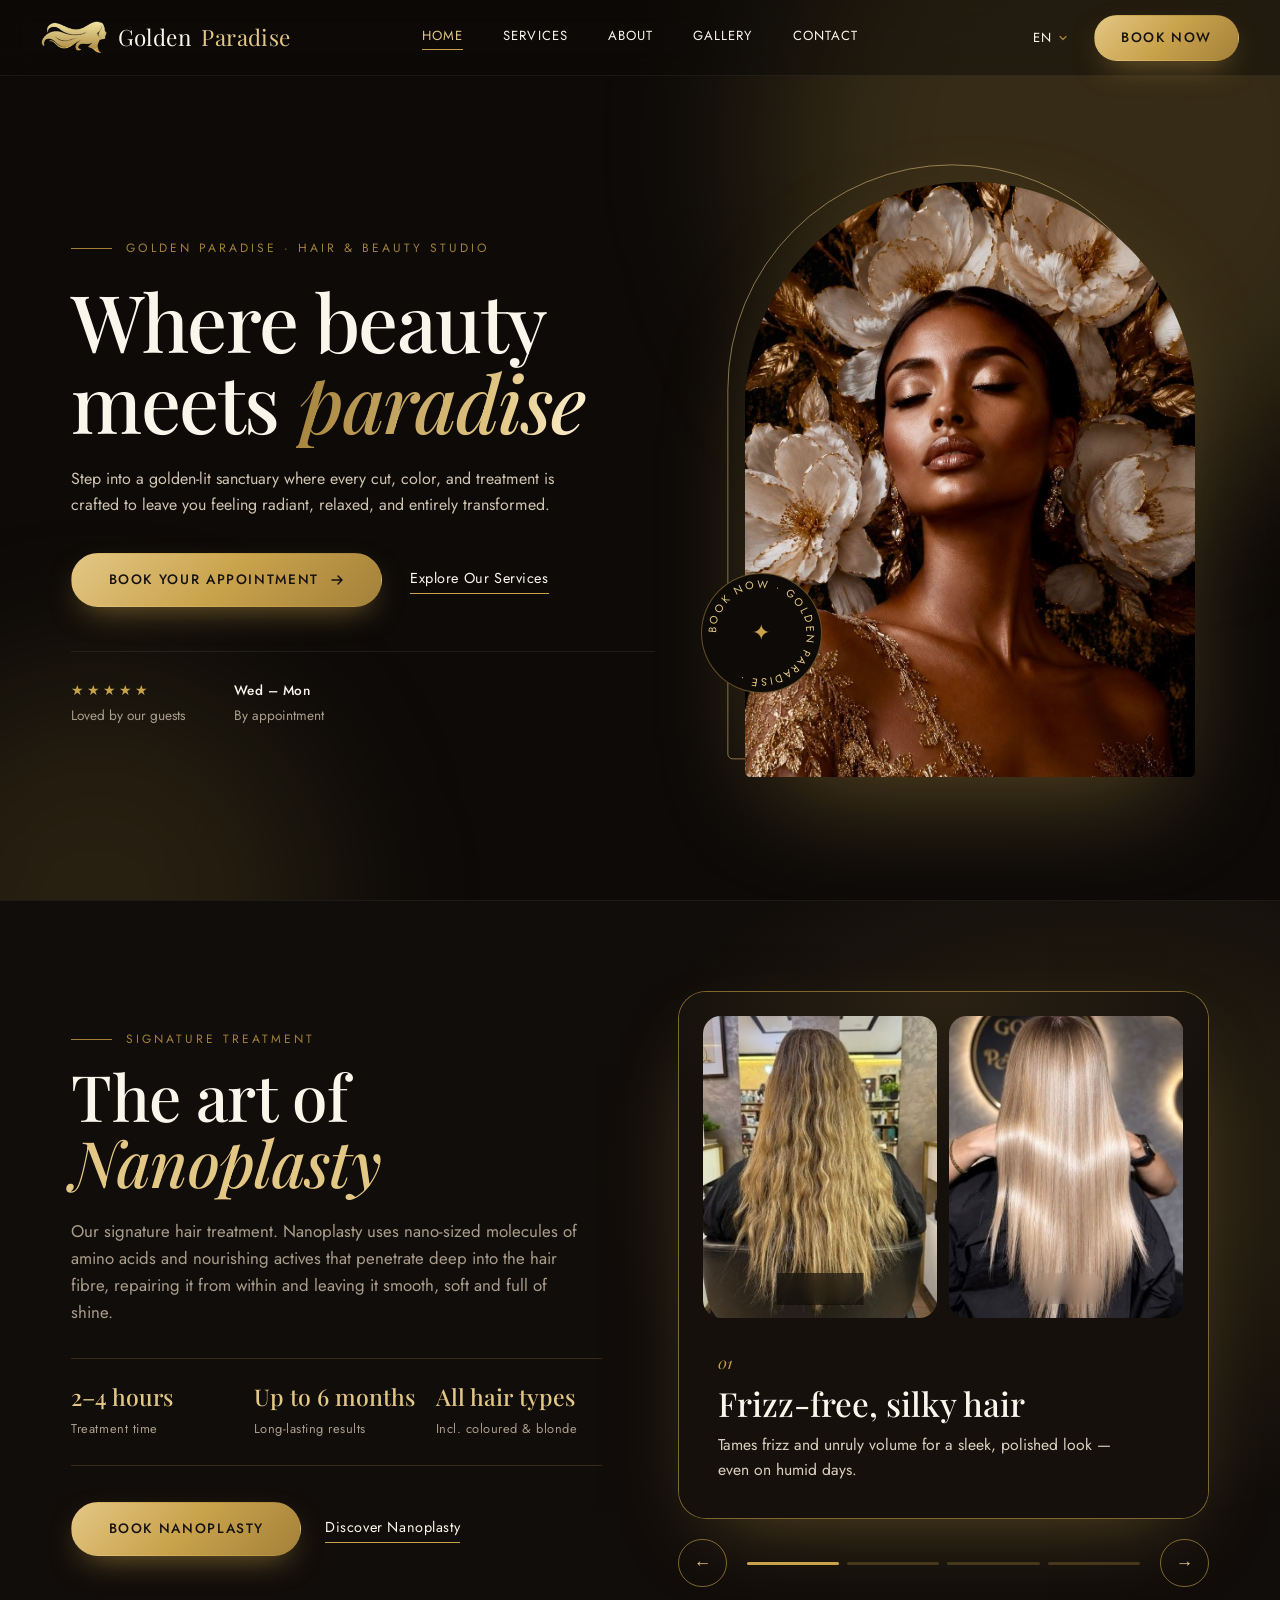
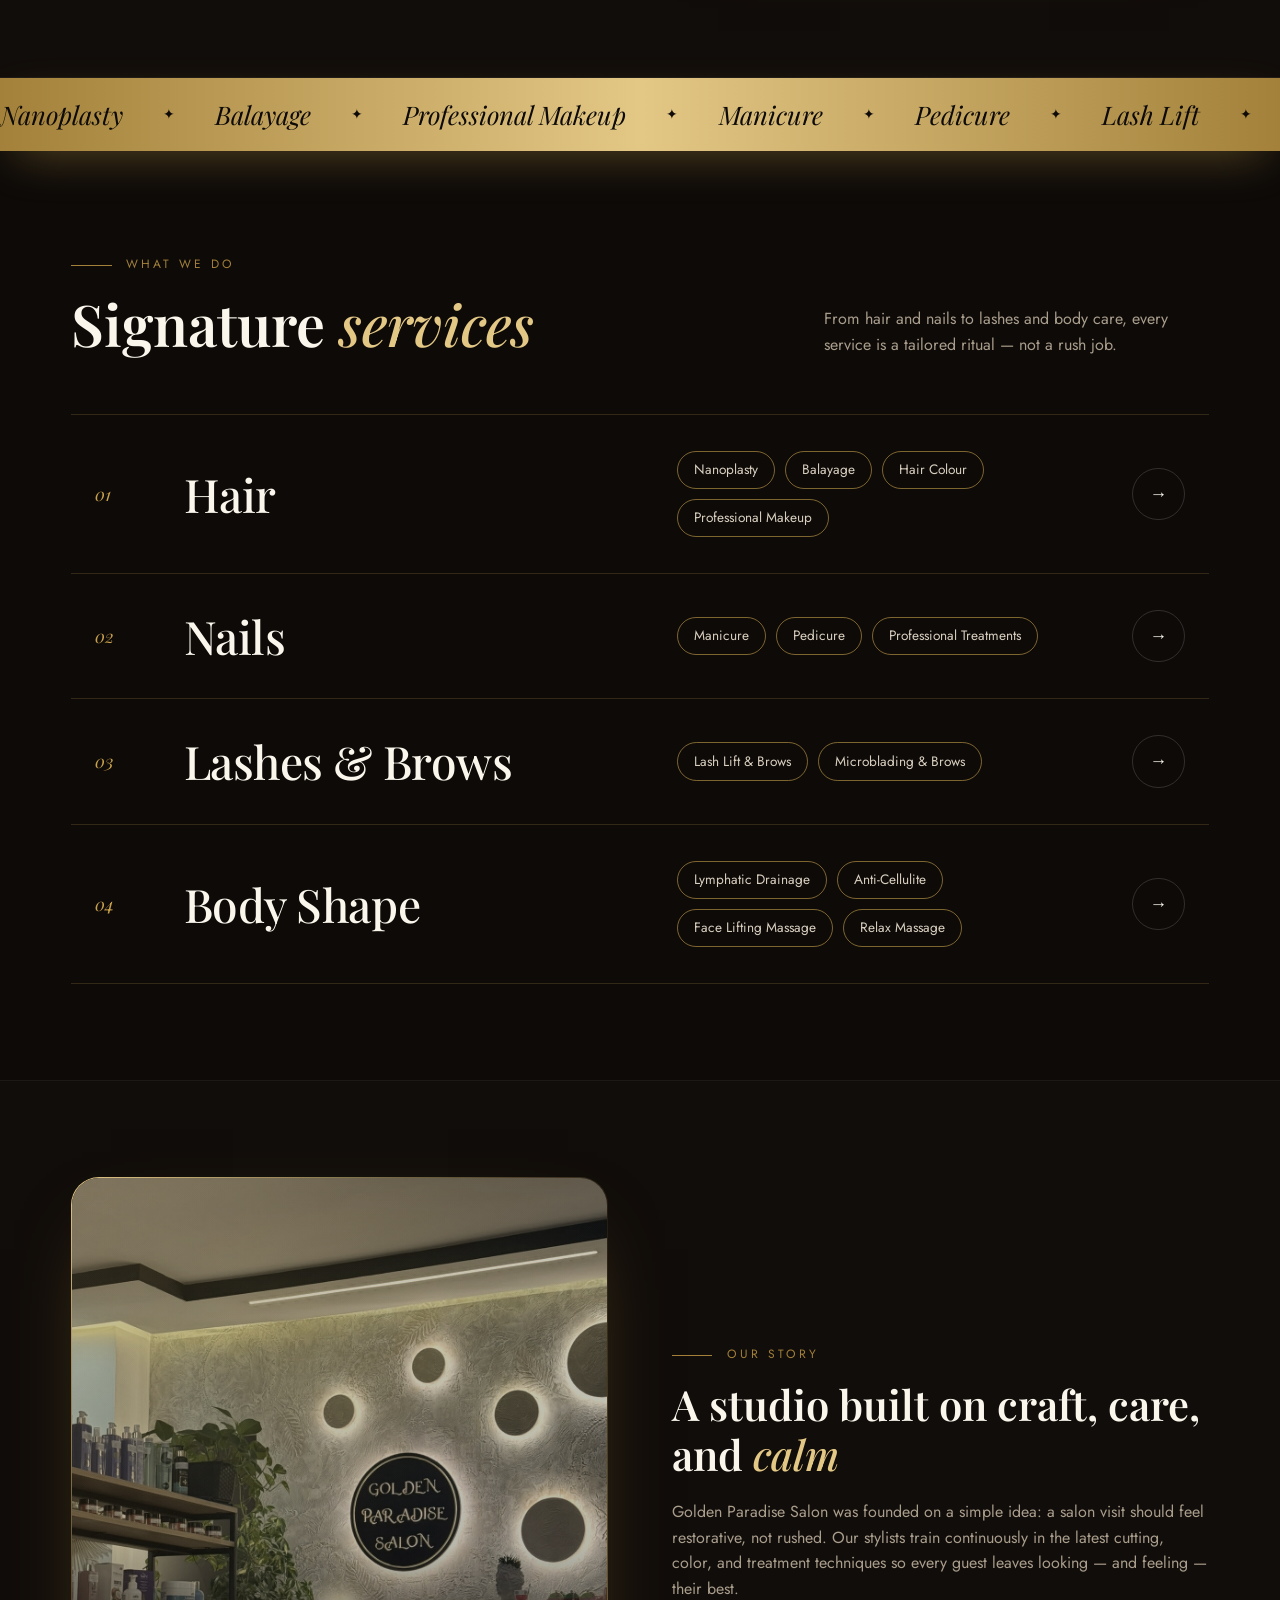
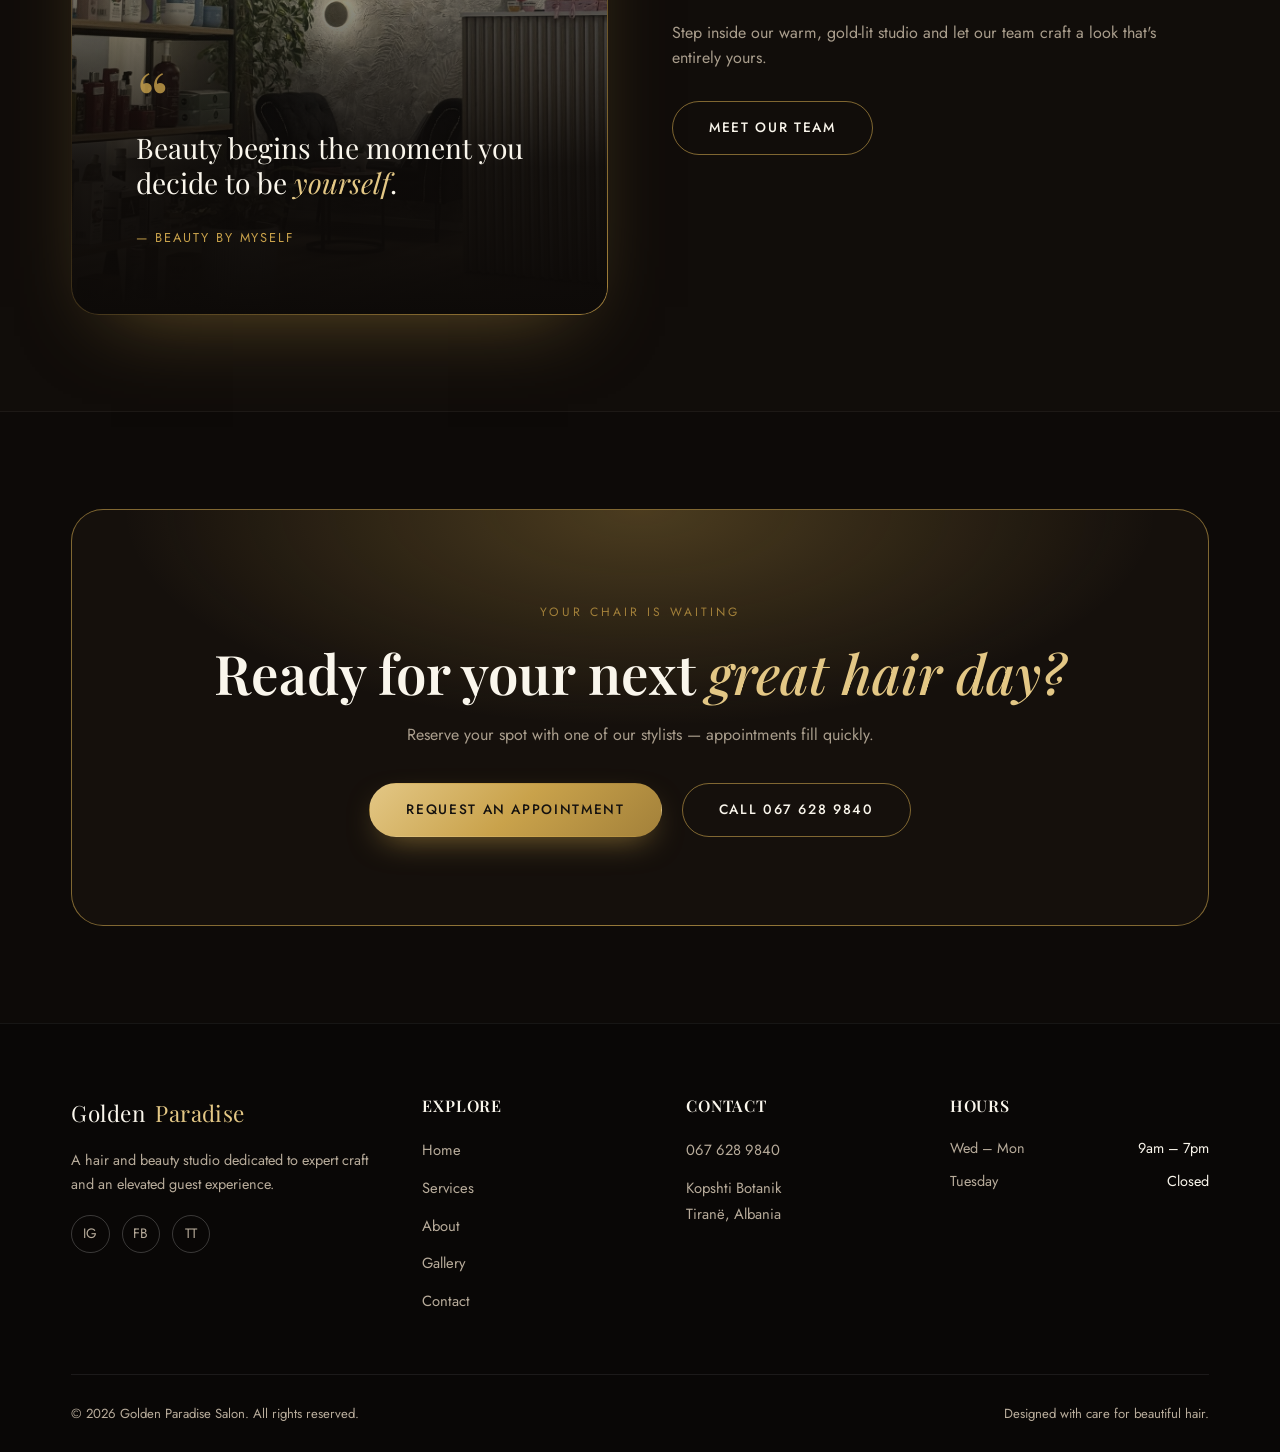
==== commit 7305d507: "Use salon's own nanoplasty before/after photos in the slider Each slide now shows a real client's be" ====
--- a/index.html
+++ b/index.html
@@ -104,7 +104,10 @@
     <div class="nano-slider" data-reveal style="--d: 0.15s" aria-roledescription="carousel" aria-label="Benefits of nanoplasty">
       <div class="nano-track">
         <figure class="nano-slide">
-          <img src="images/gallery/hair-nanoplasty-long.jpg" alt="Very long, glass-smooth hair after a nanoplasty treatment" style="object-position: 50% 25%">
+          <div class="nano-ba">
+            <div><img src="images/nanoplasty/nano-blonde-before.jpg" alt="Wavy, frizzy blonde hair before nanoplasty"><span>Before</span></div>
+            <div><img src="images/nanoplasty/nano-blonde-after.jpg" alt="Sleek, straight blonde hair after nanoplasty"><span>After</span></div>
+          </div>
           <figcaption class="nano-slide-body">
             <span class="num">01</span>
             <h3>Frizz-free, silky hair</h3>
@@ -112,15 +115,21 @@
           </figcaption>
         </figure>
         <figure class="nano-slide">
-          <img src="images/gallery/hair-nanoplasty-blonde.jpg" alt="Silky, straight blonde hair after a nanoplasty treatment" loading="lazy">
+          <div class="nano-ba">
+            <div><img src="images/nanoplasty/nano-brunette-before.jpg" alt="Dull brunette hair with brassy ends before nanoplasty" loading="lazy"><span>Before</span></div>
+            <div><img src="images/nanoplasty/nano-brunette-after.jpg" alt="Glossy, smooth brunette hair after nanoplasty" loading="lazy"><span>After</span></div>
+          </div>
           <figcaption class="nano-slide-body">
             <span class="num">02</span>
             <h3>Mirror-like shine</h3>
             <p>A smoother hair surface reflects light for a healthy, glass-like gloss.</p>
           </figcaption>
         </figure>
-        <figure class="nano-slide is-wide">
-          <img src="images/gallery/hair-before-after.jpg" alt="Long curly hair before and after treatment" loading="lazy">
+        <figure class="nano-slide">
+          <div class="nano-ba">
+            <div><img src="images/nanoplasty/nano-chestnut-before.jpg" alt="Dry, damaged long brown hair before nanoplasty" loading="lazy"><span>Before</span></div>
+            <div><img src="images/nanoplasty/nano-chestnut-after.jpg" alt="Long, glass-smooth brown hair after nanoplasty" loading="lazy"><span>After</span></div>
+          </div>
           <figcaption class="nano-slide-body">
             <span class="num">03</span>
             <h3>Deep repair from within</h3>
@@ -128,19 +137,14 @@
           </figcaption>
         </figure>
         <figure class="nano-slide">
-          <img src="images/gallery/hair-waves.jpg" alt="Glossy dark hair styled with white flowers" loading="lazy">
+          <div class="nano-ba">
+            <div><img src="images/nanoplasty/nano-curly-before.jpg" alt="Frizzy, undefined curly hair before nanoplasty" loading="lazy"><span>Before</span></div>
+            <div><img src="images/nanoplasty/nano-curly-after.jpg" alt="Soft, defined curls after nanoplasty" loading="lazy"><span>After</span></div>
+          </div>
           <figcaption class="nano-slide-body">
             <span class="num">04</span>
-            <h3>Easy everyday styling</h3>
-            <p>Hair dries faster and stays manageable, so you spend less time styling every day.</p>
-          </figcaption>
-        </figure>
-        <figure class="nano-slide">
-          <img src="images/services/hair.jpg" alt="Long, healthy wavy hair" loading="lazy" style="object-position: 50% 35%">
-          <figcaption class="nano-slide-body">
-            <span class="num">05</span>
-            <h3>Results that last</h3>
-            <p>Enjoy smoother hair for up to 6 months — suitable for coloured and blonde hair too.</p>
+            <h3>Defined, healthy curls</h3>
+            <p>Curly hair stays curly — just softer, more defined and free of frizz.</p>
           </figcaption>
         </figure>
       </div>
--- a/css/style.css
+++ b/css/style.css
@@ -1496,7 +1496,7 @@
 /* ---------- Nanoplasty spotlight (homepage + services) ---------- */
 .nano {
   position: relative;
-  overflow: hidden;
+  overflow: clip;
   padding: clamp(4.5rem, 10vh, 7rem) 0;
   scroll-margin-top: calc(var(--header-h) + 4rem);
   background:
@@ -1562,7 +1562,7 @@
 }
 
 /* Benefit slides: one photo per benefit, text over a dark fade */
-.nano-slider { position: relative; }
+.nano-slider { position: relative; min-width: 0; }
 
 .nano-track {
   display: flex;
@@ -1579,52 +1579,65 @@
 .nano-track::-webkit-scrollbar { display: none; }
 
 .nano-slide {
+  flex: 0 0 100%;
+  display: flex;
+  flex-direction: column;
+  scroll-snap-align: start;
+  background: radial-gradient(ellipse 80% 50% at 50% 0%, rgba(201, 162, 75, 0.12), transparent 70%);
+}
+
+/* Before | after pair from the salon's own clients */
+.nano-ba {
+  display: grid;
+  grid-template-columns: 1fr 1fr;
+  gap: 0.75rem;
+  padding: clamp(1rem, 2vw, 1.5rem) clamp(1rem, 2vw, 1.5rem) 0;
+}
+
+.nano-ba > div {
   position: relative;
-  flex: 0 0 100%;
-  aspect-ratio: 4 / 5;
-  max-height: 40rem;
+  aspect-ratio: 430 / 555;
   overflow: hidden;
-  scroll-snap-align: start;
-}
-
-.nano-slide img {
+  border-radius: 1.1rem;
+}
+
+.nano-ba img {
   width: 100%;
   height: 100%;
   object-fit: cover;
-  transform: scale(1.06);
+  transform: scale(1.05);
   transition: transform 6s ease-out;
 }
 
-.nano-slide.is-active img { transform: scale(1); }
-
-.nano-slide::after {
-  content: '';
+.nano-slide.is-active .nano-ba img { transform: scale(1); }
+
+.nano-ba span {
   position: absolute;
-  inset: 0;
-  background: linear-gradient(180deg, rgba(13, 10, 8, 0) 40%, rgba(13, 10, 8, 0.78) 72%, #0d0a08 100%);
-  pointer-events: none;
-}
-
-/* Wide before/after photo: shown whole at the top instead of cropped */
-.nano-slide.is-wide img {
-  height: 64%;
-  padding: 1.25rem 1.25rem 0;
-  border-radius: 2rem;
-  object-fit: cover;
-  transform: none;
-}
-
-.nano-slide.is-wide::after {
-  background: linear-gradient(180deg, rgba(13, 10, 8, 0) 56%, #0d0a08 70%);
+  left: 50%;
+  bottom: 0.85rem;
+  transform: translateX(-50%);
+  padding: 0.35rem 1rem;
+  border-radius: 999px;
+  font-size: 0.7rem;
+  letter-spacing: 0.2em;
+  text-transform: uppercase;
+  white-space: nowrap;
+  color: var(--cream);
+  background: rgba(13, 10, 8, 0.6);
+  border: 1px solid rgba(255, 255, 255, 0.25);
+  backdrop-filter: blur(0.4rem);
+  -webkit-backdrop-filter: blur(0.4rem);
+}
+
+.nano-ba > div + div span {
+  color: var(--ink);
+  background: linear-gradient(135deg, var(--gold-light), var(--gold));
+  border-color: transparent;
 }
 
 .nano-slide-body {
-  position: absolute;
-  left: 0;
-  right: 0;
-  bottom: 0;
-  z-index: 1;
-  padding: clamp(1.5rem, 3vw, 2.5rem);
+  margin-top: auto;
+  padding: clamp(1.25rem, 2.5vw, 2rem) clamp(1.5rem, 3vw, 2.5rem) clamp(1.5rem, 3vw, 2.25rem);
 }
 
 .nano-slide-body .num {
@@ -1787,8 +1800,7 @@
 }
 
 @media (max-width: 980px) {
-  .nano-grid { grid-template-columns: 1fr; }
-  .nano-slide { max-height: none; }
+  .nano-grid { grid-template-columns: minmax(0, 1fr); }
   .nano-steps { grid-template-columns: 1fr 1fr; }
 }
 
@@ -1803,12 +1815,12 @@
   .nano-facts strong { margin-bottom: 0; }
   .nano-facts span { text-align: right; }
   .nano-steps { grid-template-columns: 1fr; }
-  .nano-slide.is-wide img { height: 52%; }
-  .nano-slide.is-wide::after { background: linear-gradient(180deg, rgba(13, 10, 8, 0) 44%, #0d0a08 56%); }
+  .nano-ba { gap: 0.5rem; }
+  .nano-ba span { bottom: 0.6rem; padding: 0.3rem 0.8rem; font-size: 0.62rem; }
 }
 
 @media (prefers-reduced-motion: reduce) {
-  .nano-slide img { transition: none; transform: none; }
+  .nano-ba img { transition: none; transform: none; }
   .nano-dots button.is-active::after { animation: none; transform: scaleX(1); }
 }
 
